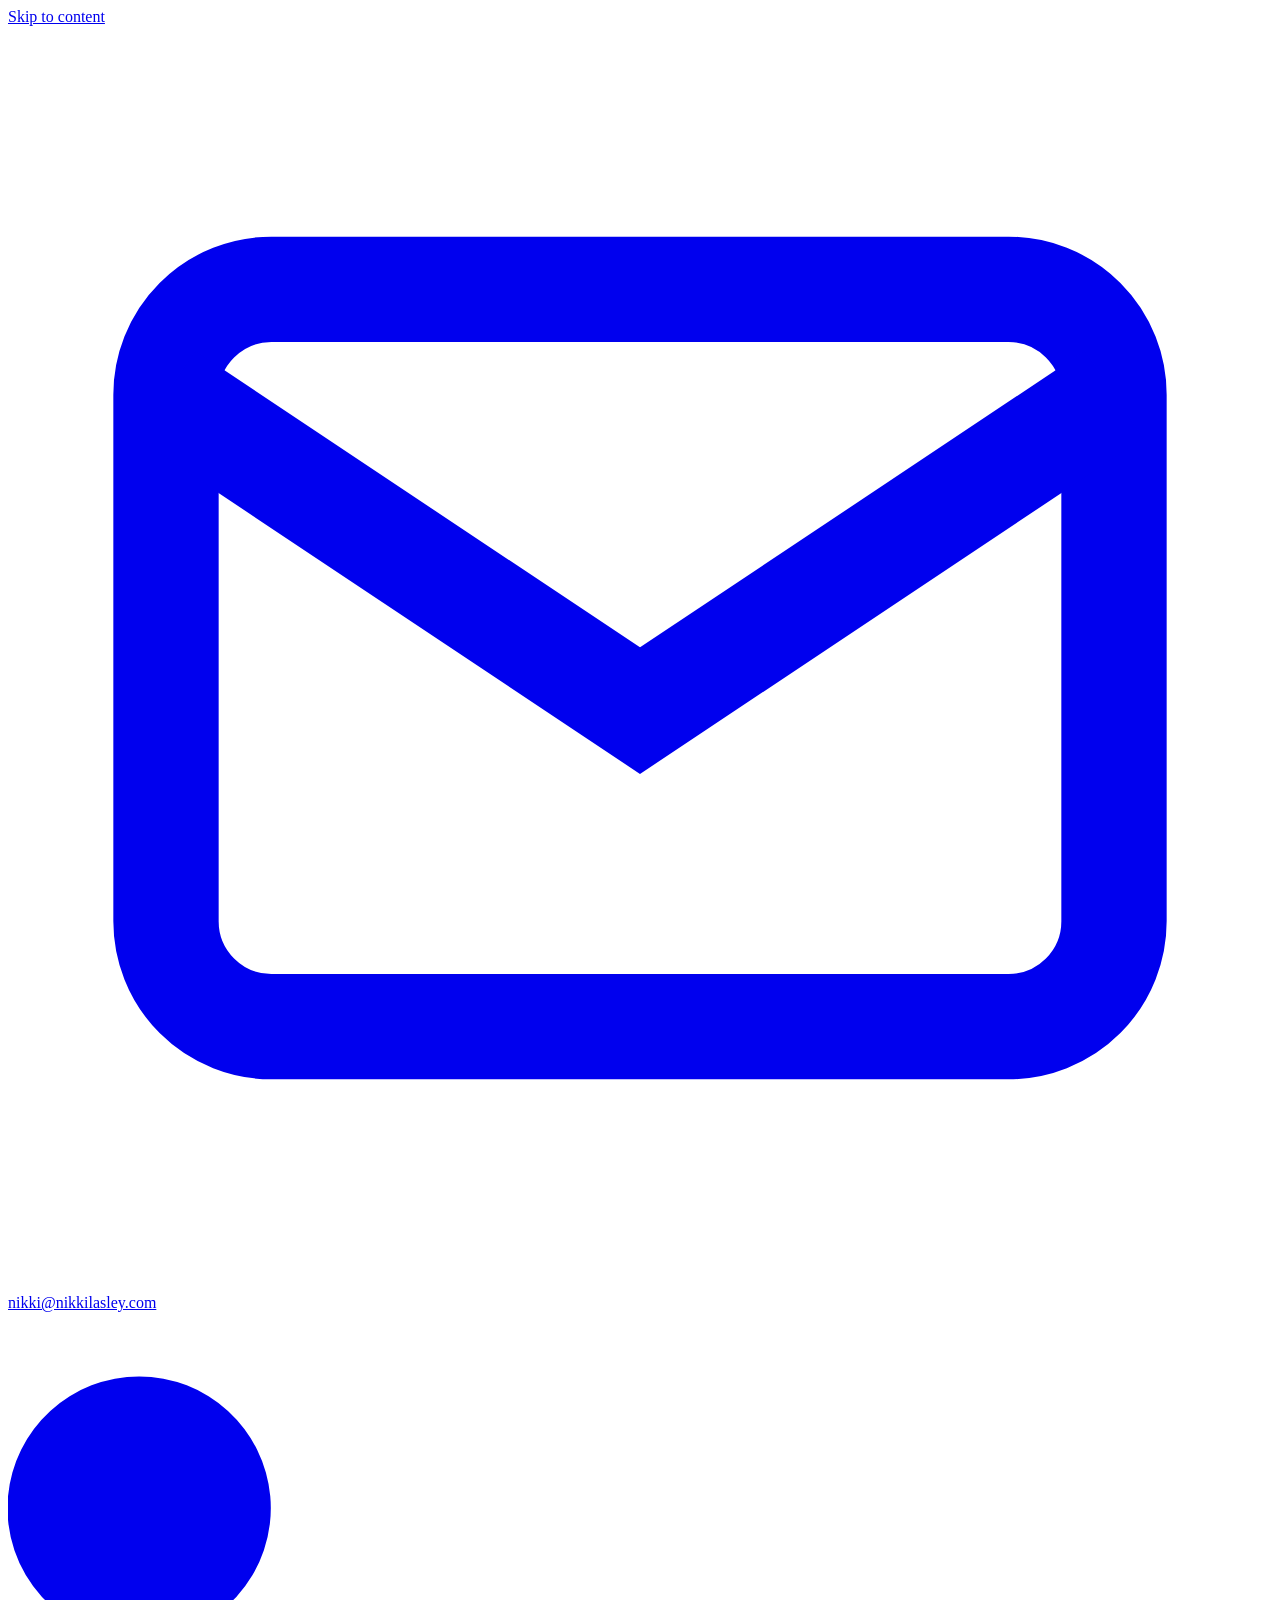
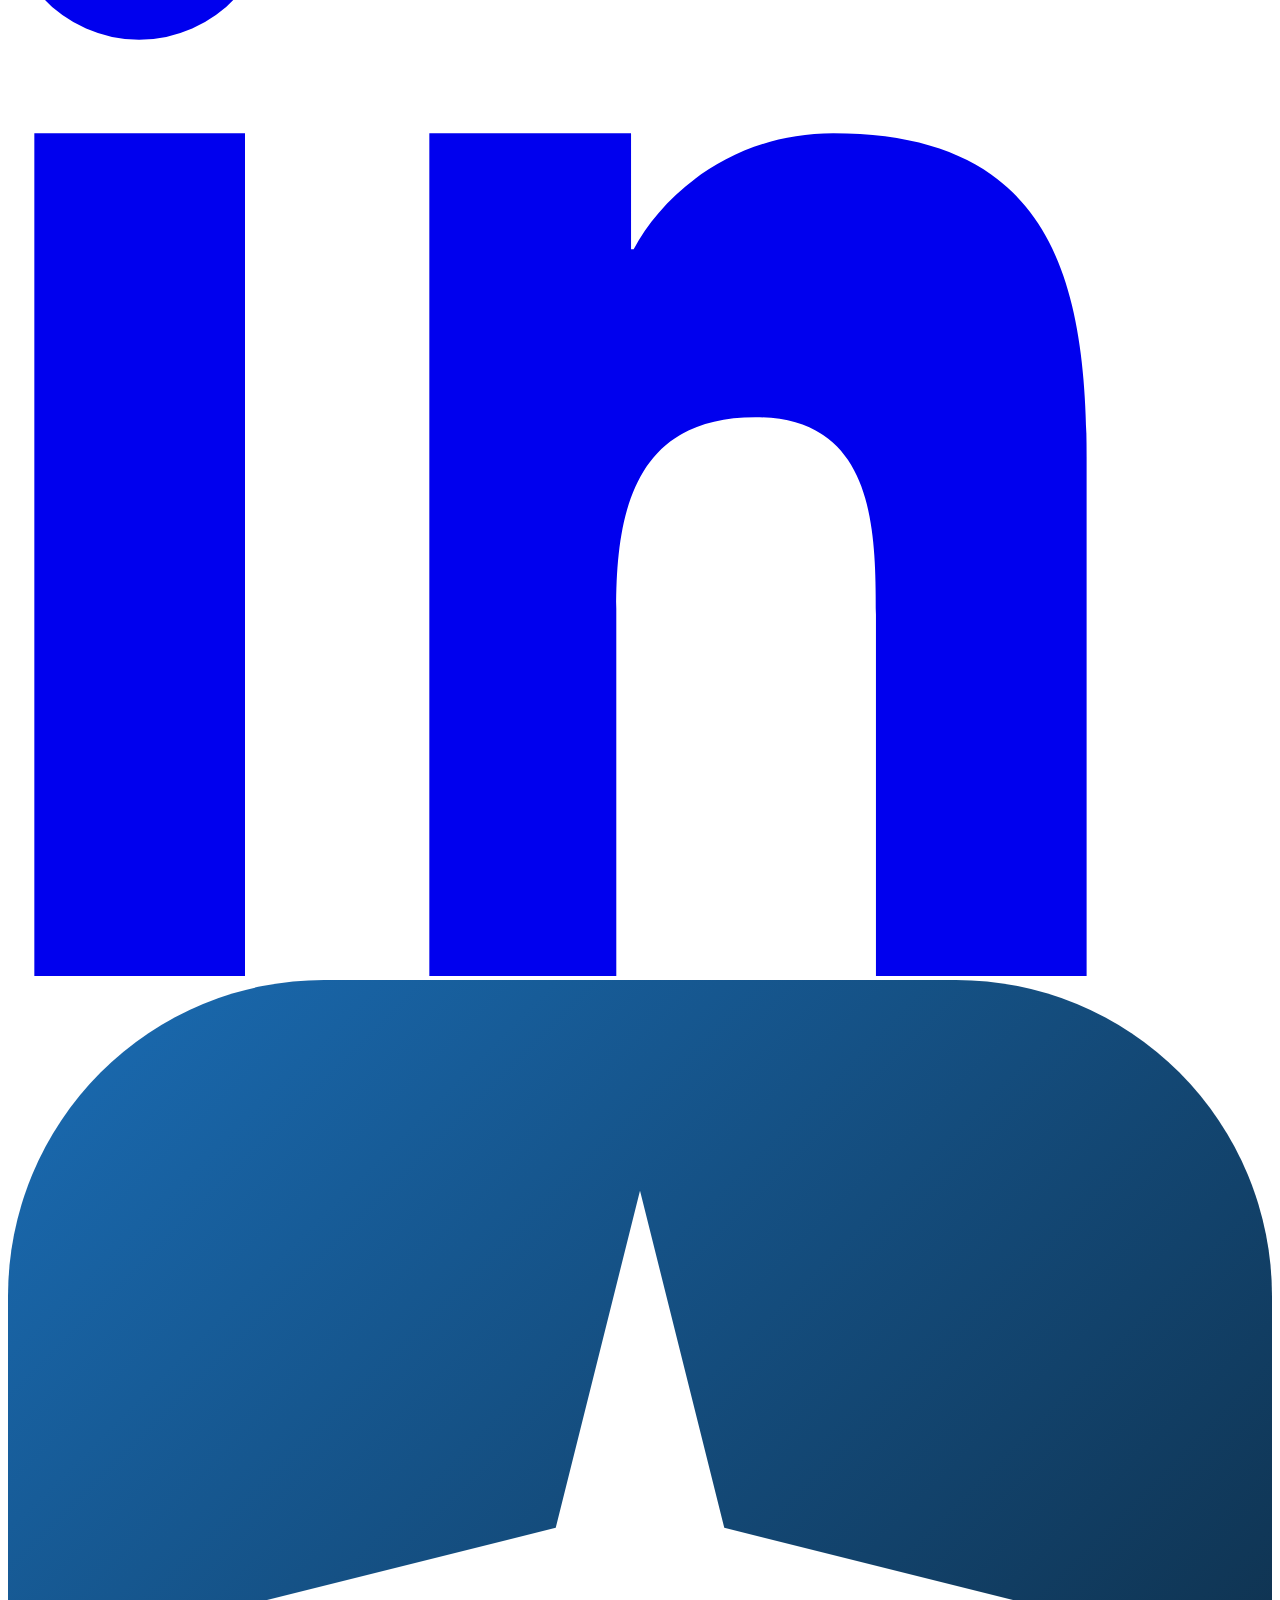
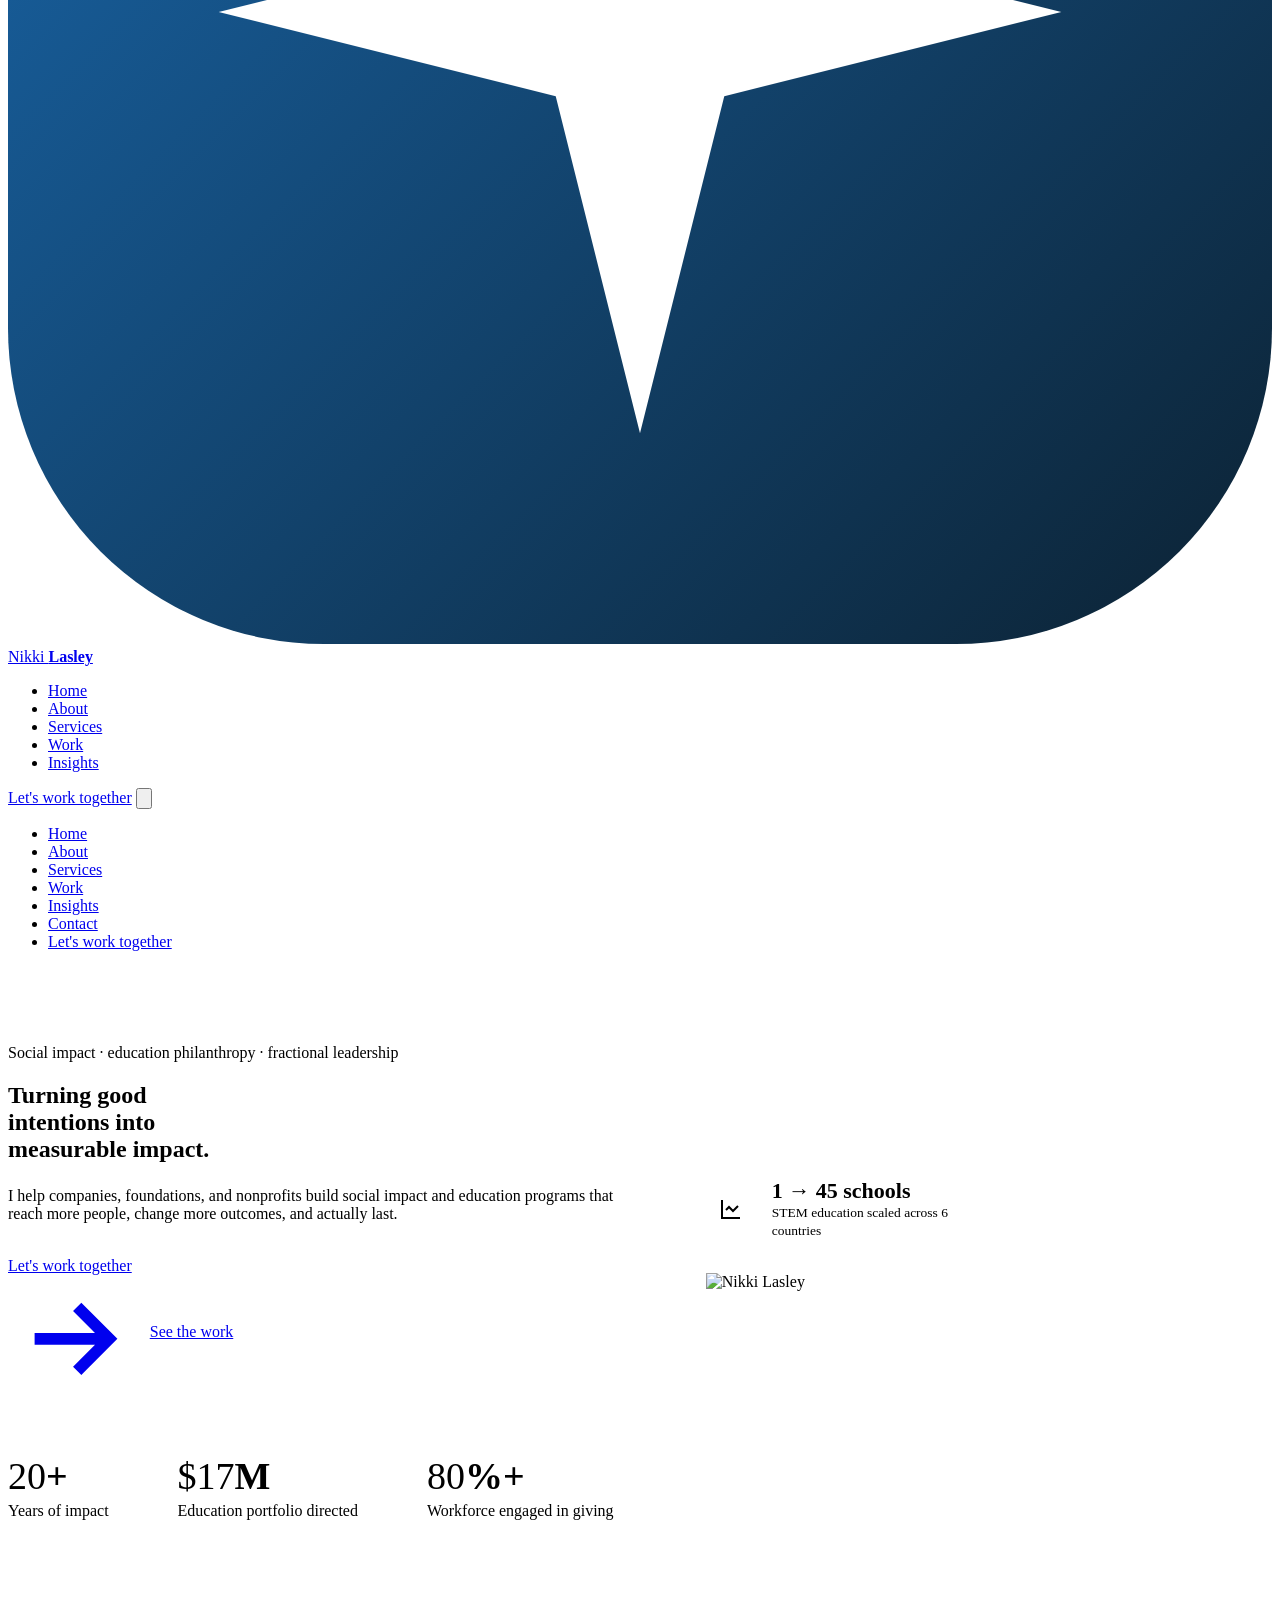
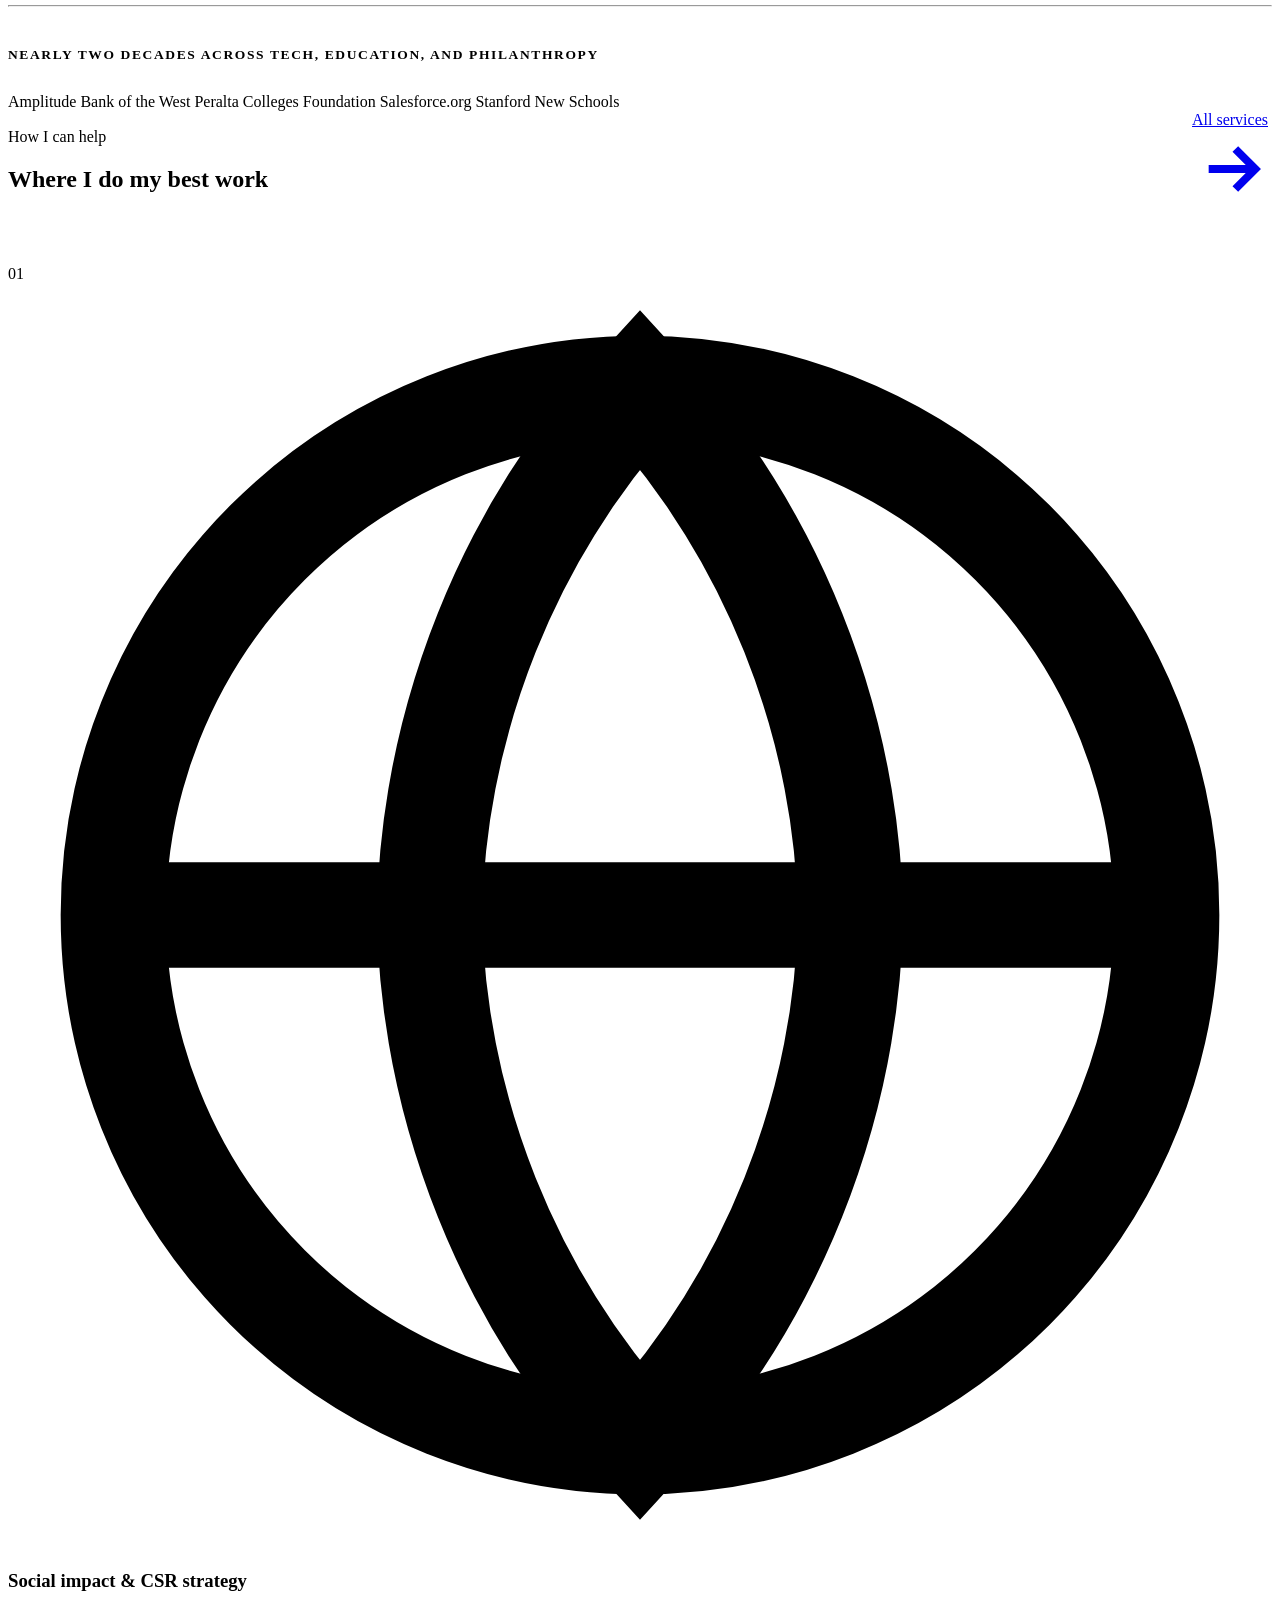
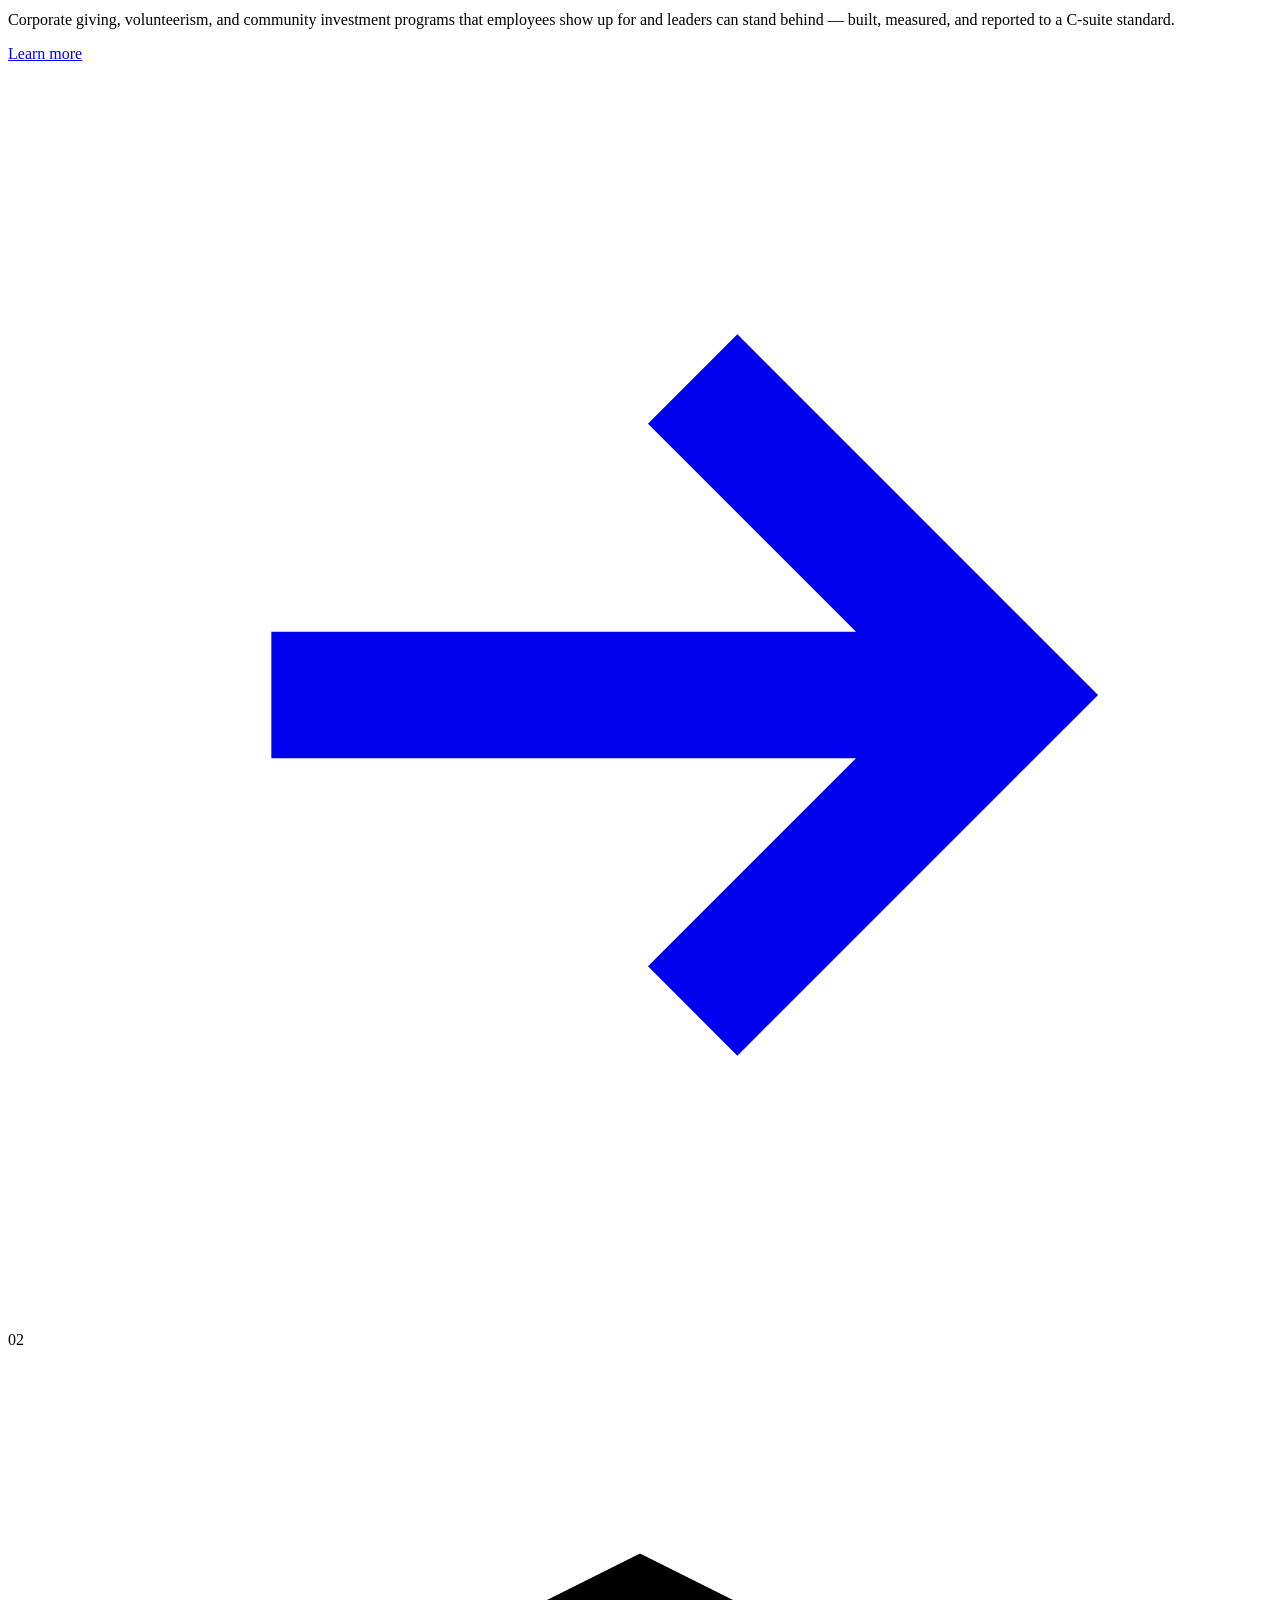
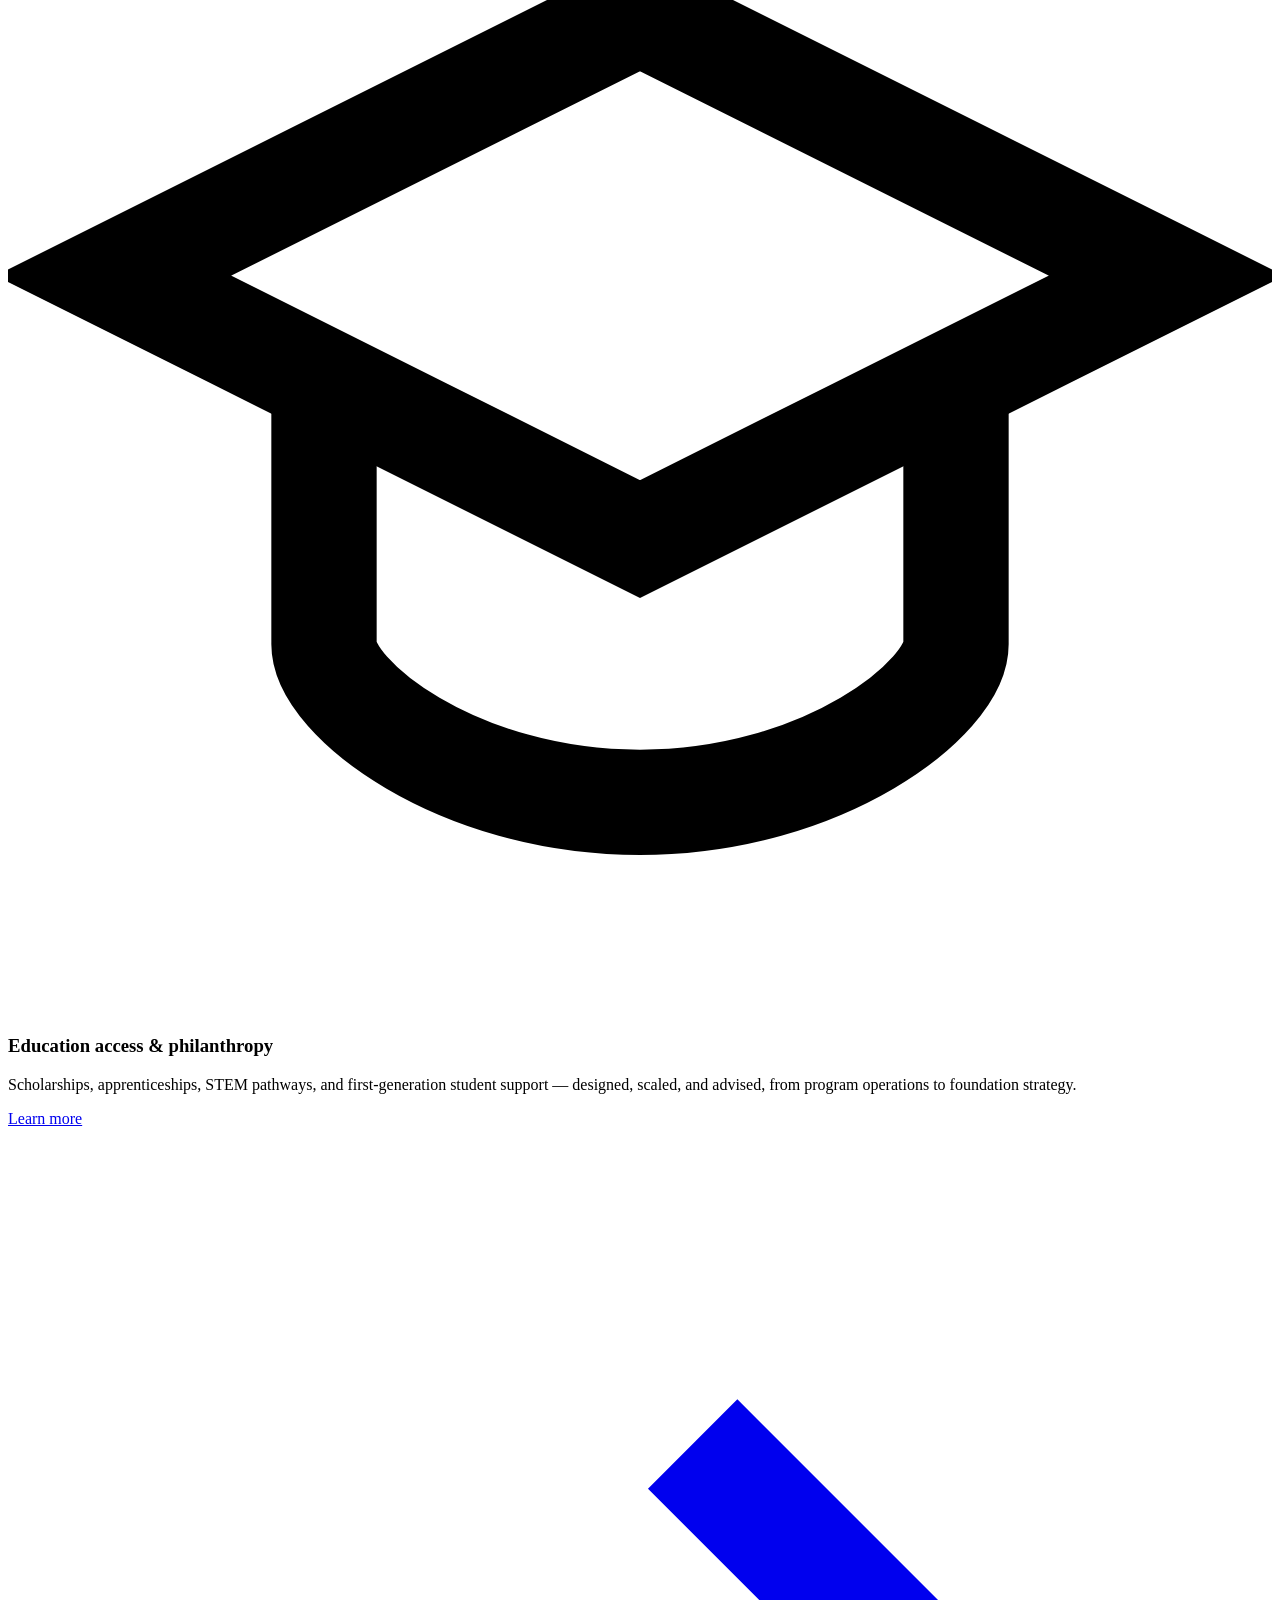
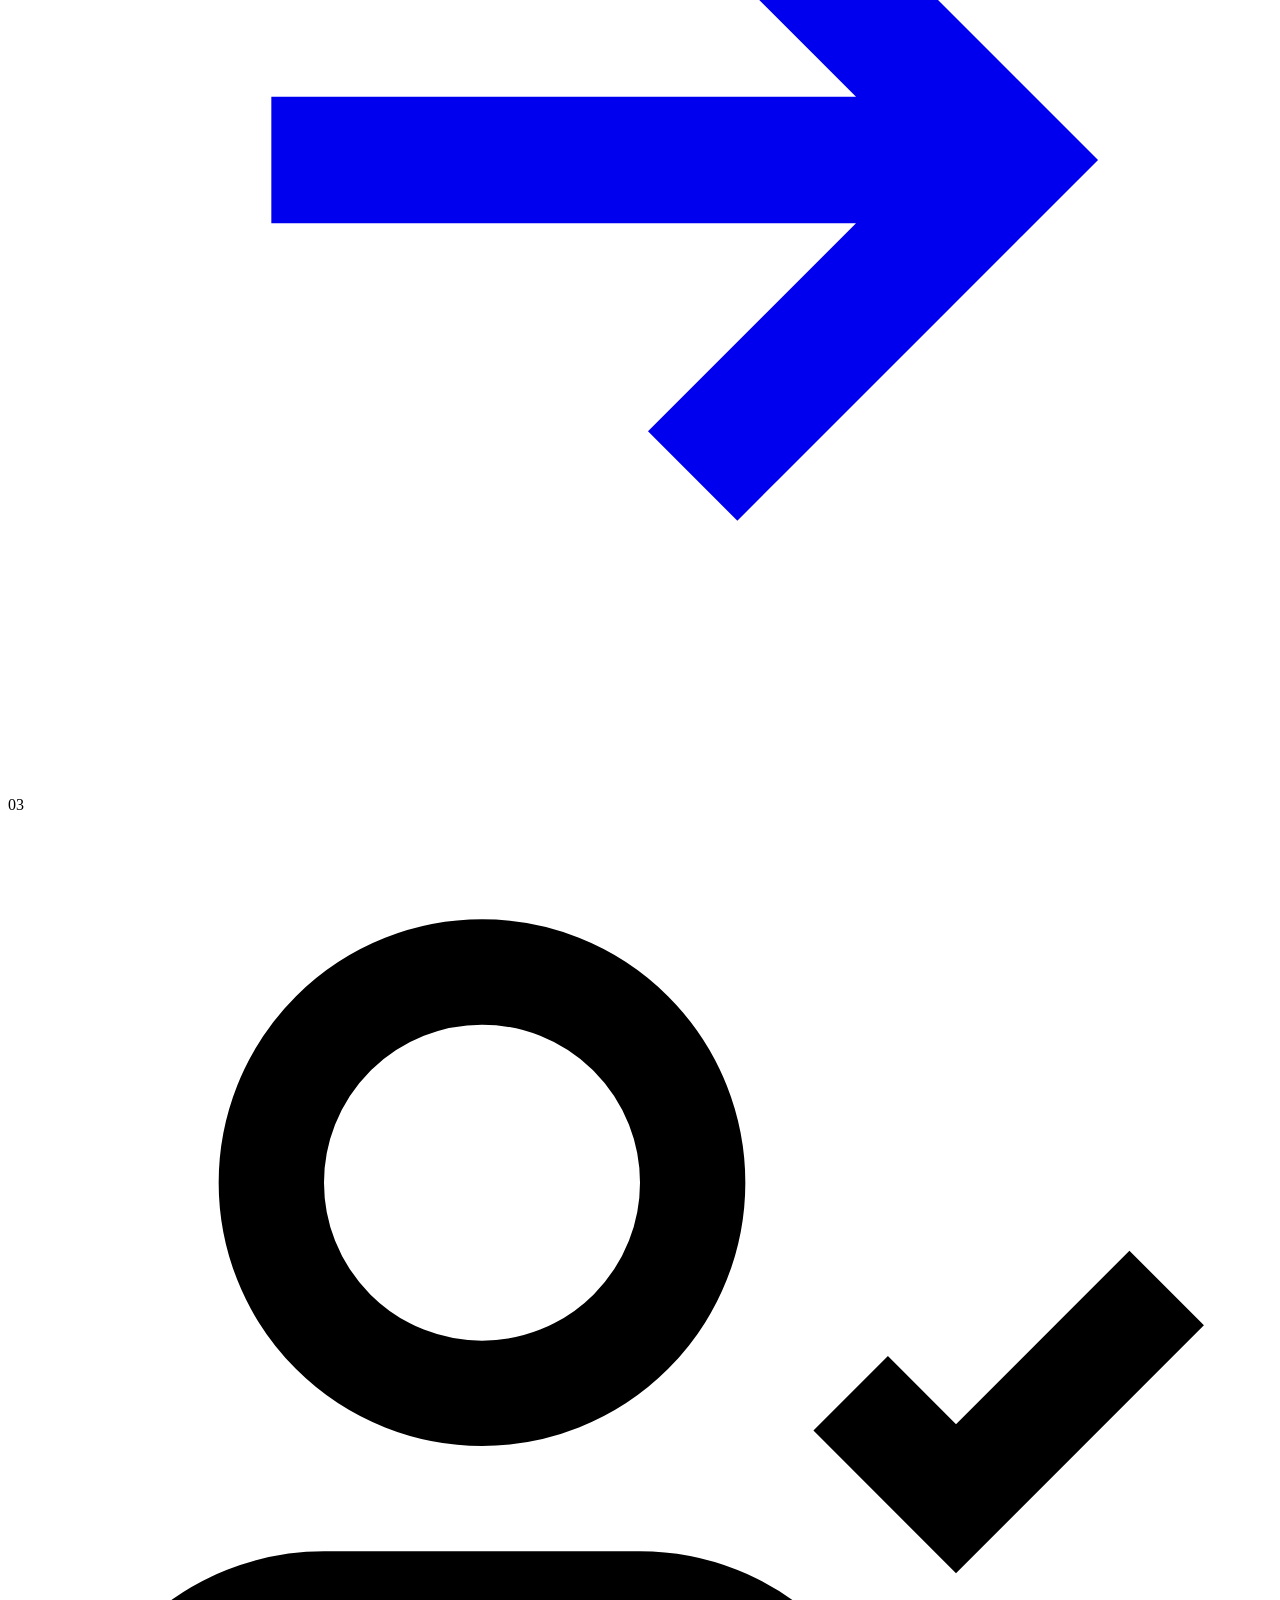
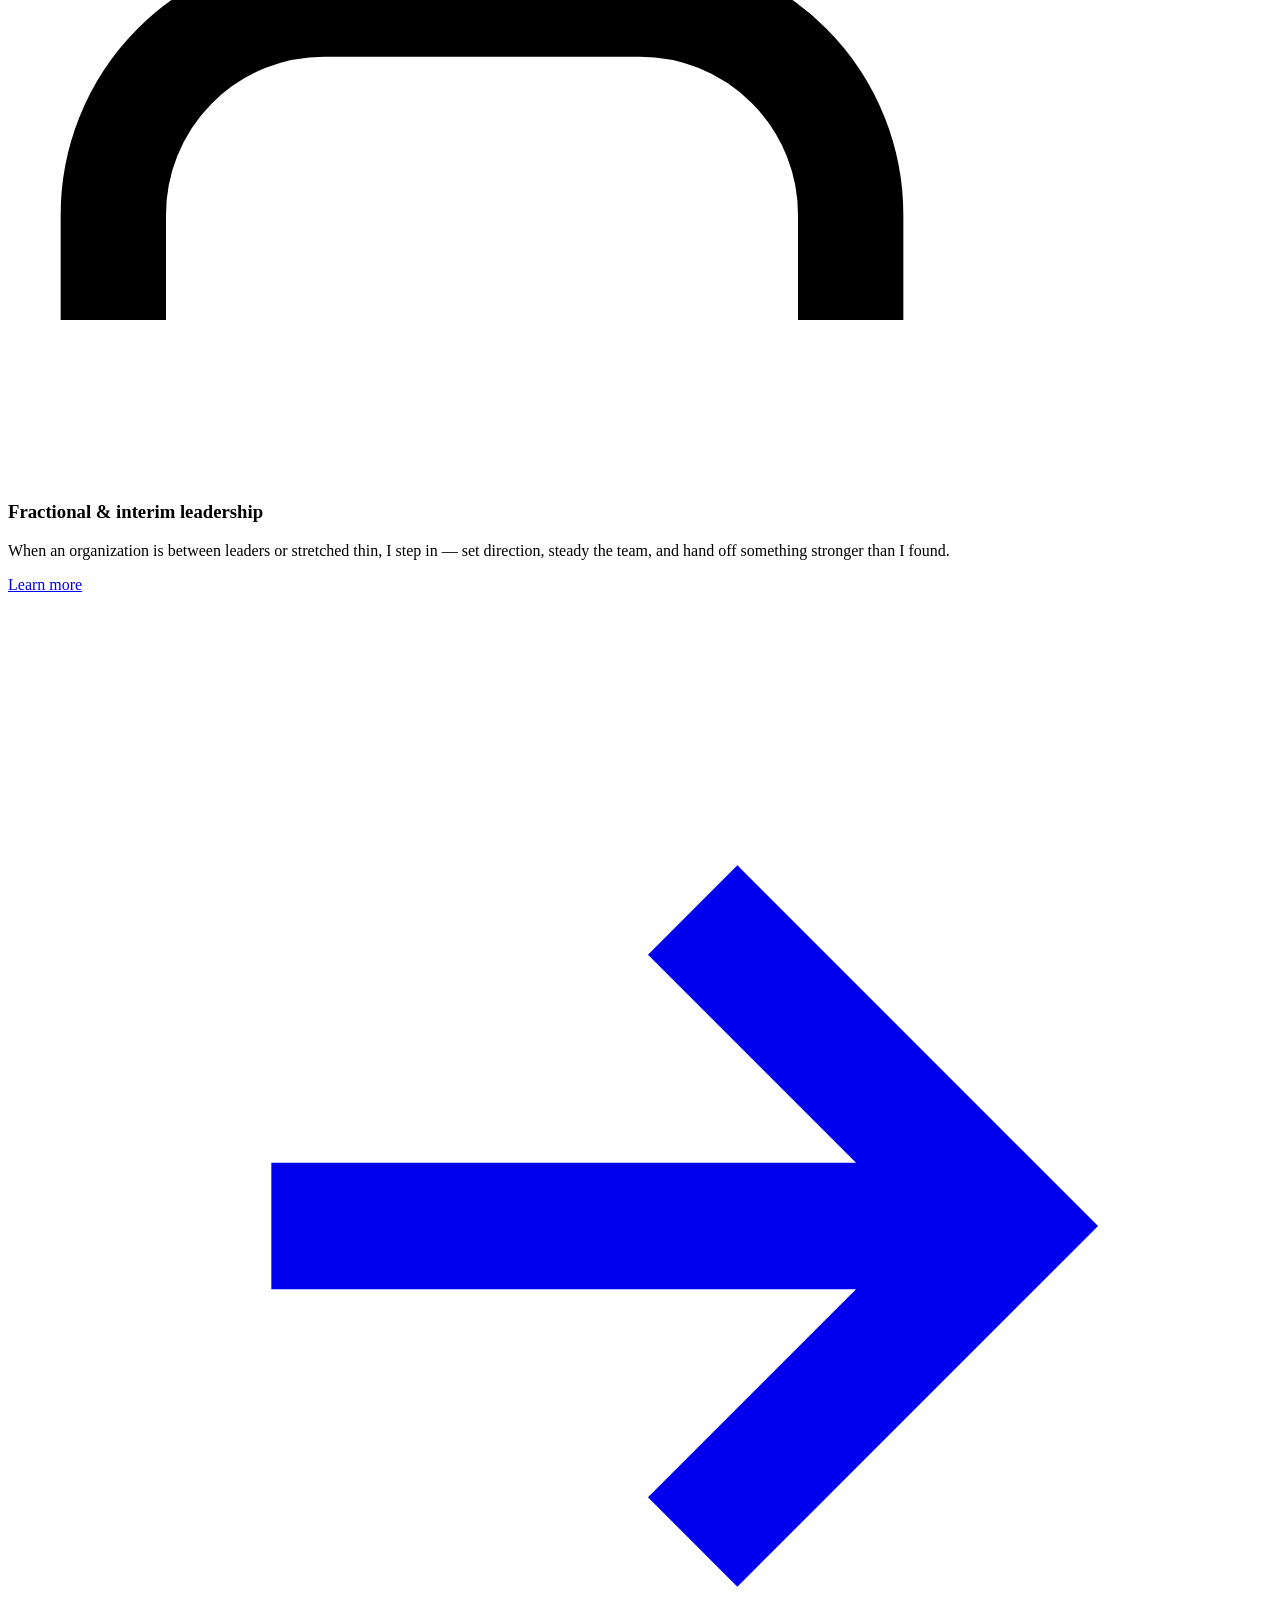
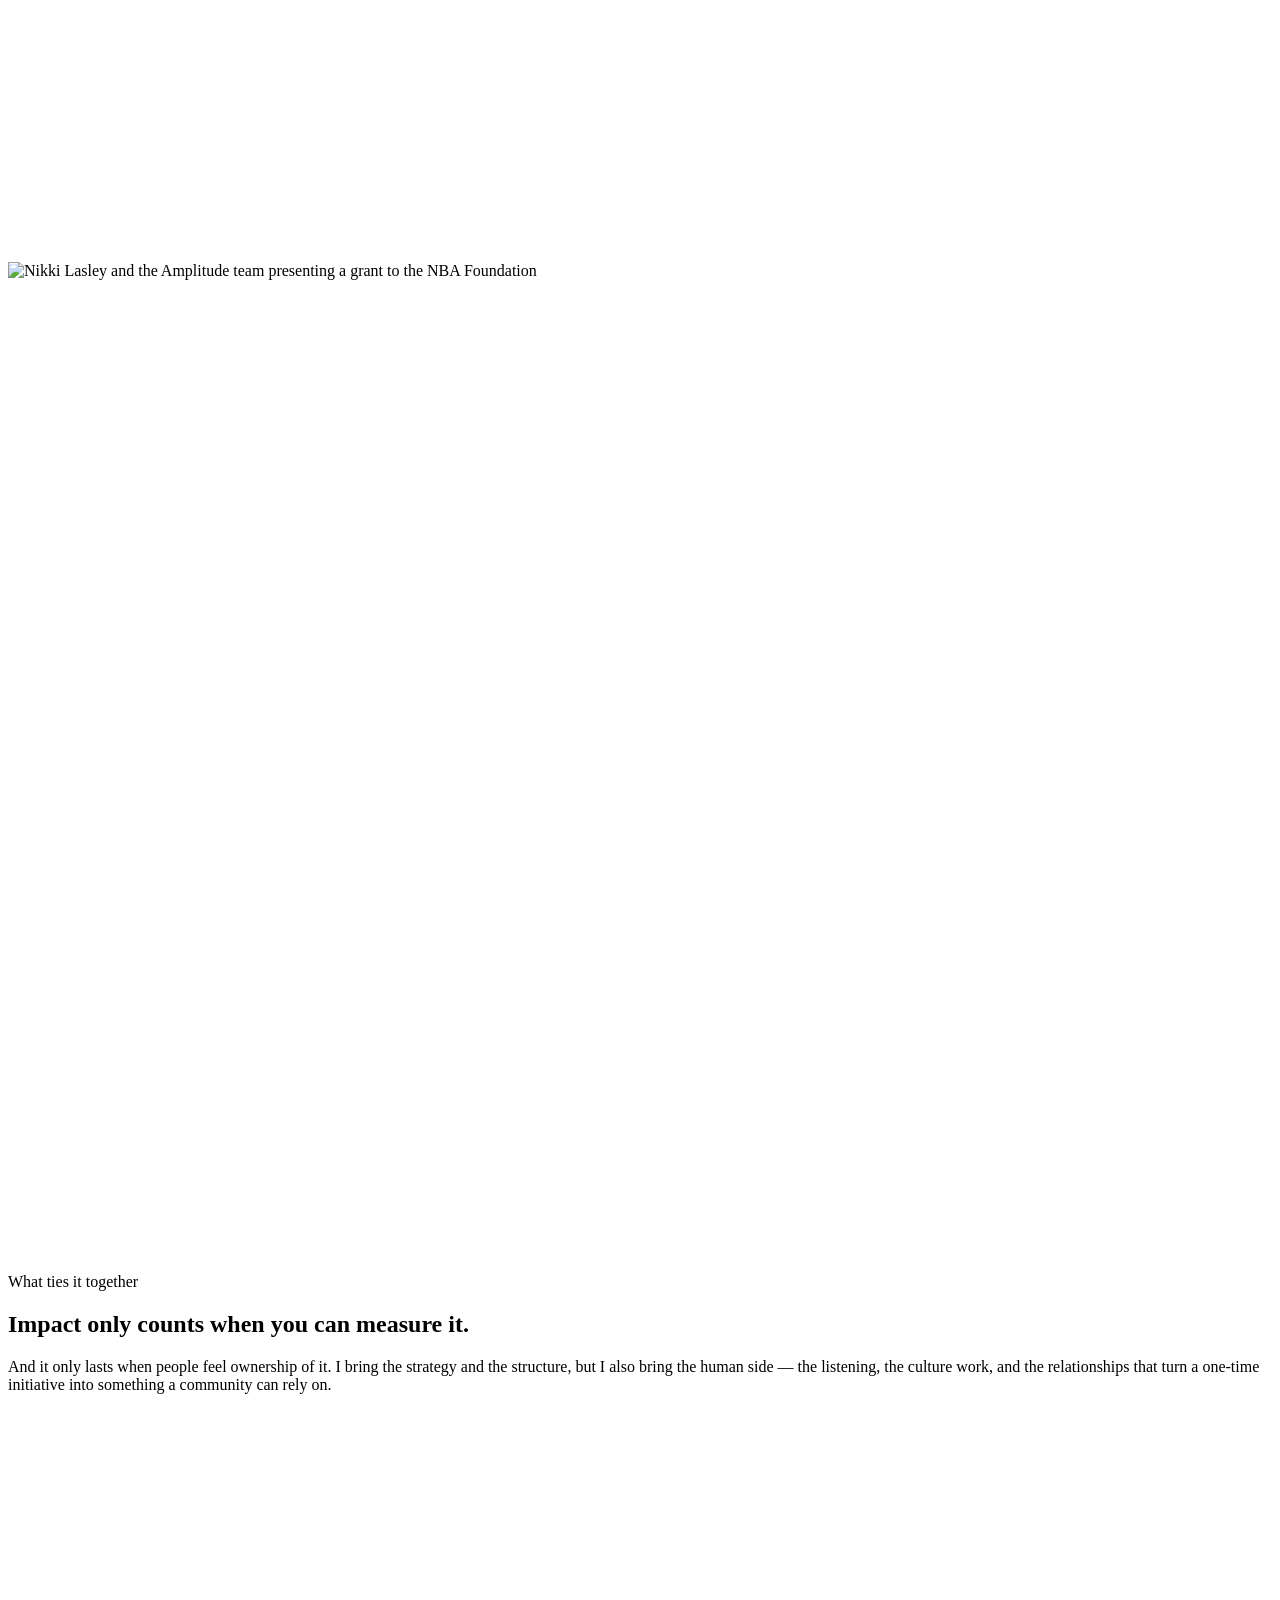
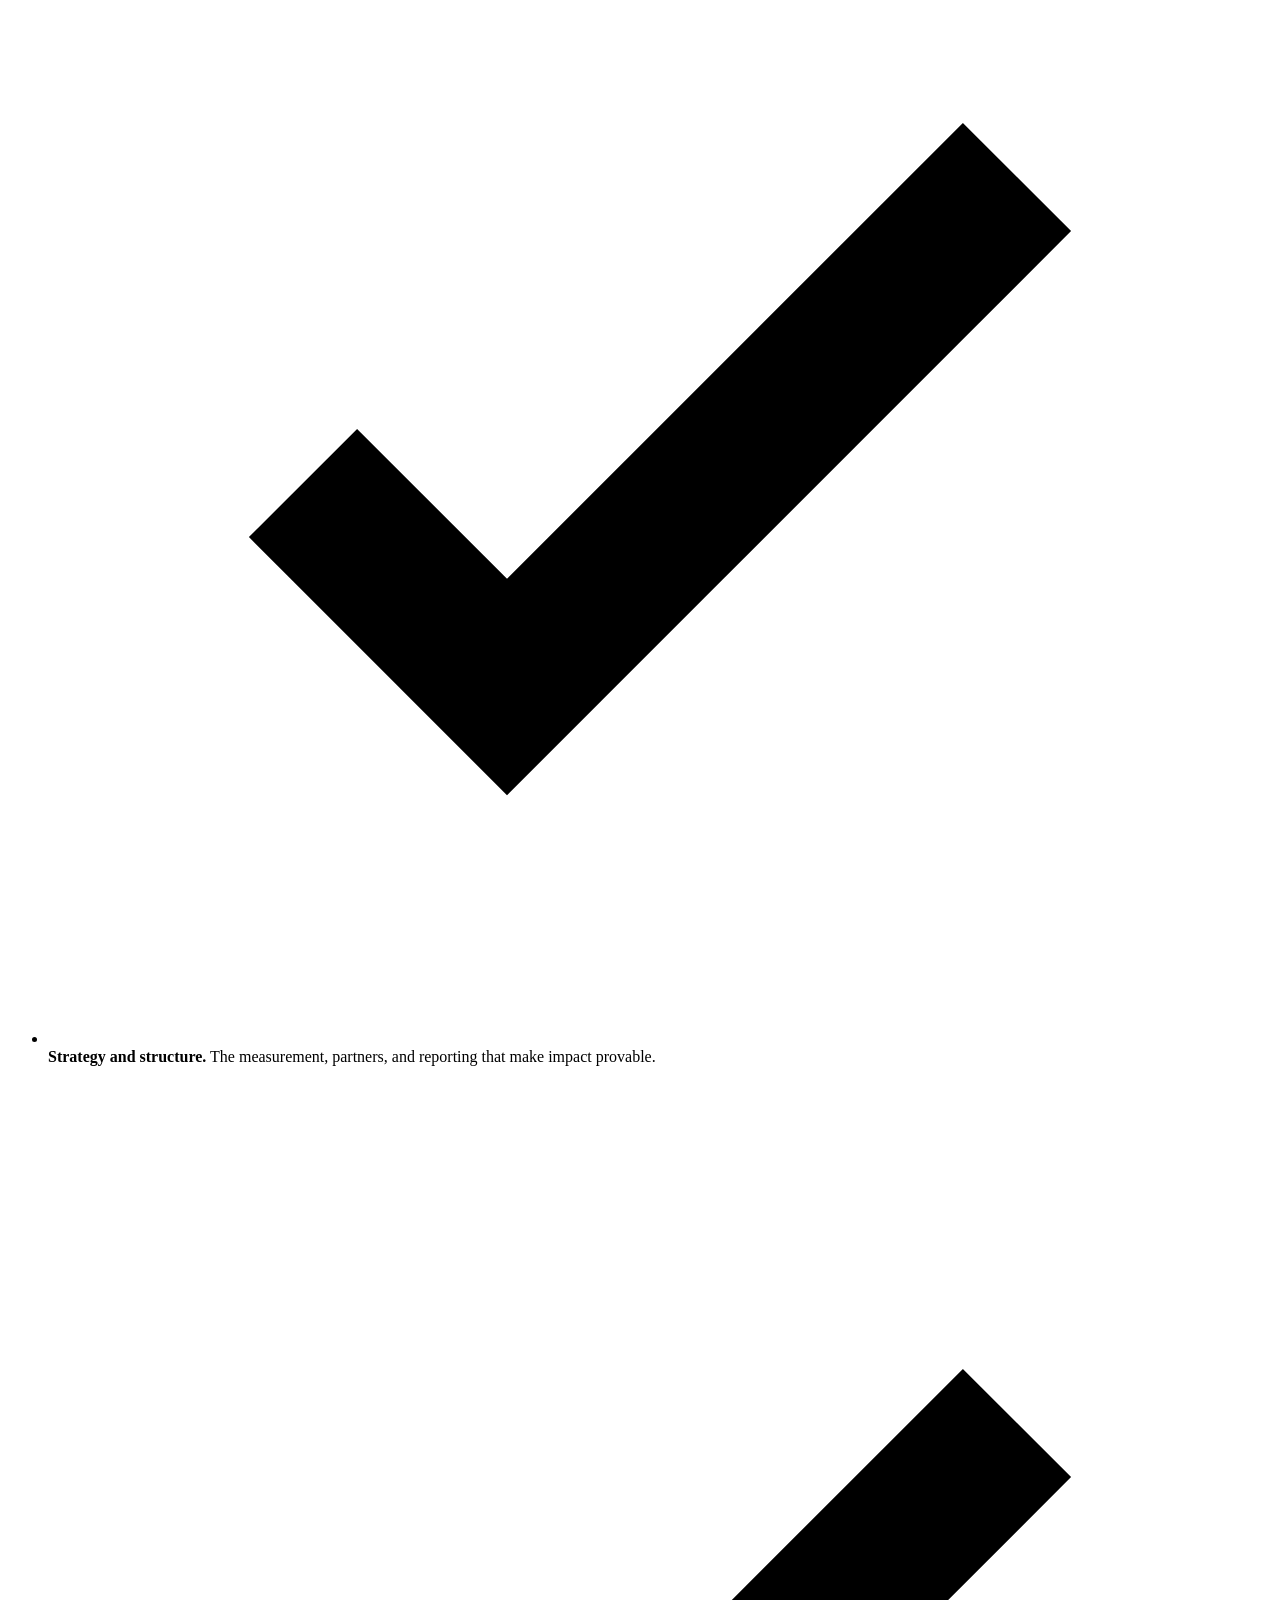
==== index.html @ eff238a2 "Add files via upload" ====
<!DOCTYPE html>
<html lang="en">
<head>
<meta charset="UTF-8" />
<meta name="viewport" content="width=device-width, initial-scale=1.0" />
<title>Nikki Lasley Consulting — Social Impact & Education Philanthropy</title>
<meta name="description" content="Nikki Lasley helps companies, foundations, and nonprofits build social impact and education programs that reach more people, change more outcomes, and last. Nearly 20 years across tech, education, and philanthropy." />
<link rel="stylesheet" href="assets/styles.css" />
<noscript><style>.reveal{opacity:1!important;transform:none!important;}</style></noscript>
</head>
<body>
<a class="skip-link" href="#main">Skip to content</a>

<!-- ============ TOP UTILITY BAR ============ -->
<div class="topbar">
  <div class="wrap-wide">
    <div class="tb-left">
      <a class="tb-item" href="mailto:nikki@nikkilasley.com">
        <svg viewBox="0 0 24 24" fill="none" stroke="currentColor" stroke-width="2"><rect x="3" y="5" width="18" height="14" rx="2"/><path d="m3 7 9 6 9-6"/></svg>
        nikki@nikkilasley.com
      </a>
    </div>
    <div class="tb-social" aria-label="Social links">
      <a href="https://linkedin.com/in/nikkilasley" aria-label="LinkedIn"><svg viewBox="0 0 24 24" fill="currentColor"><path d="M4.98 3.5A2.5 2.5 0 1 1 0 3.5a2.5 2.5 0 0 1 4.98 0zM.5 8h4V24h-4zM8 8h3.83v2.2h.05c.53-1 1.84-2.2 3.79-2.2 4.06 0 4.81 2.67 4.81 6.14V24h-4v-6.86c0-1.64-.03-3.75-2.29-3.75-2.29 0-2.64 1.79-2.64 3.63V24H8z"/></svg></a>
    </div>
  </div>
</div>

<!-- ============ HEADER ============ -->
<header class="site-header">
  <div class="wrap-wide nav">
    <a class="brand" href="index.html" aria-label="Nikki Lasley Consulting home">
      <svg class="mark" viewBox="0 0 36 36" aria-hidden="true">
        <defs><linearGradient id="bm" x1="0" y1="0" x2="1" y2="1">
          <stop offset="0" stop-color="#1A6CB4"/><stop offset="1" stop-color="#0C2233"/>
        </linearGradient></defs>
        <rect width="36" height="36" rx="9" fill="url(#bm)"/>
        <path d="M18 6 L20.4 15.6 L30 18 L20.4 20.4 L18 30 L15.6 20.4 L6 18 L15.6 15.6 Z" fill="#fff"/>
      </svg>
      <span class="name">Nikki <b>Lasley</b></span>
    </a>
    <nav aria-label="Primary">
      <ul class="nav-links">
        <li><a href="index.html" class="active">Home</a></li>
        <li><a href="about.html">About</a></li>
        <li><a href="services.html">Services</a></li>
        <li><a href="work.html">Work</a></li>
        <li><a href="insights.html">Insights</a></li>
      </ul>
    </nav>
    <div class="nav-right">
      <a class="btn btn-primary" href="contact.html">Let's work together</a>
      <button class="nav-toggle" type="button" data-menu-toggle aria-label="Menu"><svg viewBox="0 0 24 24" fill="none" stroke="currentColor" stroke-width="2"><path d="M3 6h18M3 12h18M3 18h18"/></svg></button>
    </div>
  </div>
  <div class="mobile-menu">
    <ul>
      <li><a href="index.html">Home</a></li>
      <li><a href="about.html">About</a></li>
      <li><a href="services.html">Services</a></li>
      <li><a href="work.html">Work</a></li>
      <li><a href="insights.html">Insights</a></li>
      <li><a href="contact.html">Contact</a></li>
      <li><a class="btn btn-primary" href="contact.html">Let's work together</a></li>
    </ul>
  </div>
</header>

<!-- ============ HERO ============ -->
<section id="main" class="pad" style="padding-top:clamp(48px,6vw,84px);padding-bottom:clamp(48px,6vw,80px);overflow:hidden;">
  <div class="wrap-wide">
    <div style="display:grid;grid-template-columns:1.05fr .95fr;gap:clamp(40px,6vw,72px);align-items:center;" class="hero-grid">
      <div class="reveal">
        <span class="eyebrow">Social impact · education philanthropy · fractional leadership</span>
        <h1 class="h-xl" style="margin-bottom:24px;">Turning good<br>intentions into<br><span style="color:var(--blue)">measurable impact.</span></h1>
        <p class="lead measure" style="margin-bottom:34px;">I help companies, foundations, and nonprofits build social impact and education programs that reach more people, change more outcomes, and actually last.</p>
        <div style="display:flex;gap:14px;flex-wrap:wrap;align-items:center;">
          <a class="btn btn-primary" href="contact.html">Let's work together
            <svg viewBox="0 0 24 24" fill="none" stroke="currentColor" stroke-width="2.2"><path d="M5 12h14M13 6l6 6-6 6"/></svg></a>
          <a class="btn btn-ghost" href="work.html">See the work</a>
        </div>
        <div style="display:flex;gap:34px;margin-top:48px;flex-wrap:wrap;">
          <div><div class="stat"><div class="num" style="font-size:38px;">20<b>+</b></div></div><div class="meta" style="margin-top:4px;">Years of impact</div></div>
          <div style="width:1px;background:var(--line);align-self:stretch;"></div>
          <div><div class="stat"><div class="num" style="font-size:38px;">$17<b>M</b></div></div><div class="meta" style="margin-top:4px;">Education portfolio directed</div></div>
          <div style="width:1px;background:var(--line);align-self:stretch;"></div>
          <div><div class="stat"><div class="num" style="font-size:38px;">80<b>%+</b></div></div><div class="meta" style="margin-top:4px;">Workforce engaged in giving</div></div>
        </div>
      </div>
      <div class="reveal" style="position:relative;">
        <div class="ph ratio-54" style="border-radius:var(--r-lg);box-shadow:var(--sh-lg);overflow:hidden;">
          <img src="assets/nikki.jpg" alt="Nikki Lasley" style="width:100%;height:100%;object-fit:cover;object-position:center 22%;" />
        </div>
        <!-- floating proof card -->
        <div class="hero-float" style="position:absolute;left:-22px;bottom:34px;background:#fff;border:1px solid var(--line);border-radius:var(--r);box-shadow:var(--sh);padding:18px 22px;display:flex;align-items:center;gap:16px;max-width:290px;">
          <div style="width:50px;height:50px;border-radius:12px;background:var(--blue-tint);color:var(--blue);display:grid;place-items:center;flex:none;">
            <svg viewBox="0 0 24 24" fill="none" stroke="currentColor" stroke-width="2" width="24" height="24"><path d="M3 3v18h18"/><path d="m19 9-5 5-4-4-3 3"/></svg>
          </div>
          <div>
            <div style="font-family:var(--display);font-weight:800;font-size:22px;color:var(--ink);">1 → 45 schools</div>
            <div style="font-size:13.5px;color:var(--muted);line-height:1.3;">STEM education scaled across 6 countries</div>
          </div>
        </div>
      </div>
    </div>
  </div>
</section>

<!-- ============ EXPERIENCE STRIP ============ -->
<section class="pad-sm" style="padding-top:0;">
  <div class="wrap-wide">
    <hr class="divider" style="margin-bottom:40px;" />
    <p class="center" style="font-size:13.5px;letter-spacing:.12em;text-transform:uppercase;color:var(--muted);font-weight:600;margin-bottom:30px;">Nearly two decades across tech, education, and philanthropy</p>
    <div class="logos">
      <span class="lg"><span class="dot"></span>Amplitude</span>
      <span class="lg"><span class="dot"></span>Bank of the West</span>
      <span class="lg"><span class="dot"></span>Peralta Colleges Foundation</span>
      <span class="lg"><span class="dot"></span>Salesforce.org</span>
      <span class="lg"><span class="dot"></span>Stanford New Schools</span>
    </div>
  </div>
</section>

<!-- ============ SERVICES ============ -->
<section class="pad bg-soft">
  <div class="wrap-wide">
    <div style="display:flex;justify-content:space-between;align-items:flex-end;gap:30px;flex-wrap:wrap;margin-bottom:52px;">
      <div class="reveal" style="max-width:620px;">
        <span class="eyebrow">How I can help</span>
        <h2 class="h-lg">Where I do my best work</h2>
      </div>
      <a class="more reveal" href="services.html">All services <span class="circ"><svg viewBox="0 0 24 24" fill="none" stroke="currentColor" stroke-width="2.4"><path d="M5 12h14M13 6l6 6-6 6"/></svg></span></a>
    </div>
    <div class="grid g-3">
      <div class="svc reveal">
        <span class="idx">01</span>
        <div class="tile"><svg viewBox="0 0 24 24" fill="none" stroke="currentColor" stroke-width="2"><circle cx="12" cy="12" r="10"/><path d="M2 12h20M12 2a15.3 15.3 0 0 1 4 10 15.3 15.3 0 0 1-4 10 15.3 15.3 0 0 1-4-10 15.3 15.3 0 0 1 4-10z"/></svg></div>
        <h3>Social impact &amp; CSR strategy</h3>
        <p>Corporate giving, volunteerism, and community investment programs that employees show up for and leaders can stand behind — built, measured, and reported to a C-suite standard.</p>
        <a class="more" href="services.html#impact">Learn more <span class="circ"><svg viewBox="0 0 24 24" fill="none" stroke="currentColor" stroke-width="2.4"><path d="M5 12h14M13 6l6 6-6 6"/></svg></span></a>
      </div>
      <div class="svc reveal">
        <span class="idx">02</span>
        <div class="tile"><svg viewBox="0 0 24 24" fill="none" stroke="currentColor" stroke-width="2"><path d="M22 10 12 5 2 10l10 5 10-5z"/><path d="M6 12v5c0 1 2.5 3 6 3s6-2 6-3v-5"/></svg></div>
        <h3>Education access &amp; philanthropy</h3>
        <p>Scholarships, apprenticeships, STEM pathways, and first-generation student support — designed, scaled, and advised, from program operations to foundation strategy.</p>
        <a class="more" href="services.html#education">Learn more <span class="circ"><svg viewBox="0 0 24 24" fill="none" stroke="currentColor" stroke-width="2.4"><path d="M5 12h14M13 6l6 6-6 6"/></svg></span></a>
      </div>
      <div class="svc reveal">
        <span class="idx">03</span>
        <div class="tile"><svg viewBox="0 0 24 24" fill="none" stroke="currentColor" stroke-width="2"><path d="M16 21v-2a4 4 0 0 0-4-4H6a4 4 0 0 0-4 4v2"/><circle cx="9" cy="7" r="4"/><path d="m16 11 2 2 4-4"/></svg></div>
        <h3>Fractional &amp; interim leadership</h3>
        <p>When an organization is between leaders or stretched thin, I step in — set direction, steady the team, and hand off something stronger than I found.</p>
        <a class="more" href="services.html#fractional">Learn more <span class="circ"><svg viewBox="0 0 24 24" fill="none" stroke="currentColor" stroke-width="2.4"><path d="M5 12h14M13 6l6 6-6 6"/></svg></span></a>
      </div>
    </div>
  </div>
</section>

<!-- ============ APPROACH / FEATURE ROW ============ -->
<section class="pad">
  <div class="wrap-wide">
    <div class="frow">
      <div class="frow-media reveal" style="position:relative;">
        <div style="aspect-ratio:5 / 4;border-radius:var(--r-lg);overflow:hidden;box-shadow:var(--sh-lg);">
          <img src="assets/home-feature.jpg" alt="Nikki Lasley and the Amplitude team presenting a grant to the NBA Foundation" style="width:100%;height:100%;object-fit:cover;object-position:center;" />
        </div>
        <div class="feat-float" style="position:absolute;right:-18px;bottom:-18px;background:var(--blue);color:#fff;border-radius:var(--r);padding:22px 26px;box-shadow:var(--sh-blue);max-width:240px;">
          <div style="font-family:var(--display);font-weight:800;font-size:30px;line-height:1;">Both<br>languages</div>
          <div style="font-size:14px;opacity:.85;margin-top:8px;">boardroom and grassroots — translating between them</div>
        </div>
      </div>
      <div class="reveal">
        <span class="eyebrow">What ties it together</span>
        <h2 class="h-md" style="margin-bottom:20px;">Impact only counts when you can measure it.</h2>
        <p class="lead" style="margin-bottom:26px;">And it only lasts when people feel ownership of it. I bring the strategy and the structure, but I also bring the human side — the listening, the culture work, and the relationships that turn a one-time initiative into something a community can rely on.</p>
        <ul class="checks" style="margin-bottom:32px;">
          <li><span class="ck"><svg viewBox="0 0 24 24" fill="none" stroke="currentColor" stroke-width="3"><path d="M5 13l4 4L19 7"/></svg></span><div><b style="color:var(--ink)">Strategy and structure.</b> The measurement, partners, and reporting that make impact provable.</div></li>
          <li><span class="ck"><svg viewBox="0 0 24 24" fill="none" stroke="currentColor" stroke-width="3"><path d="M5 13l4 4L19 7"/></svg></span><div><b style="color:var(--ink)">The human side.</b> The listening and culture work that earns real ownership.</div></li>
          <li><span class="ck"><svg viewBox="0 0 24 24" fill="none" stroke="currentColor" stroke-width="3"><path d="M5 13l4 4L19 7"/></svg></span><div><b style="color:var(--ink)">Built to last.</b> Programs still running and students still served long after the ribbon is cut.</div></li>
        </ul>
        <a class="btn btn-dark" href="about.html">More about me</a>
      </div>
    </div>
  </div>
</section>

<!-- ============ STATS BAND ============ -->
<section class="pad-sm bg-navy">
  <div class="wrap-wide">
    <div class="stats">
      <div class="stat on-dark reveal"><div class="num">20<b style="color:var(--blue-bright)">+</b></div><div class="lbl">Years across tech, education &amp; philanthropy</div></div>
      <div class="stat on-dark reveal"><div class="num">$17<b style="color:var(--blue-bright)">M</b></div><div class="lbl">STEM education portfolio directed</div></div>
      <div class="stat on-dark reveal"><div class="num">45</div><div class="lbl">Schools reached across 6 countries</div></div>
      <div class="stat on-dark reveal"><div class="num">80<b style="color:var(--blue-bright)">%+</b></div><div class="lbl">Global workforce engaged in giving</div></div>
    </div>
  </div>
</section>

<!-- ============ SELECTED WORK ============ -->
<section class="pad">
  <div class="wrap-wide">
    <div style="display:flex;justify-content:space-between;align-items:flex-end;gap:30px;flex-wrap:wrap;margin-bottom:52px;">
      <div class="reveal" style="max-width:620px;">
        <span class="eyebrow">A few things I'm proud of</span>
        <h2 class="h-lg">Results we can point to</h2>
      </div>
      <a class="more reveal" href="work.html">All results <span class="circ"><svg viewBox="0 0 24 24" fill="none" stroke="currentColor" stroke-width="2.4"><path d="M5 12h14M13 6l6 6-6 6"/></svg></span></a>
    </div>
    <div class="grid g-3">
      <article class="card reveal">
        <div class="card-body">
          <span class="tag">Amplitude</span>
          <h3>Engaged 80%+ of a global workforce in giving</h3>
          <p>Expanded global giving and volunteer programs and grew employee resource groups from 3 to 8, with activations like Afrotech and the NBA Foundation that connected brand, talent, and community.</p>
        </div>
      </article>
      <article class="card reveal">
        <div class="card-body">
          <span class="tag">Salesforce.org</span>
          <h3>Scaled an education program from 1 school to 45</h3>
          <p>Directed a $17M STEM education portfolio and grew Circle the Schools from a single school to 45 across 6 countries — 15,000+ volunteer hours and programs for 1,500+ students.</p>
        </div>
      </article>
      <article class="card reveal">
        <div class="card-body">
          <span class="tag">Peralta Colleges Foundation</span>
          <h3>Grew qualified scholarship applicants 15% in a year</h3>
          <p>As interim executive director, built apprenticeship programs for first-generation students and streamlined scholarship operations.</p>
        </div>
      </article>
    </div>
  </div>
</section>

<!-- ============ TESTIMONIALS ============ -->
<section class="pad bg-soft">
  <div class="wrap-wide">
    <div style="display:flex;justify-content:space-between;align-items:flex-end;gap:30px;flex-wrap:wrap;margin-bottom:48px;">
      <div class="reveal" style="max-width:560px;">
        <span class="eyebrow">In their words</span>
        <h2 class="h-lg">What partners say</h2>
      </div>
    </div>
    <div class="grid g-3">
      <figure class="quote reveal" style="margin:0;">
        <div class="mark">&ldquo;</div>
        <p>Nikki has been a steadfast champion of this work, offering both advocacy and generous support. Her commitment reflects a deep understanding of the transformative power of art, community, and wellness.</p>
        <figcaption class="who">
          <span><span class="nm">George McCalman</span><br><span class="rl">Founder, Impact Global Wellness &amp; <em>Illustrated Black History</em></span></span>
        </figcaption>
      </figure>
      <figure class="quote reveal" style="margin:0;">
        <div class="mark">&ldquo;</div>
        <p>Nikki Lasley has demonstrated a strong commitment to education, inclusion, and community empowerment. Her recognition reflects both her professional accomplishments and her continued dedication to creating meaningful, lasting impact for others.</p>
        <figcaption class="who">
          <span><span class="nm">Kenneth E. Maxey II</span><br><span class="rl">President &amp; CEO, Urban League of Greater SF Bay Area</span></span>
        </figcaption>
      </figure>
      <figure class="quote reveal" style="margin:0;">
        <div class="mark">&ldquo;</div>
        <p>Nikki is a courageous, creative, and driven leader. Her dedication to community service and her ability to inspire others are deeply admired.</p>
        <figcaption class="who">
          <span><span class="nm">Betty Booker Morning</span><br><span class="rl">President, Alpha Kappa Alpha Sorority, Alpha Nu Omega Chapter</span></span>
        </figcaption>
      </figure>
    </div>
  </div>
</section>

<!-- ============ CTA BAND ============ -->
<section class="pad">
  <div class="wrap-wide">
    <div class="cta-band reveal">
      <div style="display:grid;grid-template-columns:1.3fr .9fr;gap:40px;align-items:center;" class="cta-grid">
        <div>
          <span class="eyebrow on-dark">Let's talk</span>
          <h2 class="h-lg" style="color:#fff;margin-bottom:16px;">Let's build something that lasts.</h2>
          <p class="lead" style="color:rgba(255,255,255,.82);max-width:48ch;">Whether you're launching a giving program, rethinking an education portfolio, filling a leadership gap, or planning an event, I'd love to hear what you're working on.</p>
        </div>
        <div style="display:flex;flex-direction:column;gap:14px;align-items:flex-start;">
          <a class="btn btn-white" href="contact.html" style="width:100%;justify-content:center;">Start the conversation
            <svg viewBox="0 0 24 24" fill="none" stroke="currentColor" stroke-width="2.2"><path d="M5 12h14M13 6l6 6-6 6"/></svg></a>
          <a class="btn btn-on-dark" href="mailto:nikki@nikkilasley.com" style="width:100%;justify-content:center;">Email me directly</a>
        </div>
      </div>
    </div>
  </div>
</section>

<!-- ============ FOOTER ============ -->
<footer class="site-footer">
  <div class="wrap-wide">
    <div class="foot-grid">
      <div>
        <a class="brand" href="index.html">
          <svg class="mark" viewBox="0 0 36 36" aria-hidden="true">
            <rect width="36" height="36" rx="9" fill="#1A6CB4"/>
            <path d="M18 6 L20.4 15.6 L30 18 L20.4 20.4 L18 30 L15.6 20.4 L6 18 L15.6 15.6 Z" fill="#fff"/>
          </svg>
          <span class="name">Nikki <b>Lasley</b></span>
        </a>
        <p class="foot-about">Social impact strategy, education philanthropy, and fractional leadership for companies, foundations, and nonprofits.</p>
        <div class="foot-social">
          <a href="https://linkedin.com/in/nikkilasley" aria-label="LinkedIn"><svg viewBox="0 0 24 24" fill="currentColor"><path d="M4.98 3.5A2.5 2.5 0 1 1 0 3.5a2.5 2.5 0 0 1 4.98 0zM.5 8h4V24h-4zM8 8h3.83v2.2h.05c.53-1 1.84-2.2 3.79-2.2 4.06 0 4.81 2.67 4.81 6.14V24h-4v-6.86c0-1.64-.03-3.75-2.29-3.75-2.29 0-2.64 1.79-2.64 3.63V24H8z"/></svg></a>
        </div>
      </div>
      <div class="foot-col">
        <h3>Explore</h3>
        <ul>
          <li><a href="about.html">About</a></li>
          <li><a href="services.html">Services</a></li>
          <li><a href="work.html">Work</a></li>
          <li><a href="insights.html">Insights</a></li>
          <li><a href="contact.html">Contact</a></li>
        </ul>
      </div>
      <div class="foot-col">
        <h3>Services</h3>
        <ul>
          <li><a href="services.html#impact">Social impact &amp; CSR</a></li>
          <li><a href="services.html#education">Education &amp; philanthropy</a></li>
          <li><a href="services.html#fractional">Fractional leadership</a></li>
          <li><a href="services.html#speaking">Speaking &amp; workshops</a></li>
        </ul>
      </div>
      <div class="foot-col foot-news">
        <h3>Get in touch</h3>
        <p>Oakland, CA — working with clients everywhere.</p>
        <div style="display:grid;gap:10px;font-size:15px;margin-top:6px;">
          <a href="mailto:nikki@nikkilasley.com" style="color:#9FB3C6;">nikki@nikkilasley.com</a>
        </div>
      </div>
    </div>
    <div class="foot-bottom">
      <span>© 2026 Nikki Lasley Consulting. All rights reserved.</span>
      <div class="fb-links">
        <a href="https://linkedin.com/in/nikkilasley">LinkedIn</a>
        <a href="contact.html">Contact</a>
      </div>
    </div>
  </div>
</footer>

<script src="assets/site.js"></script>
</body>
</html>
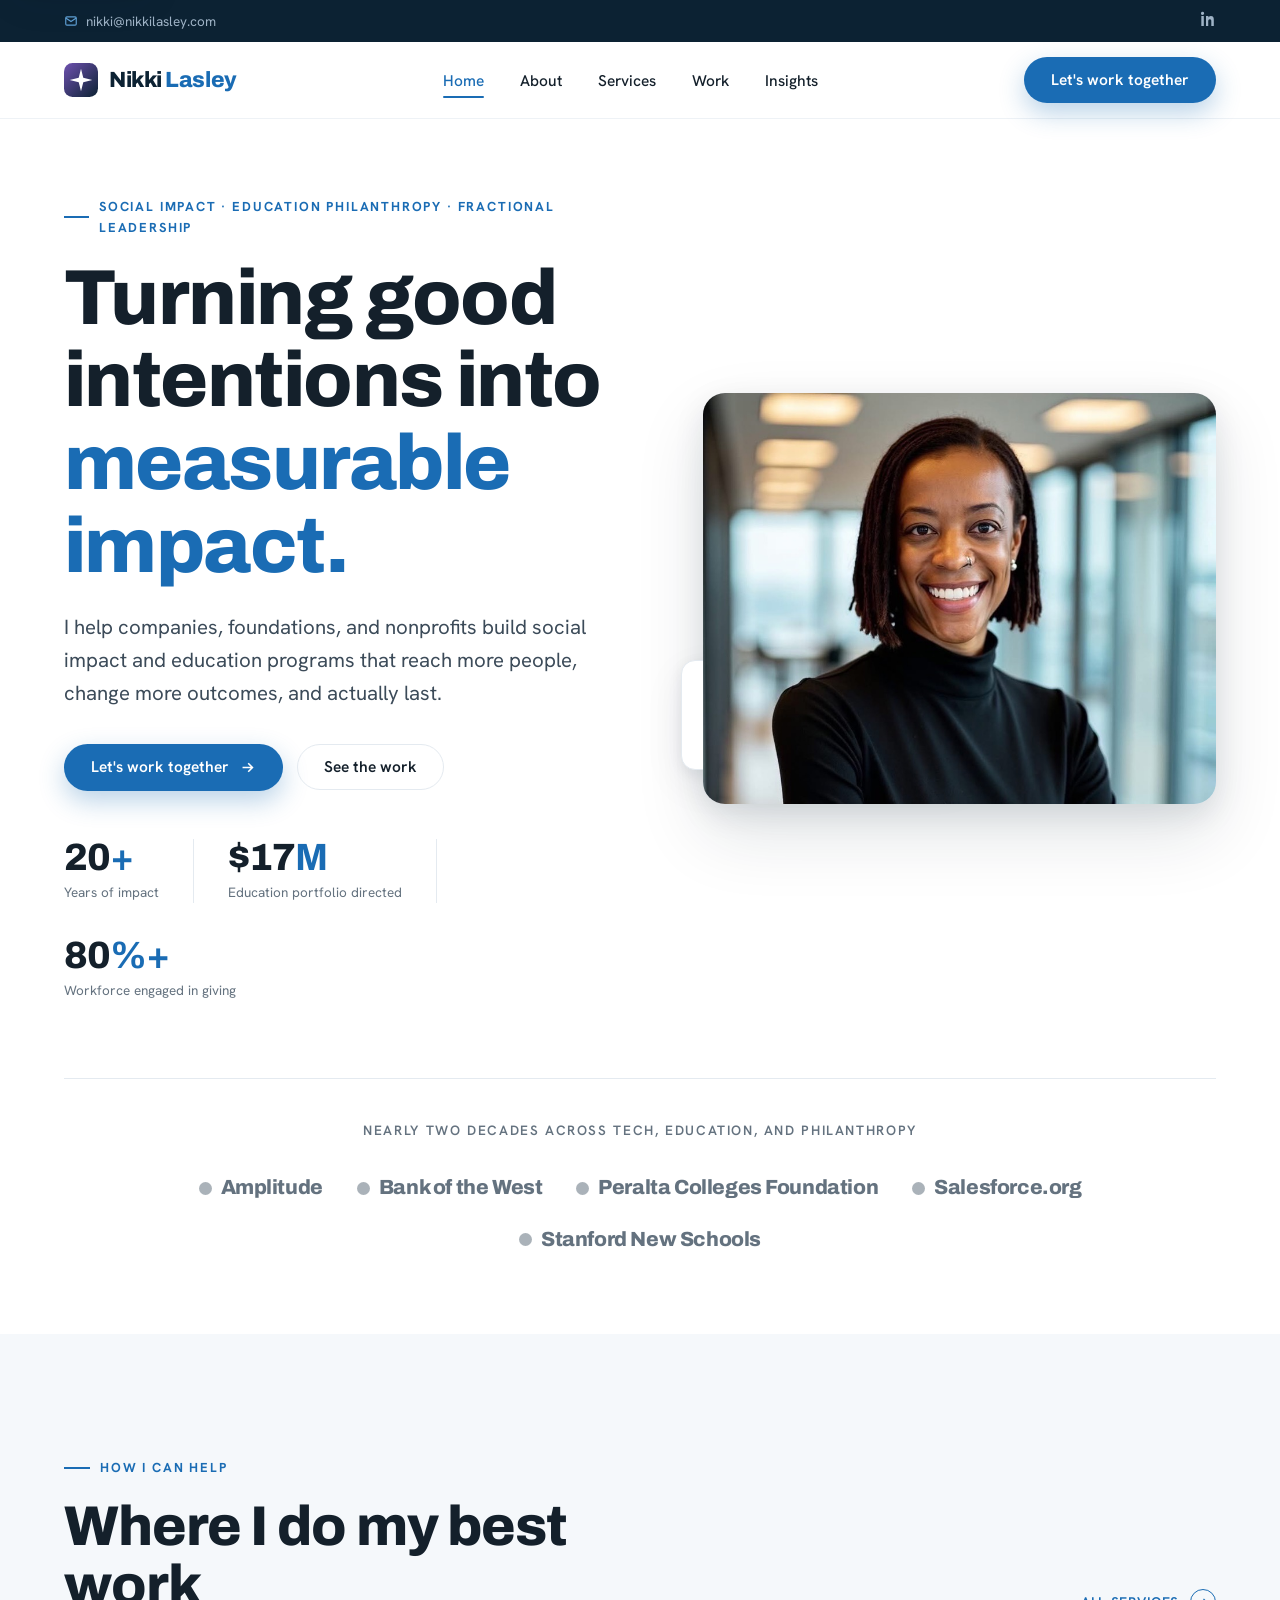
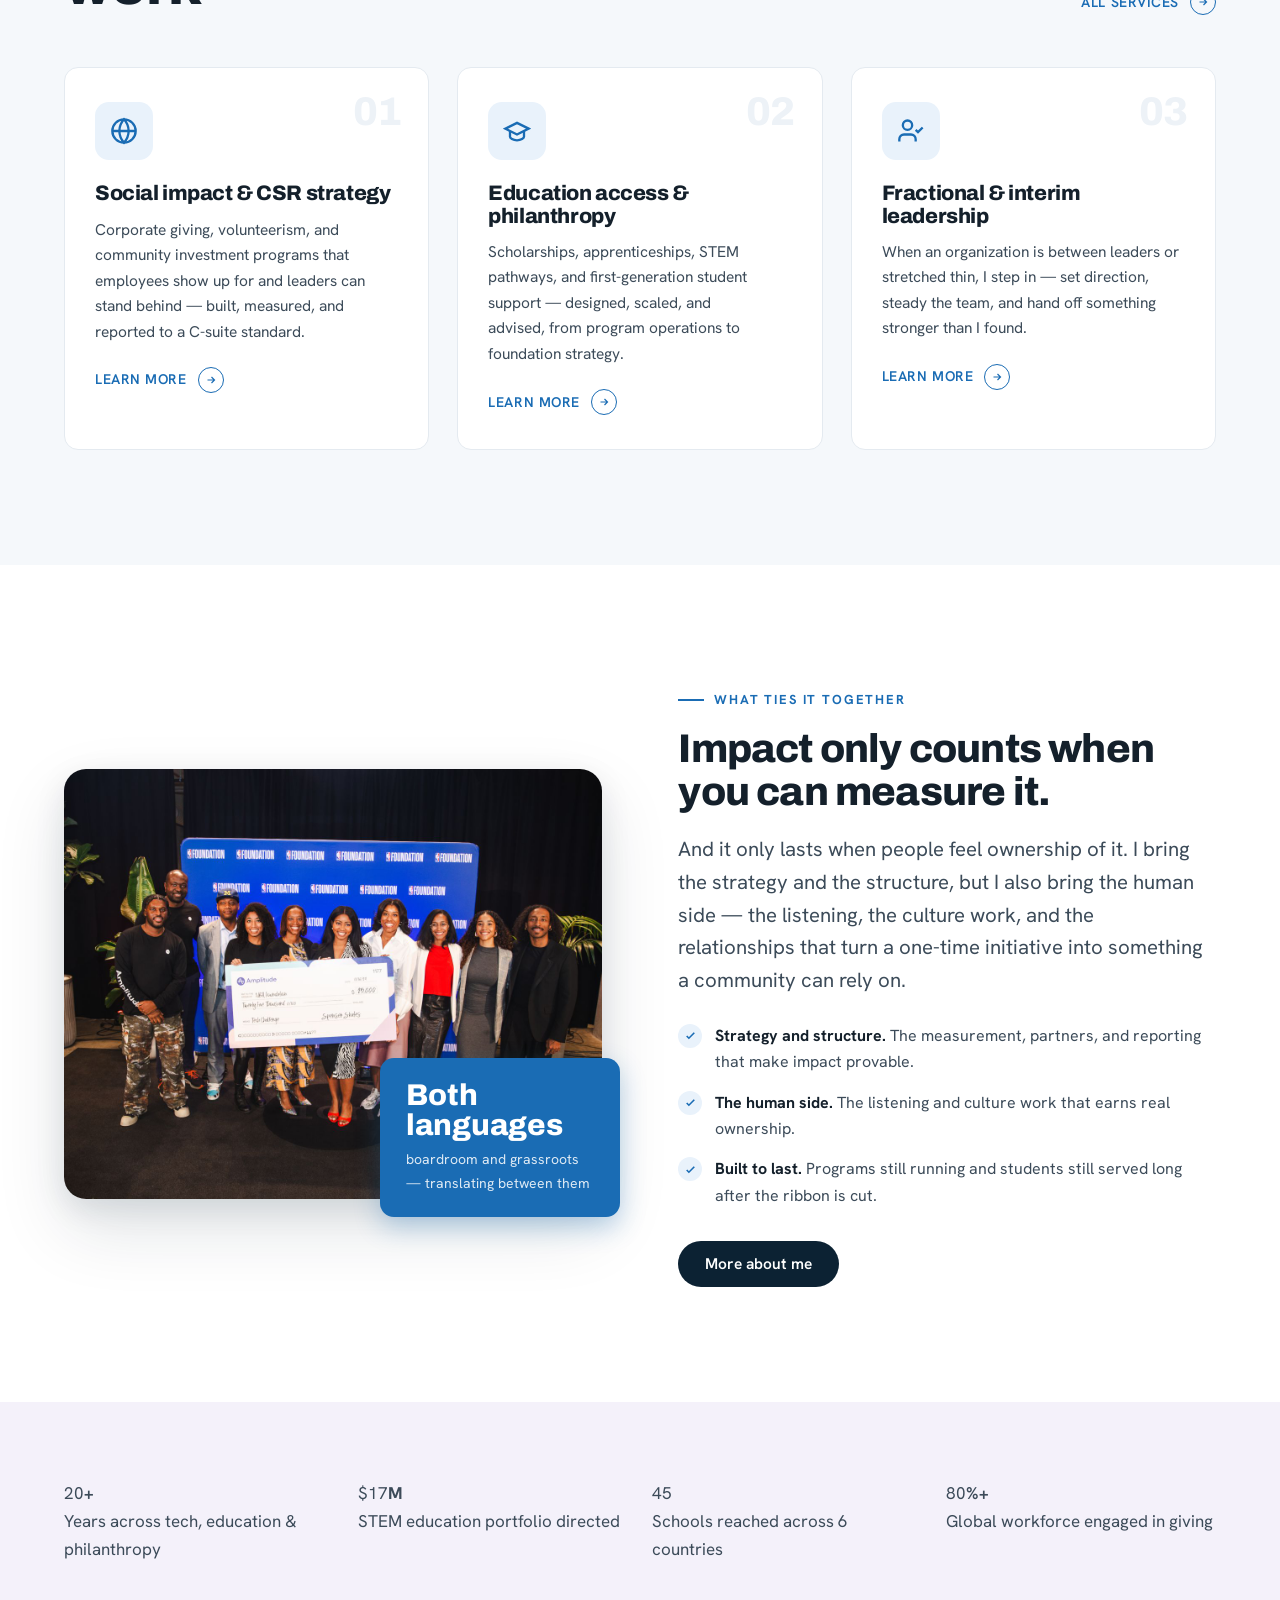
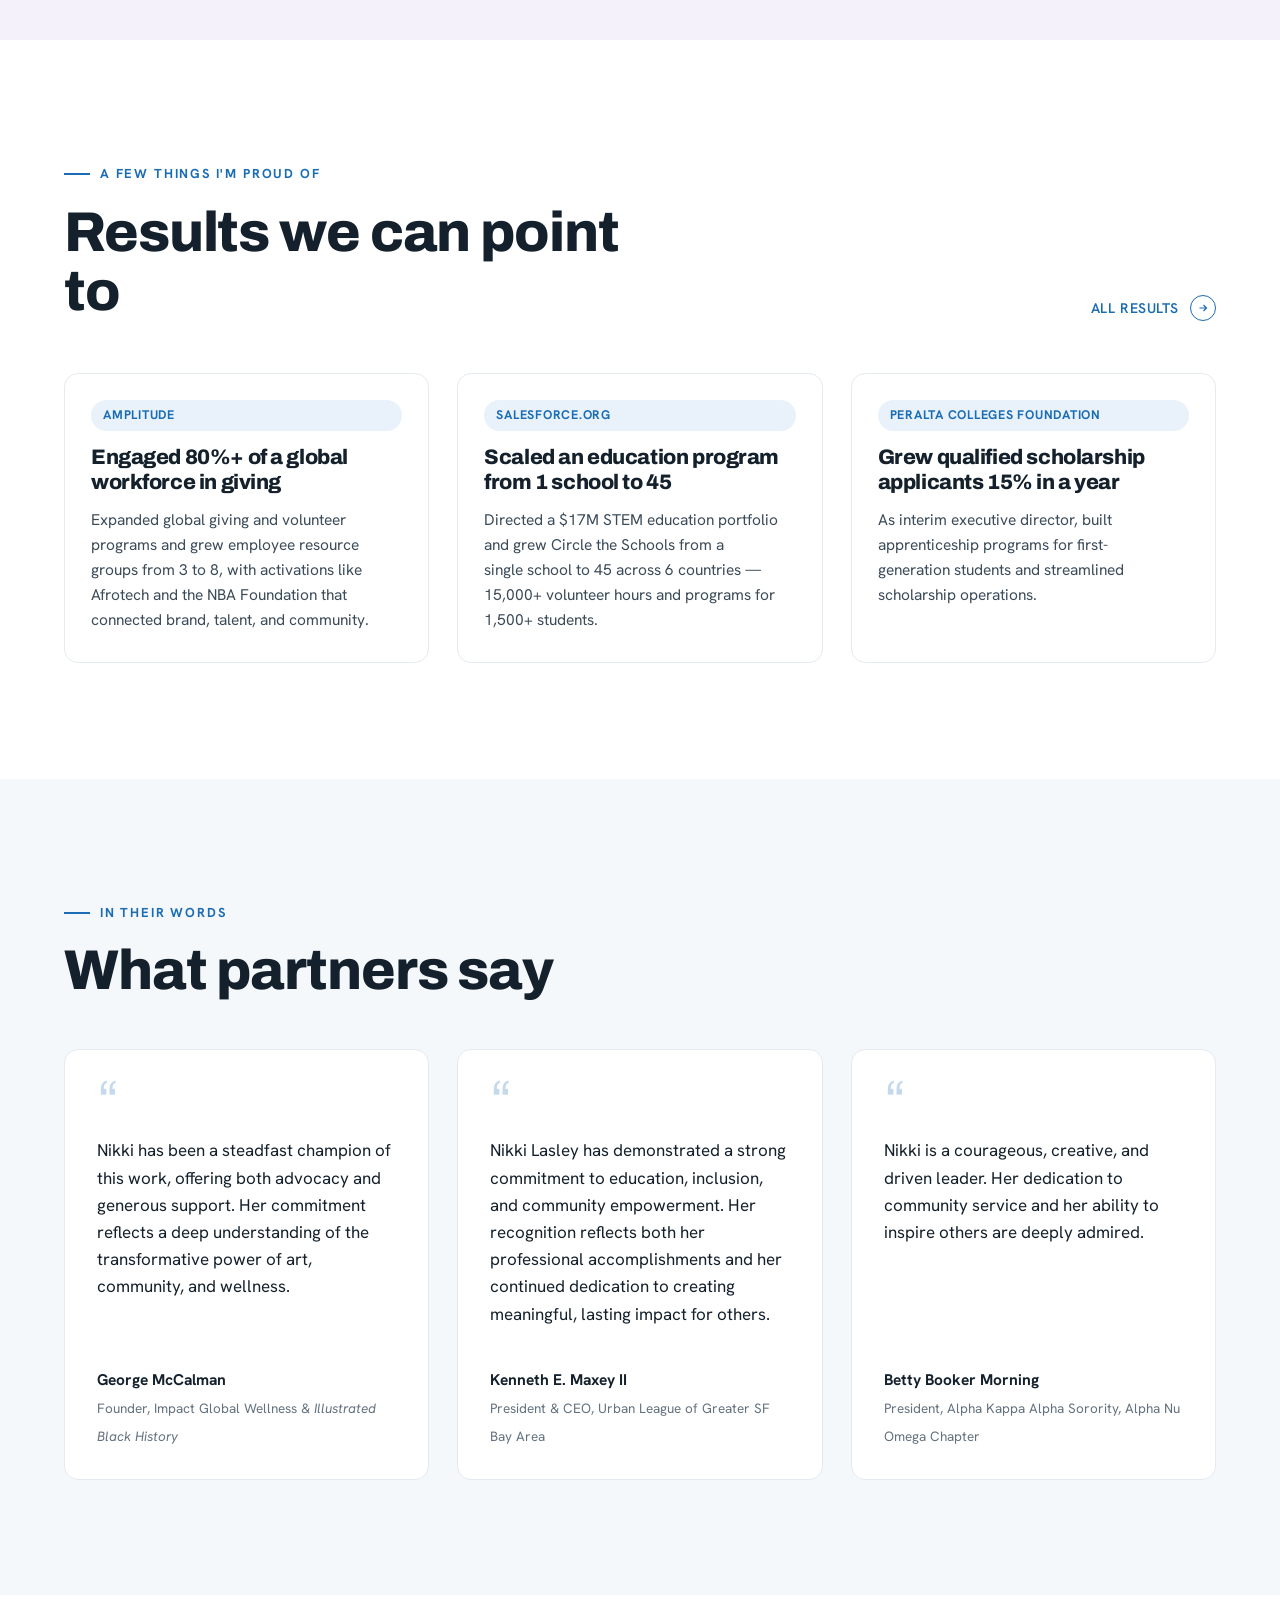
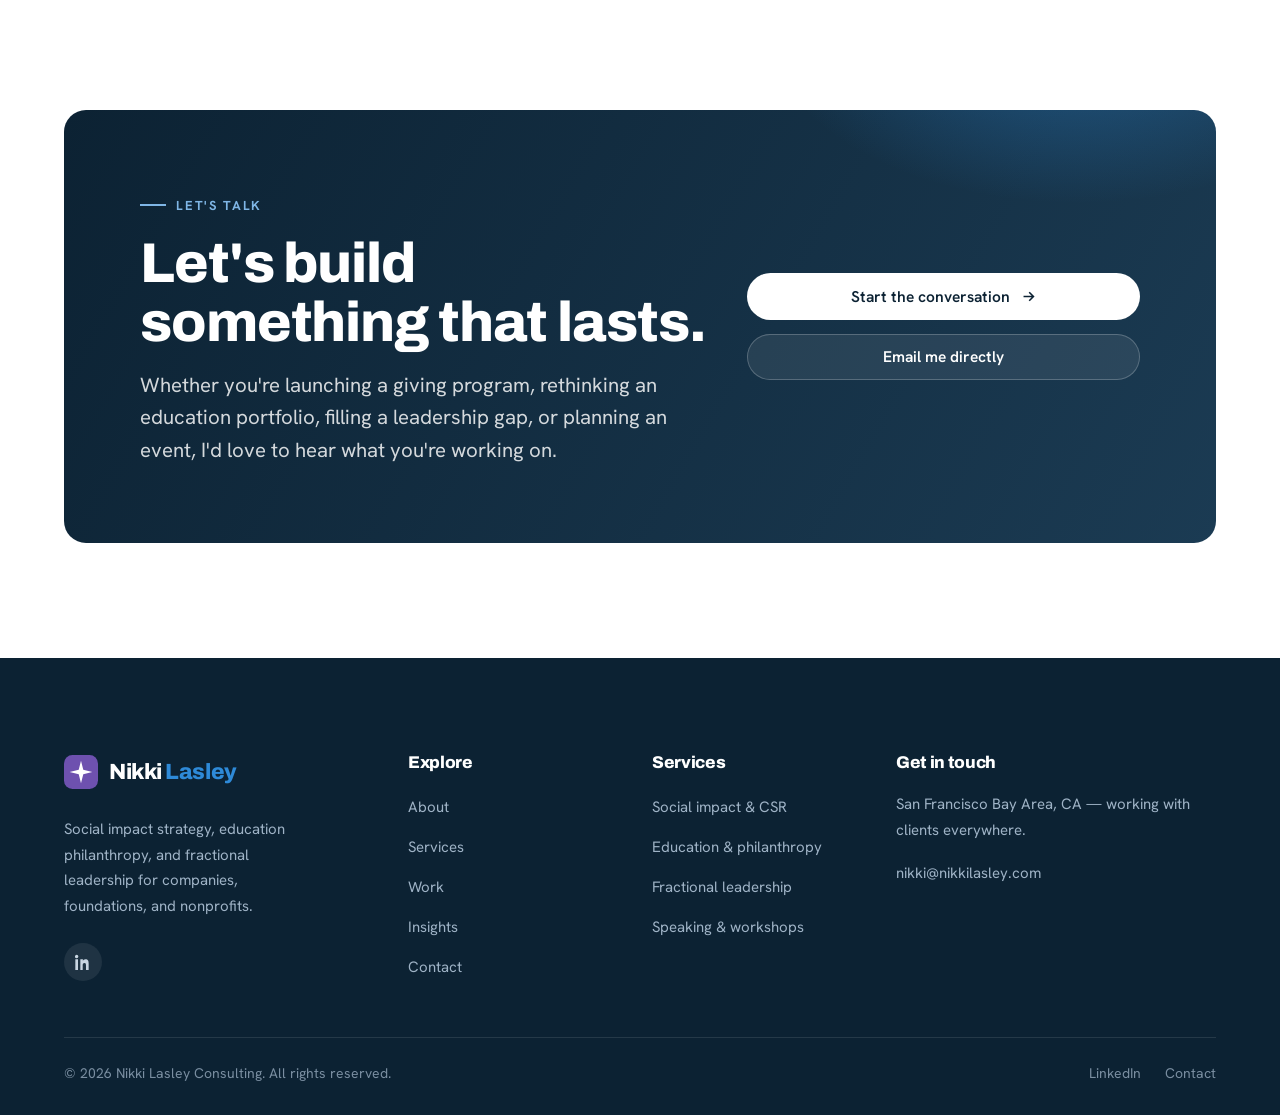
==== commit ec8bfa17: "Add files via upload" ====
--- a/index.html
+++ b/index.html
@@ -32,7 +32,7 @@
     <a class="brand" href="index.html" aria-label="Nikki Lasley Consulting home">
       <svg class="mark" viewBox="0 0 36 36" aria-hidden="true">
         <defs><linearGradient id="bm" x1="0" y1="0" x2="1" y2="1">
-          <stop offset="0" stop-color="#1A6CB4"/><stop offset="1" stop-color="#0C2233"/>
+          <stop offset="0" stop-color="#6E51AF"/><stop offset="1" stop-color="#0C2233"/>
         </linearGradient></defs>
         <rect width="36" height="36" rx="9" fill="url(#bm)"/>
         <path d="M18 6 L20.4 15.6 L30 18 L20.4 20.4 L18 30 L15.6 20.4 L6 18 L15.6 15.6 Z" fill="#fff"/>
@@ -186,13 +186,13 @@
 </section>
 
 <!-- ============ STATS BAND ============ -->
-<section class="pad-sm bg-navy">
+<section class="pad-sm" style="background:#F4F1FA;">
   <div class="wrap-wide">
     <div class="stats">
-      <div class="stat on-dark reveal"><div class="num">20<b style="color:var(--blue-bright)">+</b></div><div class="lbl">Years across tech, education &amp; philanthropy</div></div>
-      <div class="stat on-dark reveal"><div class="num">$17<b style="color:var(--blue-bright)">M</b></div><div class="lbl">STEM education portfolio directed</div></div>
-      <div class="stat on-dark reveal"><div class="num">45</div><div class="lbl">Schools reached across 6 countries</div></div>
-      <div class="stat on-dark reveal"><div class="num">80<b style="color:var(--blue-bright)">%+</b></div><div class="lbl">Global workforce engaged in giving</div></div>
+      <div class="stat-card reveal"><div class="num">20<b>+</b></div><div class="lbl">Years across tech, education &amp; philanthropy</div></div>
+      <div class="stat-card reveal"><div class="num">$17<b>M</b></div><div class="lbl">STEM education portfolio directed</div></div>
+      <div class="stat-card reveal"><div class="num">45</div><div class="lbl">Schools reached across 6 countries</div></div>
+      <div class="stat-card reveal"><div class="num">80<b>%+</b></div><div class="lbl">Global workforce engaged in giving</div></div>
     </div>
   </div>
 </section>
@@ -295,7 +295,7 @@
       <div>
         <a class="brand" href="index.html">
           <svg class="mark" viewBox="0 0 36 36" aria-hidden="true">
-            <rect width="36" height="36" rx="9" fill="#1A6CB4"/>
+            <rect width="36" height="36" rx="9" fill="#6E51AF"/>
             <path d="M18 6 L20.4 15.6 L30 18 L20.4 20.4 L18 30 L15.6 20.4 L6 18 L15.6 15.6 Z" fill="#fff"/>
           </svg>
           <span class="name">Nikki <b>Lasley</b></span>
@@ -326,7 +326,7 @@
       </div>
       <div class="foot-col foot-news">
         <h3>Get in touch</h3>
-        <p>Oakland, CA — working with clients everywhere.</p>
+        <p>San Francisco Bay Area, CA — working with clients everywhere.</p>
         <div style="display:grid;gap:10px;font-size:15px;margin-top:6px;">
           <a href="mailto:nikki@nikkilasley.com" style="color:#9FB3C6;">nikki@nikkilasley.com</a>
         </div>
--- a/assets/styles.css
+++ b/assets/styles.css
@@ -0,0 +1,622 @@
+/* ============================================================
+   NIKKI LASLEY CONSULTING — Design System
+   Grounded in the "Smile" consulting wireframe template DNA:
+   professional blue, bold grotesque headings, image-led cards,
+   "learn more →" links, multi-column footer + newsletter.
+   ============================================================ */
+
+@import url('https://fonts.googleapis.com/css2?family=Archivo:ital,wght@0,400;0,500;0,600;0,700;0,800;0,900&family=Hanken+Grotesk:wght@400;500;600;700&display=swap');
+
+:root {
+  /* Brand blues / navy */
+  --navy:        #0C2233;
+  --navy-700:    #143047;
+  --navy-600:    #1B3B53;
+  --blue:        #1A6CB4;
+  --blue-600:    #155EA0;
+  --blue-bright: #2E8AD8;
+  --blue-tint:   #E9F2FB;
+  --blue-tint-2: #F3F8FD;
+
+  /* Ink + neutrals */
+  --ink:    #14202B;
+  --body:   #3C4B59;
+  --muted:  #64727F;
+  --line:   #E4EAF0;
+  --line-2: #EEF2F6;
+  --bg:     #FFFFFF;
+  --soft:   #F5F8FB;
+  --soft-2: #EDF2F7;
+
+  /* Type */
+  --display: 'Archivo', system-ui, sans-serif;
+  --sans:    'Hanken Grotesk', system-ui, sans-serif;
+
+  /* Geometry */
+  --r-sm: 8px;
+  --r:    14px;
+  --r-lg: 22px;
+  --pill: 999px;
+  --maxw: 1200px;
+  --gut:  clamp(20px, 5vw, 64px);
+
+  /* Shadow */
+  --sh-sm: 0 1px 2px rgba(12,34,51,.06), 0 2px 6px rgba(12,34,51,.05);
+  --sh:    0 4px 14px rgba(12,34,51,.07), 0 14px 40px rgba(12,34,51,.07);
+  --sh-lg: 0 10px 30px rgba(12,34,51,.10), 0 30px 70px rgba(12,34,51,.12);
+  --sh-blue: 0 10px 26px rgba(26,108,180,.30);
+}
+
+* { box-sizing: border-box; }
+
+/* Skip to content (keyboard / screen-reader users) */
+.skip-link {
+  position: absolute; left: 12px; top: -60px; z-index: 200;
+  background: var(--blue); color: #fff; padding: 11px 18px;
+  border-radius: var(--r-sm); font-family: var(--sans); font-weight: 600;
+  font-size: 15px; box-shadow: var(--sh); transition: top .15s ease;
+}
+.skip-link:focus { top: 12px; outline: none; }
+
+html { scroll-behavior: smooth; }
+
+body {
+  margin: 0;
+  font-family: var(--sans);
+  color: var(--body);
+  background: var(--bg);
+  font-size: 17px;
+  line-height: 1.65;
+  -webkit-font-smoothing: antialiased;
+  text-rendering: optimizeLegibility;
+}
+
+img { max-width: 100%; display: block; }
+a { color: inherit; text-decoration: none; }
+
+h1, h2, h3, h4, h5 {
+  font-family: var(--display);
+  color: var(--ink);
+  margin: 0;
+  line-height: 1.06;
+  letter-spacing: -0.02em;
+  font-weight: 800;
+}
+
+p { margin: 0 0 1em; text-wrap: pretty; }
+p:last-child { margin-bottom: 0; }
+
+.wrap { max-width: var(--maxw); margin: 0 auto; padding: 0 var(--gut); }
+.wrap-wide { max-width: 1360px; margin: 0 auto; padding: 0 var(--gut); }
+
+section { position: relative; }
+.pad   { padding: clamp(64px, 9vw, 130px) 0; }
+.pad-sm { padding: clamp(48px, 6vw, 84px) 0; }
+.bg-soft { background: var(--soft); }
+.bg-tint { background: var(--blue-tint-2); }
+.bg-navy { background: var(--navy); color: #C9D6E2; }
+.bg-navy h1, .bg-navy h2, .bg-navy h3 { color: #fff; }
+
+/* ---------- Type utilities ---------- */
+.eyebrow {
+  font-family: var(--sans);
+  font-weight: 700;
+  font-size: 13px;
+  letter-spacing: .14em;
+  text-transform: uppercase;
+  color: var(--blue);
+  display: inline-flex;
+  align-items: center;
+  gap: 10px;
+  margin: 0 0 18px;
+}
+.eyebrow::before {
+  content: "";
+  width: 26px; height: 2px;
+  background: var(--blue);
+  display: inline-block;
+}
+.eyebrow.center { justify-content: center; }
+.eyebrow.on-dark { color: #7FB6E6; }
+.eyebrow.on-dark::before { background: #7FB6E6; }
+
+.h-xl  { font-size: clamp(40px, 6.2vw, 78px); }
+.h-lg  { font-size: clamp(33px, 4.6vw, 56px); }
+.h-md  { font-size: clamp(27px, 3.2vw, 40px); }
+.h-sm  { font-size: clamp(21px, 2.1vw, 26px); }
+.lead  { font-size: clamp(18px, 1.6vw, 21px); color: var(--body); line-height: 1.6; }
+.muted { color: var(--muted); }
+.center { text-align: center; }
+.measure { max-width: 60ch; }
+.measure-sm { max-width: 48ch; }
+.mx-auto { margin-left: auto; margin-right: auto; }
+
+/* ============================================================
+   BUTTONS
+   ============================================================ */
+.btn {
+  display: inline-flex; align-items: center; gap: 10px;
+  font-family: var(--sans); font-weight: 600; font-size: 15.5px;
+  padding: 14px 26px; border-radius: var(--pill);
+  cursor: pointer; border: 1.5px solid transparent;
+  transition: transform .18s ease, box-shadow .2s ease, background .2s ease, color .2s ease;
+  white-space: nowrap; line-height: 1;
+}
+.btn svg { width: 17px; height: 17px; }
+.btn-primary { background: var(--blue); color: #fff; box-shadow: var(--sh-blue); }
+.btn-primary:hover { background: var(--blue-600); transform: translateY(-2px); }
+.btn-dark { background: var(--navy); color: #fff; }
+.btn-dark:hover { background: var(--navy-700); transform: translateY(-2px); }
+.btn-ghost { background: transparent; color: var(--ink); border-color: var(--line); }
+.btn-ghost:hover { border-color: var(--blue); color: var(--blue); }
+.btn-white { background: #fff; color: var(--navy); }
+.btn-white:hover { transform: translateY(-2px); box-shadow: var(--sh); }
+.btn-on-dark { background: rgba(255,255,255,.08); color:#fff; border-color: rgba(255,255,255,.22); }
+.btn-on-dark:hover { background:#fff; color: var(--navy); }
+
+/* "learn more" signature link with circle-chevron */
+.more {
+  display: inline-flex; align-items: center; gap: 11px;
+  font-weight: 600; font-size: 14px; letter-spacing: .04em;
+  text-transform: uppercase; color: var(--blue);
+  transition: gap .2s ease, color .2s ease;
+}
+.more .circ {
+  width: 26px; height: 26px; border-radius: 50%;
+  border: 1.5px solid currentColor; display: grid; place-items: center;
+  transition: background .2s ease, color .2s ease;
+}
+.more .circ svg { width: 12px; height: 12px; }
+.more:hover { gap: 15px; }
+.more:hover .circ { background: var(--blue); color: #fff; }
+
+/* ============================================================
+   TOP UTILITY BAR + HEADER NAV
+   ============================================================ */
+.topbar {
+  background: var(--navy);
+  color: #9FB3C6;
+  font-size: 13.5px;
+}
+.topbar .wrap-wide {
+  display: flex; align-items: center; justify-content: space-between;
+  height: 42px;
+}
+.topbar a { color: #9FB3C6; transition: color .2s; }
+.topbar a:hover { color: #fff; }
+.topbar .tb-left { display: flex; gap: 26px; align-items: center; }
+.topbar .tb-item { display: inline-flex; align-items: center; gap: 8px; }
+.topbar .tb-item svg { width: 14px; height: 14px; color: #5FA0D6; }
+.topbar .tb-social { display: flex; gap: 16px; align-items: center; }
+.topbar .tb-social svg { width: 15px; height: 15px; }
+
+.site-header {
+  position: sticky; top: 0; z-index: 60;
+  background: rgba(255,255,255,.88);
+  backdrop-filter: saturate(150%) blur(12px);
+  border-bottom: 1px solid var(--line-2);
+}
+.nav {
+  display: flex; align-items: center; justify-content: space-between;
+  height: 76px;
+}
+.brand { display: inline-flex; align-items: center; gap: 11px; }
+.brand .mark { width: 34px; height: 34px; flex: none; }
+.brand .name {
+  font-family: var(--display); font-weight: 800; font-size: 22px;
+  color: var(--navy); letter-spacing: -0.02em;
+}
+.brand .name b { color: var(--blue); font-weight: 800; }
+
+.nav-links { display: flex; align-items: center; gap: 4px; list-style: none; margin: 0; padding: 0; }
+.nav-links a {
+  font-weight: 500; font-size: 15.5px; color: var(--ink);
+  padding: 9px 16px; border-radius: var(--r-sm);
+  transition: color .18s, background .18s; position: relative;
+}
+.nav-links a:hover { color: var(--blue); }
+.nav-links a.active { color: var(--blue); }
+.nav-links a.active::after {
+  content:""; position:absolute; left:16px; right:16px; bottom:2px;
+  height:2px; background: var(--blue); border-radius:2px;
+}
+.nav-right { display: flex; align-items: center; gap: 16px; }
+.nav-search {
+  width: 38px; height: 38px; border-radius: 50%; border: 1px solid var(--line);
+  display: grid; place-items: center; color: var(--ink);
+  transition: border-color .2s, color .2s;
+}
+.nav-search:hover { border-color: var(--blue); color: var(--blue); }
+.nav-search svg { width: 17px; height: 17px; }
+
+.nav-toggle { display: none; }
+
+/* ============================================================
+   PAGE HERO (interior pages)
+   ============================================================ */
+.phero {
+  background: linear-gradient(120deg, var(--blue-600), var(--blue));
+  color: #fff; text-align: center;
+  padding: clamp(64px, 9vw, 120px) 0;
+  position: relative; overflow: hidden;
+}
+.phero::after {
+  content:""; position:absolute; inset:0;
+  background:
+    radial-gradient(700px 360px at 85% -10%, rgba(255,255,255,.16), transparent 60%),
+    radial-gradient(560px 320px at 8% 120%, rgba(255,255,255,.10), transparent 60%);
+  pointer-events:none;
+}
+.phero h1 { color: #fff; position: relative; }
+.phero .lead { color: rgba(255,255,255,.86); position: relative; }
+.phero .crumbs {
+  position: relative; display: inline-flex; gap: 10px; align-items: center;
+  font-size: 14px; color: rgba(255,255,255,.75); margin-top: 22px;
+}
+.phero .crumbs a:hover { color:#fff; }
+.phero .crumbs span { opacity: .6; }
+
+/* dark gray variant hero (template used neutral gray on some pages) */
+.phero.alt { background: linear-gradient(120deg, #56606A, #6E7A85); }
+
+/* ============================================================
+   PLACEHOLDER IMAGES (swap real photos in)
+   ============================================================ */
+.ph {
+  position: relative; overflow: hidden; border-radius: var(--r);
+  background:
+    linear-gradient(135deg, #EDF1F5 0%, #DCE5EE 100%);
+  display: grid; place-items: center; color: #9DB0C2;
+}
+.ph::before {
+  content:""; position:absolute; inset:0;
+  background-image:
+    linear-gradient(rgba(255,255,255,.5) 1px, transparent 1px),
+    linear-gradient(90deg, rgba(255,255,255,.5) 1px, transparent 1px);
+  background-size: 26px 26px;
+  mask: radial-gradient(circle at 50% 45%, #000, transparent 78%);
+  opacity:.5;
+}
+.ph .ph-ico { position: relative; width: 40px; height: 40px; opacity: .55; }
+.ph .ph-lbl {
+  position: absolute; bottom: 12px; left: 14px;
+  font-size: 11.5px; letter-spacing: .1em; text-transform: uppercase;
+  color: #8AA0B5; font-weight: 600;
+}
+.ph.navy { background: linear-gradient(135deg, #18324A, #0C2233); color:#3F5A72; }
+.ph.navy .ph-lbl { color:#4E6982; }
+.ratio-43  { aspect-ratio: 4 / 3; }
+.ratio-32  { aspect-ratio: 3 / 2; }
+.ratio-169 { aspect-ratio: 16 / 9; }
+.ratio-11  { aspect-ratio: 1 / 1; }
+.ratio-54  { aspect-ratio: 5 / 4; }
+
+/* ============================================================
+   CARDS
+   ============================================================ */
+.grid { display: grid; gap: 28px; }
+.g-2 { grid-template-columns: repeat(2, 1fr); }
+.g-3 { grid-template-columns: repeat(3, 1fr); }
+.g-4 { grid-template-columns: repeat(4, 1fr); }
+
+.card {
+  background: #fff; border: 1px solid var(--line);
+  border-radius: var(--r); overflow: hidden;
+  transition: transform .22s ease, box-shadow .22s ease, border-color .22s ease;
+  display: flex; flex-direction: column;
+}
+.card:hover { transform: translateY(-6px); box-shadow: var(--sh); border-color: transparent; }
+.card .card-body { padding: 26px 26px 30px; display:flex; flex-direction:column; gap:14px; flex:1; }
+.card h3 { font-size: 21px; line-height: 1.18; }
+.card p { color: var(--body); font-size: 15.5px; line-height: 1.6; margin:0; }
+.card .more { margin-top: auto; }
+.card .ph { border-radius: 0; }
+
+/* numbered service card (icon tile) */
+.svc {
+  background:#fff; border:1px solid var(--line); border-radius: var(--r);
+  padding: 34px 30px; transition: transform .22s, box-shadow .22s, border-color .22s;
+  position: relative; overflow:hidden;
+}
+.svc:hover { transform: translateY(-6px); box-shadow: var(--sh); border-color: transparent; }
+.svc .tile {
+  width: 58px; height: 58px; border-radius: 14px;
+  background: var(--blue-tint); color: var(--blue);
+  display: grid; place-items: center; margin-bottom: 22px;
+  transition: background .25s, color .25s;
+}
+.svc .tile svg { width: 28px; height: 28px; }
+.svc:hover .tile { background: var(--blue); color:#fff; }
+.svc h3 { font-size: 21px; margin-bottom: 12px; }
+.svc p { font-size: 15.5px; color: var(--body); margin-bottom: 20px; }
+.svc .idx {
+  position: absolute; top: 24px; right: 28px;
+  font-family: var(--display); font-weight: 800; font-size: 40px;
+  color: var(--soft-2); letter-spacing: -.03em; line-height:1;
+}
+
+/* feature row (alternating image/text) */
+.frow { display: grid; grid-template-columns: 1fr 1fr; gap: clamp(36px, 6vw, 84px); align-items: center; }
+.frow.rev .frow-media { order: 2; }
+
+/* stat band */
+.stats { display: grid; grid-template-columns: repeat(4,1fr); gap: 24px; }
+.stat .num {
+  font-family: var(--display); font-weight: 800;
+  font-size: clamp(40px, 5vw, 60px); color: var(--ink);
+  letter-spacing: -.03em; line-height: 1;
+}
+.stat.on-dark .num { color:#fff; }
+.stat .lbl { margin-top: 10px; font-size: 15px; color: var(--muted); }
+.stat.on-dark .lbl { color:#9FB3C6; }
+.stat .num b { color: var(--blue); }
+
+/* check list */
+.checks { list-style:none; margin:0; padding:0; display:grid; gap:14px; }
+.checks li { display:flex; gap:13px; align-items:flex-start; font-size:16px; color: var(--body); }
+.checks li .ck {
+  flex:none; width:24px; height:24px; border-radius:50%;
+  background: var(--blue-tint); color: var(--blue); display:grid; place-items:center; margin-top:1px;
+}
+.checks li .ck svg { width:13px; height:13px; }
+.checks.on-dark li { color:#CFE0EF; }
+.checks.on-dark li .ck { background: rgba(255,255,255,.14); color:#fff; }
+
+/* testimonial */
+.quote {
+  background:#fff; border:1px solid var(--line); border-radius: var(--r);
+  padding: 34px 32px 30px; display:flex; flex-direction:column; gap:20px; height:100%;
+}
+.quote .mark { font-family: var(--display); font-size: 56px; line-height:.6; color: var(--blue); opacity:.25; }
+.quote p { font-size: 17px; color: var(--ink); line-height:1.6; flex:1; }
+.quote .who { display:flex; align-items:center; gap:14px; }
+.quote .who .av { width:46px; height:46px; border-radius:50%; background: var(--blue-tint); flex:none; overflow:hidden; }
+.quote .who .nm { font-weight:700; color: var(--ink); font-size:15.5px; }
+.quote .who .rl { font-size:13.5px; color: var(--muted); }
+
+/* logo strip */
+.logos { display:flex; flex-wrap:wrap; align-items:center; justify-content:center; gap: 18px 34px; }
+.logos .lg {
+  font-family: var(--display); font-weight: 800; font-size: clamp(17px, 1.6vw, 21px);
+  color: #64727F; letter-spacing:-.02em; display:flex; align-items:center; gap:9px;
+  transition: color .2s; white-space: nowrap;
+}
+.logos .lg:hover { color: var(--navy); }
+.logos .lg .dot { width:13px; height:13px; border-radius:50%; background: currentColor; opacity:.55; }
+
+/* pill chips */
+.chips { display:flex; flex-wrap:wrap; gap:10px; }
+.chip {
+  border:1px solid var(--line); border-radius: var(--pill);
+  padding:9px 18px; font-size:14.5px; font-weight:500; color: var(--ink);
+  background:#fff; cursor:pointer; transition: all .18s;
+}
+.chip:hover { border-color: var(--blue); color: var(--blue); }
+.chip.on { background: var(--blue); border-color: var(--blue); color:#fff; }
+
+/* CTA band */
+.cta-band {
+  border-radius: var(--r-lg);
+  background: linear-gradient(120deg, var(--navy), var(--navy-600));
+  color:#fff; padding: clamp(44px, 6vw, 76px);
+  position: relative; overflow:hidden;
+}
+.cta-band::after {
+  content:""; position:absolute; inset:0; pointer-events: none;
+  background: radial-gradient(520px 300px at 88% -20%, rgba(46,138,216,.45), transparent 60%);
+}
+.cta-band > * { position: relative; }
+
+/* ============================================================
+   FORMS
+   ============================================================ */
+.field { display:flex; flex-direction:column; gap:8px; }
+.field label { font-size:13.5px; font-weight:600; color: var(--ink); letter-spacing:.01em; }
+.field input, .field textarea, .field select {
+  font-family: var(--sans); font-size:16px; color: var(--ink);
+  padding: 14px 16px; border:1.5px solid var(--line); border-radius: var(--r-sm);
+  background:#fff; transition: border-color .18s, box-shadow .18s; width:100%;
+}
+.field input:focus, .field textarea:focus, .field select:focus {
+  outline:none; border-color: var(--blue); box-shadow: 0 0 0 4px var(--blue-tint);
+}
+.field textarea { resize: vertical; min-height: 130px; }
+
+.icon-card { display:flex; flex-direction:column; align-items:center; text-align:center; gap:6px; }
+.icon-card .ring {
+  width: 76px; height:76px; border-radius:50%; background: var(--blue);
+  color:#fff; display:grid; place-items:center; margin-bottom:14px; box-shadow: var(--sh-blue);
+}
+.icon-card .ring svg { width:30px; height:30px; }
+.icon-card .t { font-weight:700; color: var(--ink); font-size:18px; }
+.icon-card a { color: var(--blue); font-weight:600; }
+
+/* ============================================================
+   FOOTER
+   ============================================================ */
+.site-footer { background: var(--navy); color: #9FB3C6; padding-top: clamp(64px,8vw,96px); }
+.foot-grid {
+  display:grid; grid-template-columns: 1.5fr 1fr 1fr 1.6fr; gap: 44px;
+  padding-bottom: 56px; border-bottom:1px solid rgba(255,255,255,.10);
+}
+.site-footer .brand .name { color:#fff; }
+.site-footer .brand .name b { color: var(--blue-bright); }
+.foot-about { font-size:15px; line-height:1.7; margin:20px 0 24px; max-width: 32ch; }
+.foot-social { display:flex; gap:12px; }
+.foot-social a {
+  width:38px; height:38px; border-radius:50%; background: rgba(255,255,255,.08);
+  display:grid; place-items:center; color:#C9D6E2; transition: background .2s, color .2s, transform .2s;
+}
+.foot-social a:hover { background: var(--blue); color:#fff; transform: translateY(-3px); }
+.foot-social a svg { width:16px; height:16px; }
+.foot-col h3 { color:#fff; font-size:17px; margin-bottom:20px; font-family: var(--display); font-weight: 800; }
+.foot-col ul { list-style:none; margin:0; padding:0; display:grid; gap:12px; }
+.foot-col a { font-size:15px; color:#9FB3C6; transition: color .2s, padding .2s; }
+.foot-col a:hover { color:#fff; padding-left:4px; }
+.foot-news p { font-size:15px; line-height:1.7; margin-bottom:18px; }
+.news-form { display:flex; background: rgba(255,255,255,.07); border:1px solid rgba(255,255,255,.14); border-radius: var(--r-sm); overflow:hidden; }
+.news-form input { flex:1; background:transparent; border:none; color:#fff; padding:14px 16px; font-family:var(--sans); font-size:15px; }
+.news-form input::placeholder { color:#7A8EA1; }
+.news-form input:focus { outline:none; }
+.news-form button { background: var(--blue); border:none; color:#fff; width:54px; display:grid; place-items:center; cursor:pointer; transition: background .2s; }
+.news-form button:hover { background: var(--blue-bright); }
+.news-form button svg { width:18px; height:18px; }
+.foot-bottom {
+  display:flex; align-items:center; justify-content:space-between; gap:18px;
+  padding: 24px 0 30px; font-size:14px; color:#7A8EA1; flex-wrap:wrap;
+}
+.foot-bottom a:hover { color:#fff; }
+.foot-bottom .fb-links { display:flex; gap:24px; }
+
+/* ============================================================
+   MISC
+   ============================================================ */
+.divider { height:1px; background: var(--line); border:0; margin:0; }
+.tag {
+  display:inline-block; font-size:12.5px; font-weight:700; letter-spacing:.06em;
+  text-transform:uppercase; color: var(--blue); background: var(--blue-tint);
+  padding:5px 12px; border-radius: var(--pill);
+}
+.tag.gray { color: var(--muted); background: var(--soft-2); }
+.meta { font-size:13.5px; color: var(--muted); display:flex; gap:14px; align-items:center; }
+.meta .dot { width:3px; height:3px; border-radius:50%; background: currentColor; }
+
+.reveal { opacity:1; transform:none; }
+.reveal.in { opacity:1; transform:none; }
+
+/* ============================================================
+   RESPONSIVE
+   ============================================================ */
+@media (max-width: 1000px) {
+  .foot-grid { grid-template-columns: 1fr 1fr; gap: 36px; }
+  .stats { grid-template-columns: repeat(2,1fr); gap:36px 24px; }
+}
+@media (max-width: 860px) {
+  .topbar { display:none; }
+  .nav-links, .nav-search, .nav-right .btn { display:none; }
+  .brand .name { white-space: nowrap; }
+  .nav-toggle {
+    display:grid; place-items:center; width:44px; height:44px; border-radius:10px;
+    border:1px solid var(--line); background:#fff; cursor:pointer;
+  }
+  .nav-toggle svg { width:22px; height:22px; color: var(--ink); }
+  .g-3, .g-4 { grid-template-columns: repeat(2,1fr); }
+  .frow { grid-template-columns: 1fr; gap: 32px; }
+  .frow.rev .frow-media { order: 0; }
+  .mobile-menu.open { display:block; }
+  .hero-grid, .cta-grid, .contact-grid, .feat-article { grid-template-columns: 1fr !important; }
+  .feat-article .ph { min-height: 260px !important; }
+}
+@media (max-width: 560px) {
+  body { font-size: 16px; }
+  .g-2, .g-3, .g-4 { grid-template-columns: 1fr; }
+  .foot-grid { grid-template-columns: 1fr; }
+  .stat { text-align:center; }
+  .form-row { grid-template-columns: 1fr !important; }
+}
+
+/* mobile menu */
+.mobile-menu { display:none; border-top:1px solid var(--line-2); background:#fff; }
+.mobile-menu ul { list-style:none; margin:0; padding:14px var(--gut) 22px; display:grid; gap:4px; }
+.mobile-menu a { display:block; padding:12px 8px; font-weight:500; font-size:17px; color:var(--ink); border-radius:8px; }
+.mobile-menu a:hover { background: var(--soft); color: var(--blue); }
+.mobile-menu .btn { margin-top:10px; justify-content:center; }
+
+/* ---------- "Good fit if" callout ---------- */
+.fitbox {
+  background: var(--blue-tint-2);
+  border-left: 3px solid var(--blue);
+  border-radius: 0 var(--r-sm) var(--r-sm) 0;
+  padding: 16px 20px;
+  font-size: 15.5px;
+  color: var(--body);
+  line-height: 1.6;
+}
+.fitbox strong { color: var(--ink); }
+
+/* ---------- Results rows ---------- */
+.result-row {
+  display: grid;
+  grid-template-columns: 160px 1fr;
+  gap: clamp(20px, 4vw, 44px);
+  align-items: start;
+  background: #fff;
+  border: 1px solid var(--line);
+  border-radius: var(--r);
+  box-shadow: var(--sh-sm);
+  padding: clamp(24px, 3vw, 38px);
+}
+.result-row .result-num {
+  font-family: var(--display);
+  font-weight: 800;
+  font-size: clamp(32px, 4vw, 48px);
+  line-height: 1;
+  color: var(--blue);
+  letter-spacing: -0.02em;
+}
+@media (max-width: 700px) {
+  .result-row { grid-template-columns: 1fr; gap: 8px; }
+}
+
+/* ---------- Speaking list ---------- */
+.talks { list-style: none; margin: 0; padding: 0; border-top: 1px solid var(--line); }
+.talks li {
+  display: flex; justify-content: space-between; align-items: center;
+  gap: 24px; padding: 22px 4px; border-bottom: 1px solid var(--line);
+}
+.talks .talk-main { display: flex; flex-direction: column; gap: 4px; }
+.talks .title {
+  font-family: var(--display); font-weight: 700; font-size: clamp(18px, 2vw, 21px);
+  color: var(--ink); letter-spacing: -0.01em; line-height: 1.2;
+}
+.talks .venue-sub { font-size: 15px; color: var(--muted); }
+.talks .venue {
+  font-family: var(--display); font-weight: 800; font-size: 18px;
+  color: var(--blue); white-space: nowrap;
+}
+@media (max-width: 560px) {
+  .talks li { flex-direction: column; align-items: flex-start; gap: 6px; }
+}
+
+/* ---------- Real images sit above the placeholder grid overlay ---------- */
+.ph > img { position: relative; z-index: 1; }
+.ph:has(img)::before { display: none; }
+
+/* ---------- Photo gallery ---------- */
+.gallery { display:grid; grid-template-columns: repeat(2, 1fr); gap: 22px; }
+.gallery figure {
+  margin:0; border-radius: var(--r); overflow:hidden;
+  border:1px solid var(--line); box-shadow: var(--sh-sm); background:#0C2233;
+}
+.gallery img { width:100%; aspect-ratio: 3 / 2; object-fit: cover; display:block; }
+.gallery figcaption { font-size:13.5px; color: var(--muted); padding:13px 16px; background:#fff; }
+@media (max-width: 640px) { .gallery { grid-template-columns: 1fr; } }
+
+/* ============================================================
+   MOBILE HARDENING
+   ============================================================ */
+/* Never allow horizontal scroll from decorative overhang */
+html, body { max-width: 100%; overflow-x: hidden; }
+img, svg, video { max-width: 100%; }
+
+/* Tablet / large phone */
+@media (max-width: 700px) {
+  .hero-float { left: 8px !important; bottom: 14px !important; max-width: 80% !important; padding: 14px 16px !important; }
+  .feat-float { right: 8px !important; bottom: 10px !important; max-width: 64% !important; padding: 16px 18px !important; }
+  .feat-float > div:first-child { font-size: 22px !important; }
+}
+
+/* Phones */
+@media (max-width: 560px) {
+  /* Right-size oversized hero headings */
+  .h-xl { font-size: clamp(31px, 8.6vw, 44px) !important; }
+  .h-lg { font-size: clamp(27px, 7vw, 36px) !important; }
+  /* Slightly tighter vertical rhythm */
+  .pad   { padding: 56px 0; }
+  .pad-sm { padding: 40px 0; }
+  /* Hero side-by-side stat dividers can look odd when wrapped — hide the thin rules */
+  .hero-grid > div:first-child > div[style*="margin-top:48px"] > div[style*="width:1px"] { display: none; }
+  /* Keep the topbar from crowding on tiny screens */
+  .topbar { font-size: 12.5px; }
+  .topbar .tb-item svg { display: none; }
+}
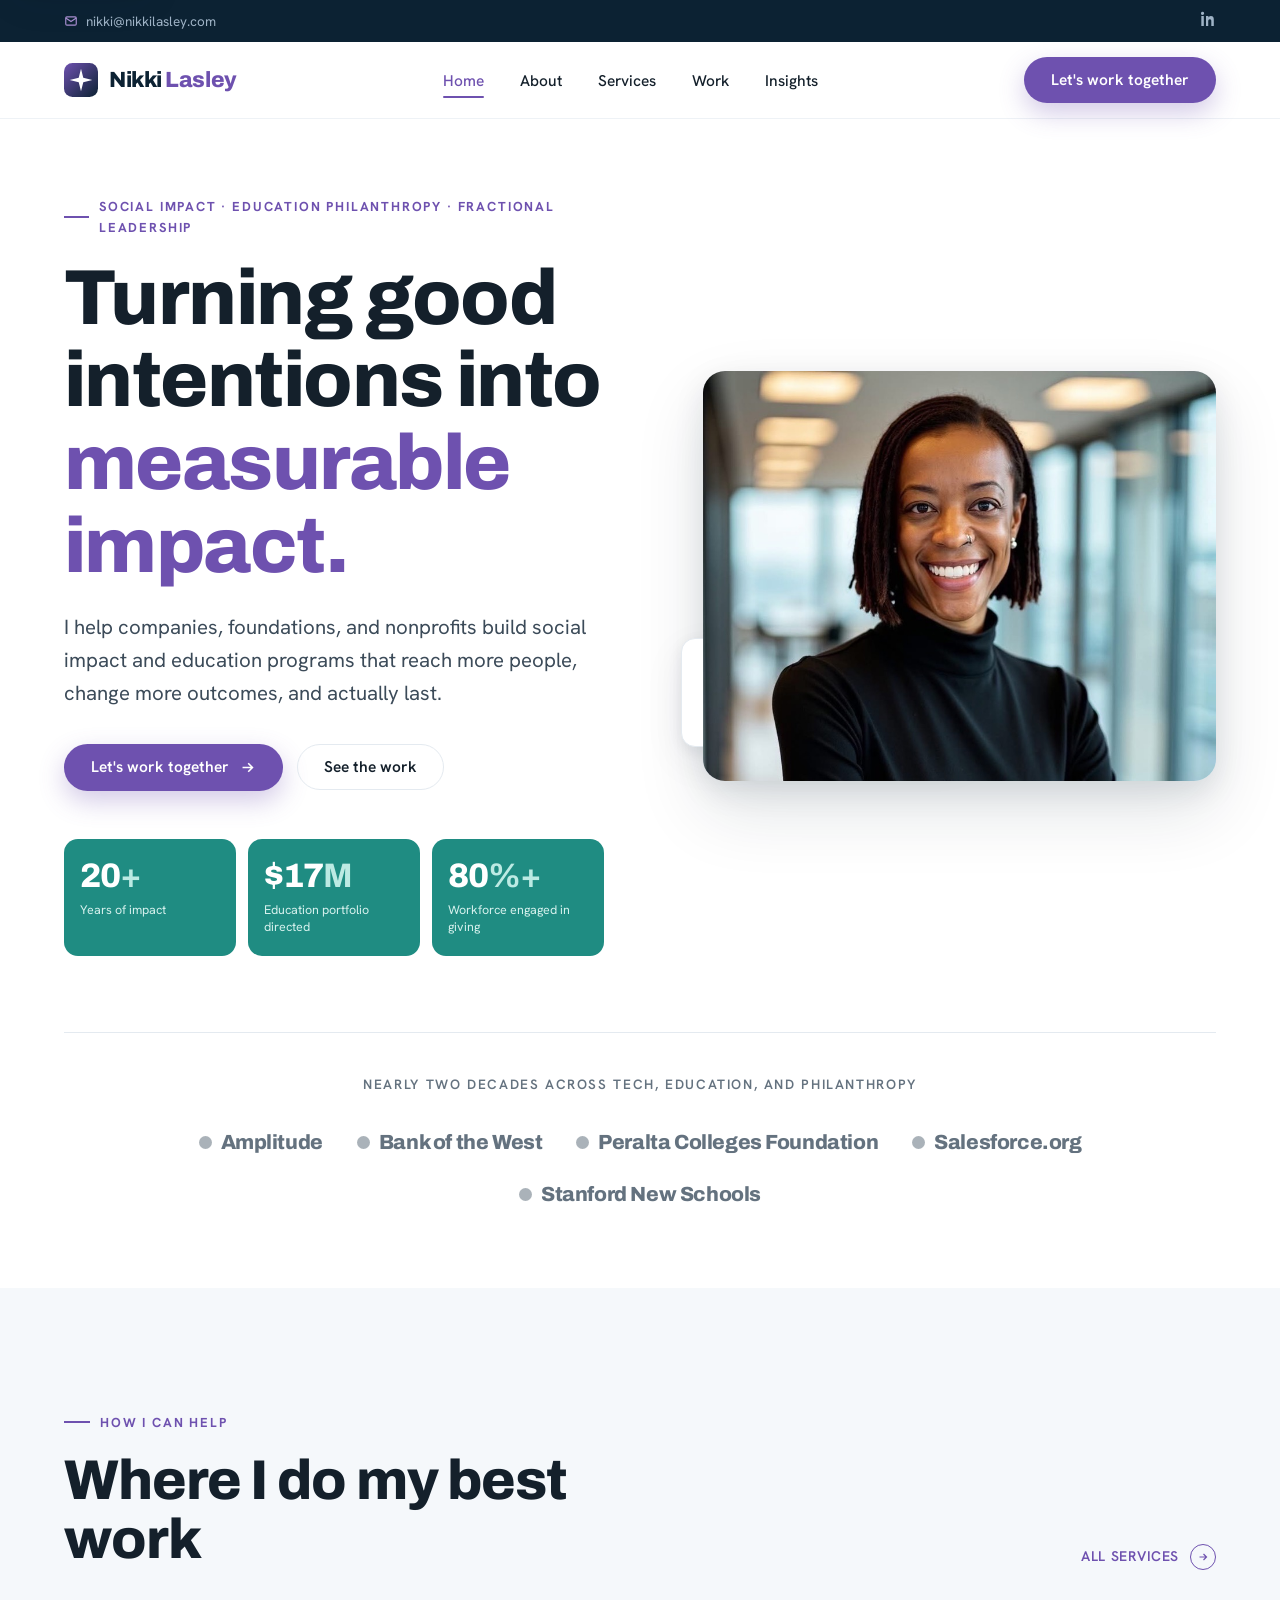
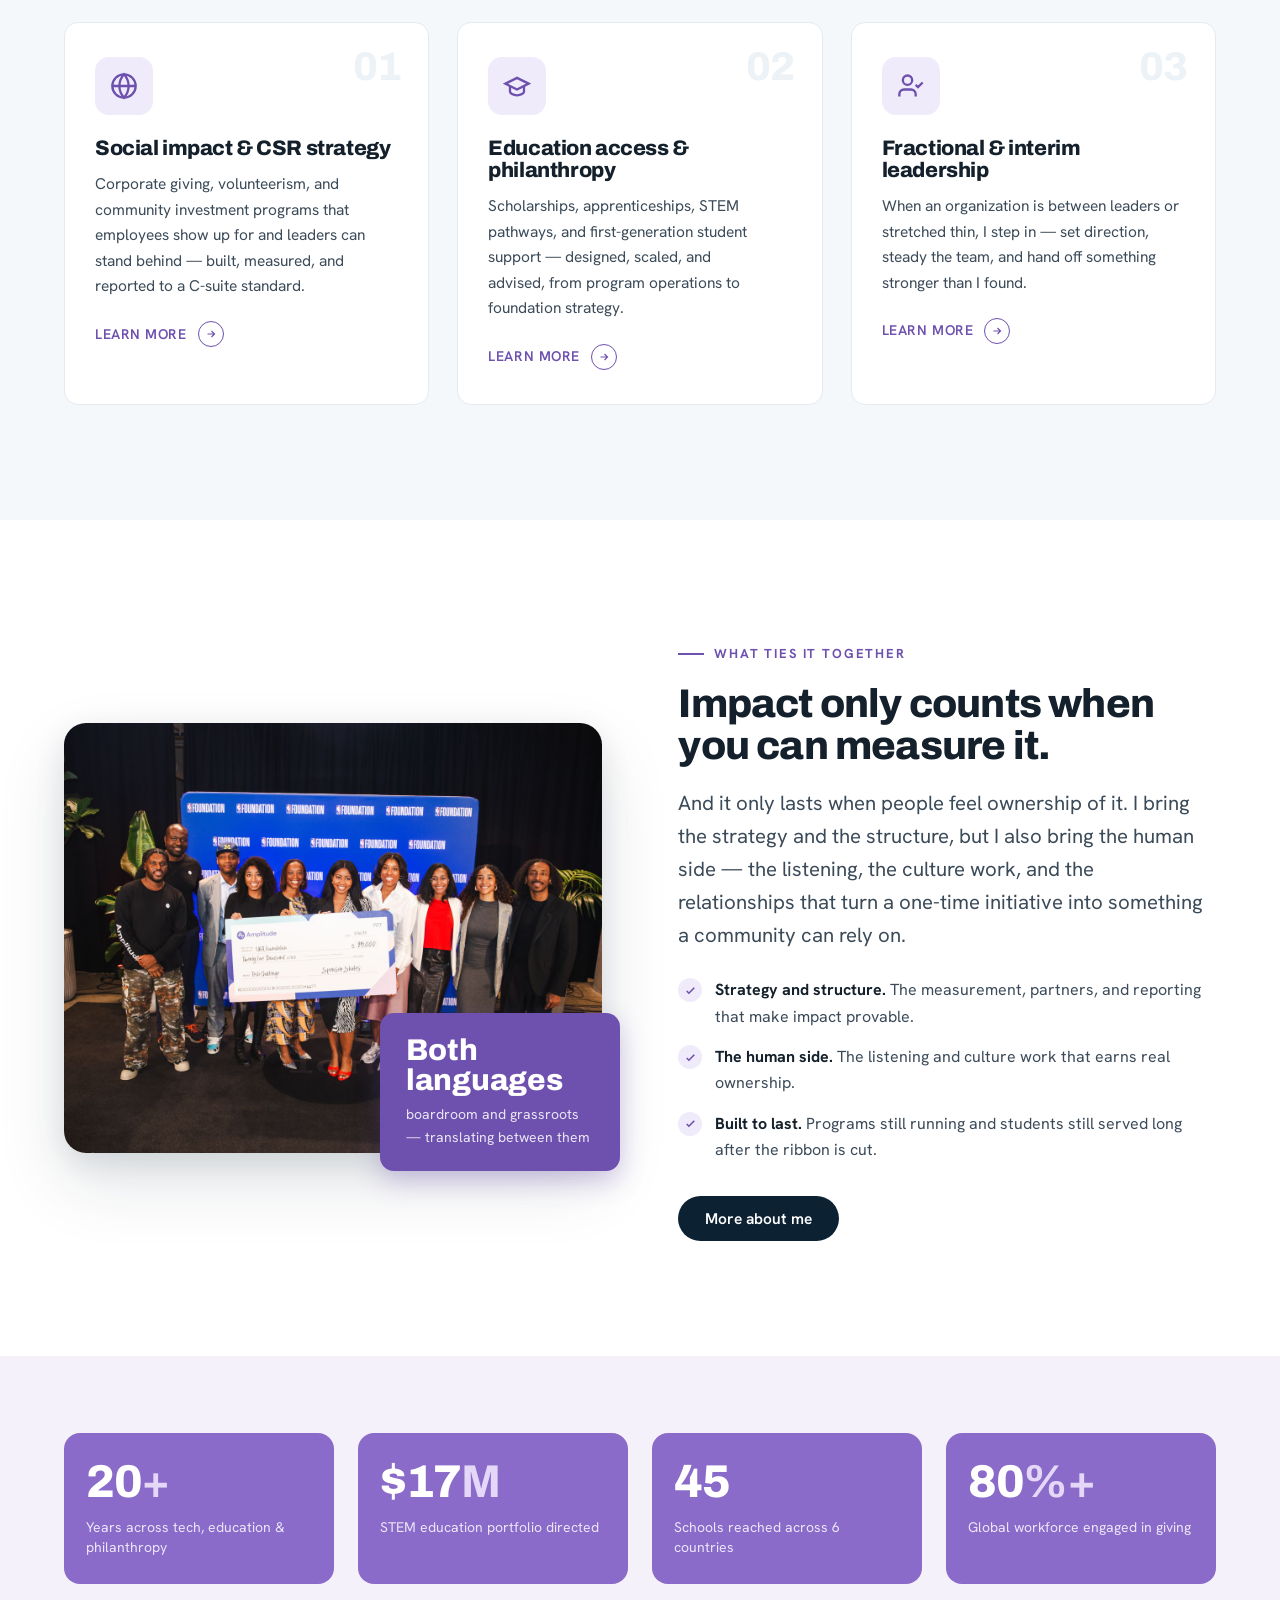
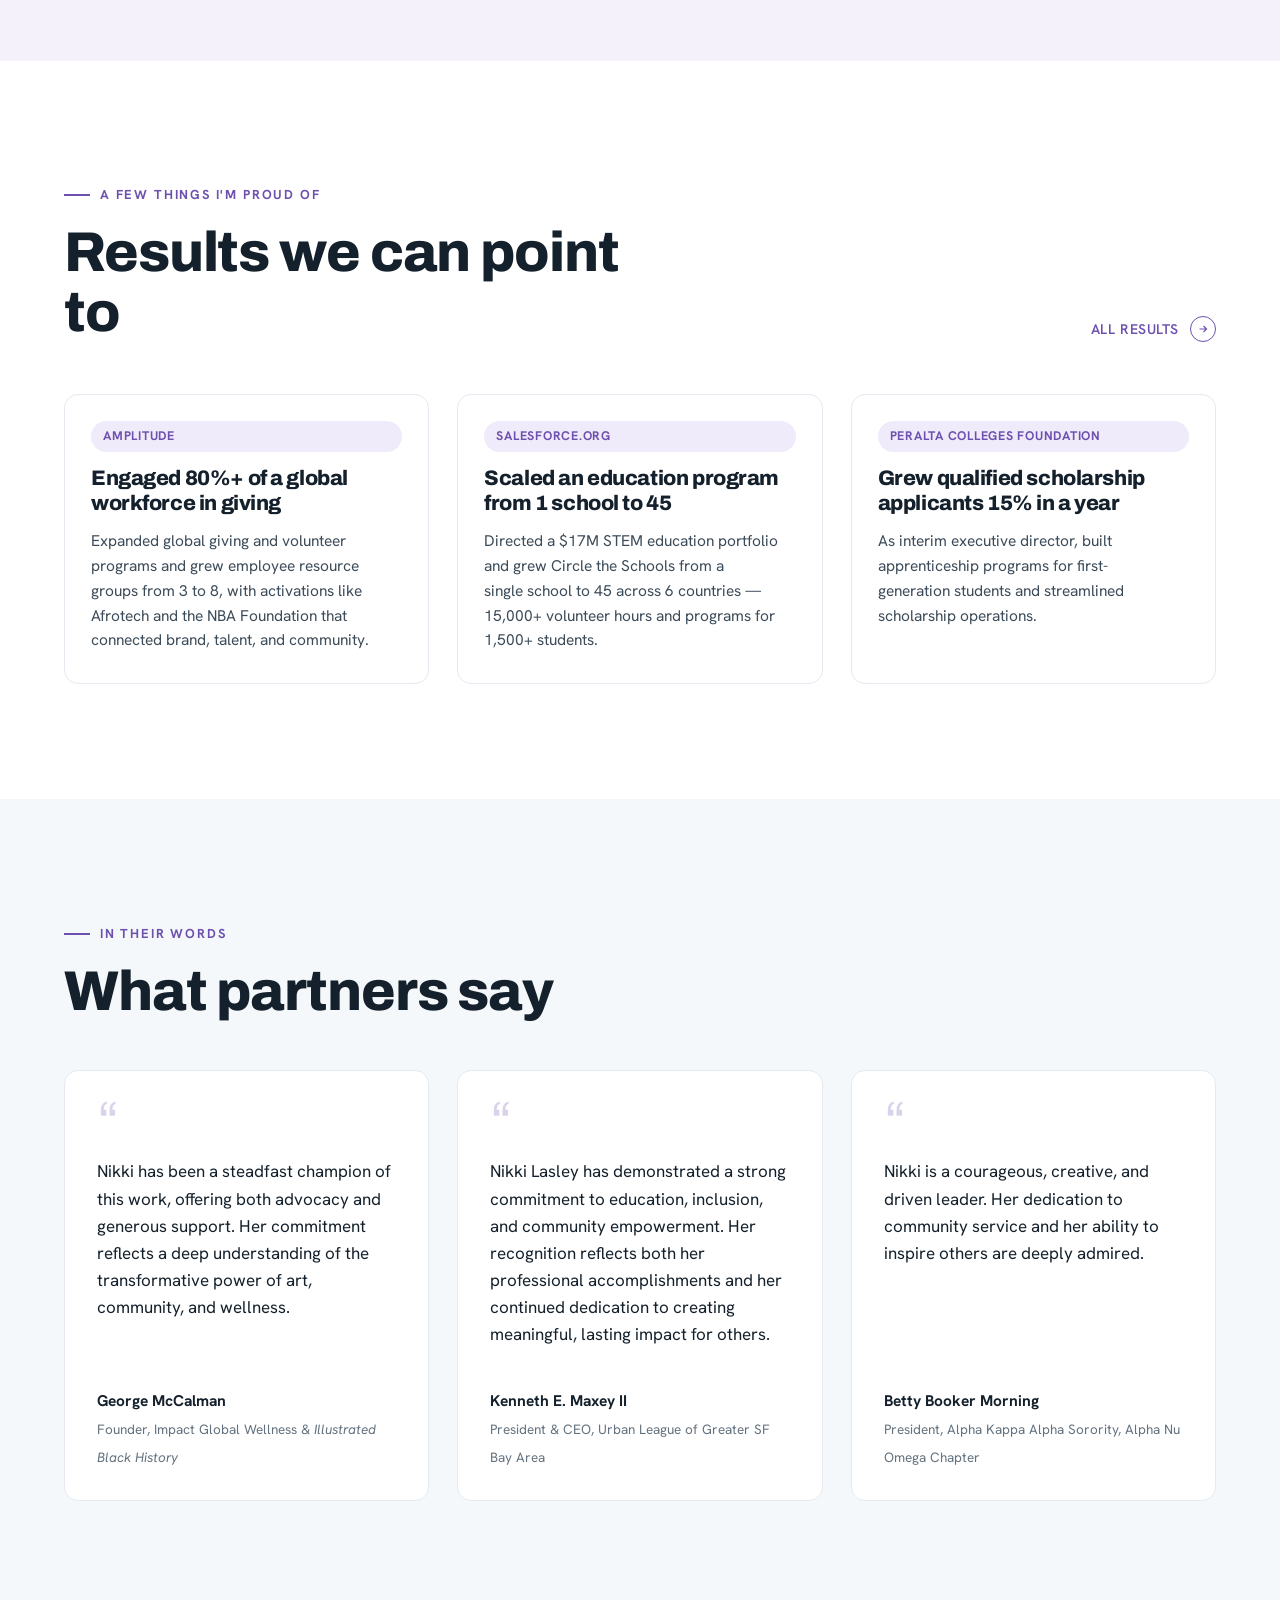
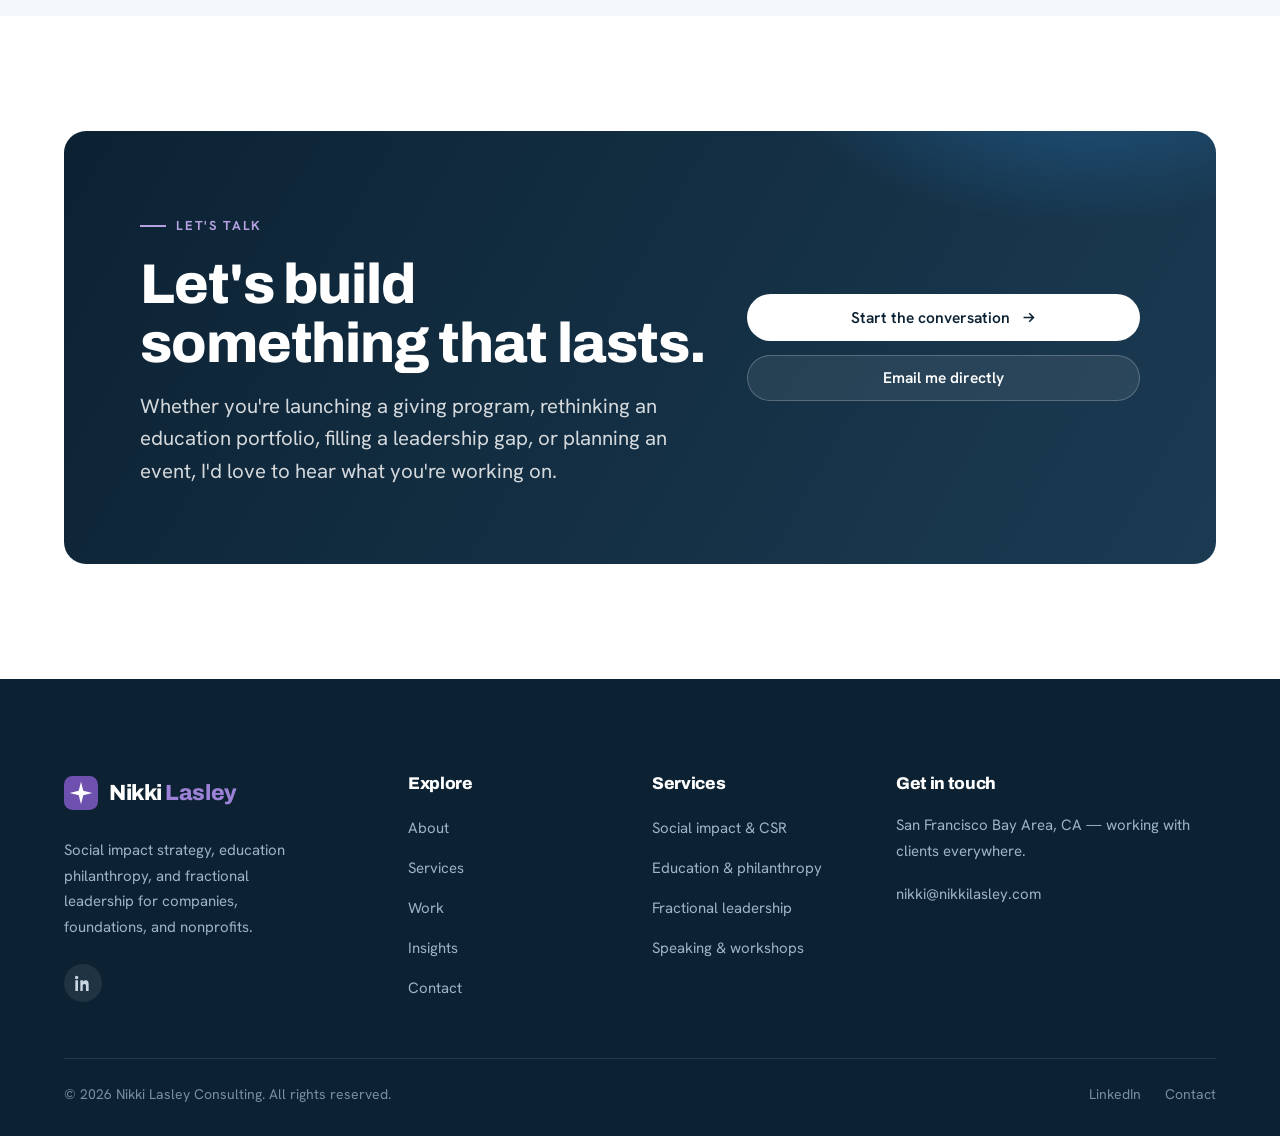
==== commit c0de64ed: "Add files via upload" ====
--- a/index.html
+++ b/index.html
@@ -79,12 +79,10 @@
             <svg viewBox="0 0 24 24" fill="none" stroke="currentColor" stroke-width="2.2"><path d="M5 12h14M13 6l6 6-6 6"/></svg></a>
           <a class="btn btn-ghost" href="work.html">See the work</a>
         </div>
-        <div style="display:flex;gap:34px;margin-top:48px;flex-wrap:wrap;">
-          <div><div class="stat"><div class="num" style="font-size:38px;">20<b>+</b></div></div><div class="meta" style="margin-top:4px;">Years of impact</div></div>
-          <div style="width:1px;background:var(--line);align-self:stretch;"></div>
-          <div><div class="stat"><div class="num" style="font-size:38px;">$17<b>M</b></div></div><div class="meta" style="margin-top:4px;">Education portfolio directed</div></div>
-          <div style="width:1px;background:var(--line);align-self:stretch;"></div>
-          <div><div class="stat"><div class="num" style="font-size:38px;">80<b>%+</b></div></div><div class="meta" style="margin-top:4px;">Workforce engaged in giving</div></div>
+        <div class="hero-stats" style="margin-top:48px;">
+          <div class="stat-card-t"><div class="num">20<b>+</b></div><div class="lbl">Years of impact</div></div>
+          <div class="stat-card-t"><div class="num">$17<b>M</b></div><div class="lbl">Education portfolio directed</div></div>
+          <div class="stat-card-t"><div class="num">80<b>%+</b></div><div class="lbl">Workforce engaged in giving</div></div>
         </div>
       </div>
       <div class="reveal" style="position:relative;">
--- a/assets/styles.css
+++ b/assets/styles.css
@@ -12,11 +12,11 @@
   --navy:        #0C2233;
   --navy-700:    #143047;
   --navy-600:    #1B3B53;
-  --blue:        #1A6CB4;
-  --blue-600:    #155EA0;
-  --blue-bright: #2E8AD8;
-  --blue-tint:   #E9F2FB;
-  --blue-tint-2: #F3F8FD;
+  --blue:        #6E51AF;
+  --blue-600:    #5C4197;
+  --blue-bright: #9C82D6;
+  --blue-tint:   #F0EBFA;
+  --blue-tint-2: #F7F4FC;
 
   /* Ink + neutrals */
   --ink:    #14202B;
@@ -44,7 +44,7 @@
   --sh-sm: 0 1px 2px rgba(12,34,51,.06), 0 2px 6px rgba(12,34,51,.05);
   --sh:    0 4px 14px rgba(12,34,51,.07), 0 14px 40px rgba(12,34,51,.07);
   --sh-lg: 0 10px 30px rgba(12,34,51,.10), 0 30px 70px rgba(12,34,51,.12);
-  --sh-blue: 0 10px 26px rgba(26,108,180,.30);
+  --sh-blue: 0 10px 26px rgba(110,81,175,.30);
 }
 
 * { box-sizing: border-box; }
@@ -117,8 +117,8 @@
   display: inline-block;
 }
 .eyebrow.center { justify-content: center; }
-.eyebrow.on-dark { color: #7FB6E6; }
-.eyebrow.on-dark::before { background: #7FB6E6; }
+.eyebrow.on-dark { color: #B6A0E0; }
+.eyebrow.on-dark::before { background: #B6A0E0; }
 
 .h-xl  { font-size: clamp(40px, 6.2vw, 78px); }
 .h-lg  { font-size: clamp(33px, 4.6vw, 56px); }
@@ -186,7 +186,7 @@
 .topbar a:hover { color: #fff; }
 .topbar .tb-left { display: flex; gap: 26px; align-items: center; }
 .topbar .tb-item { display: inline-flex; align-items: center; gap: 8px; }
-.topbar .tb-item svg { width: 14px; height: 14px; color: #5FA0D6; }
+.topbar .tb-item svg { width: 14px; height: 14px; color: #A98FD2; }
 .topbar .tb-social { display: flex; gap: 16px; align-items: center; }
 .topbar .tb-social svg { width: 15px; height: 15px; }
 
@@ -350,6 +350,21 @@
 .stat .lbl { margin-top: 10px; font-size: 15px; color: var(--muted); }
 .stat.on-dark .lbl { color:#9FB3C6; }
 .stat .num b { color: var(--blue); }
+
+
+
+/* hero metric color blocks (teal) */
+.hero-stats { display:grid; grid-template-columns:repeat(3,minmax(96px,1fr)); gap:12px; max-width:540px; }
+.stat-card-t { background:#1F8C82; border-radius:14px; padding:20px 16px; }
+.stat-card-t .num { font-family:var(--display); font-weight:800; font-size:34px; color:#fff; letter-spacing:-.03em; line-height:1; }
+.stat-card-t .num b { color:#BCEAE3; }
+.stat-card-t .lbl { margin-top:8px; font-size:12.5px; line-height:1.4; color:#D6F1ED; }
+
+/* metric color blocks */
+.stat-card { background:#8A6BC9; border-radius:16px; padding:26px 22px; }
+.stat-card .num { font-family:var(--display); font-weight:800; font-size:clamp(34px,4.4vw,46px); color:#fff; letter-spacing:-.03em; line-height:1; }
+.stat-card .num b { color:#E4D7F7; }
+.stat-card .lbl { margin-top:12px; font-size:14px; line-height:1.45; color:#EDE5F8; }
 
 /* check list */
 .checks { list-style:none; margin:0; padding:0; display:grid; gap:14px; }
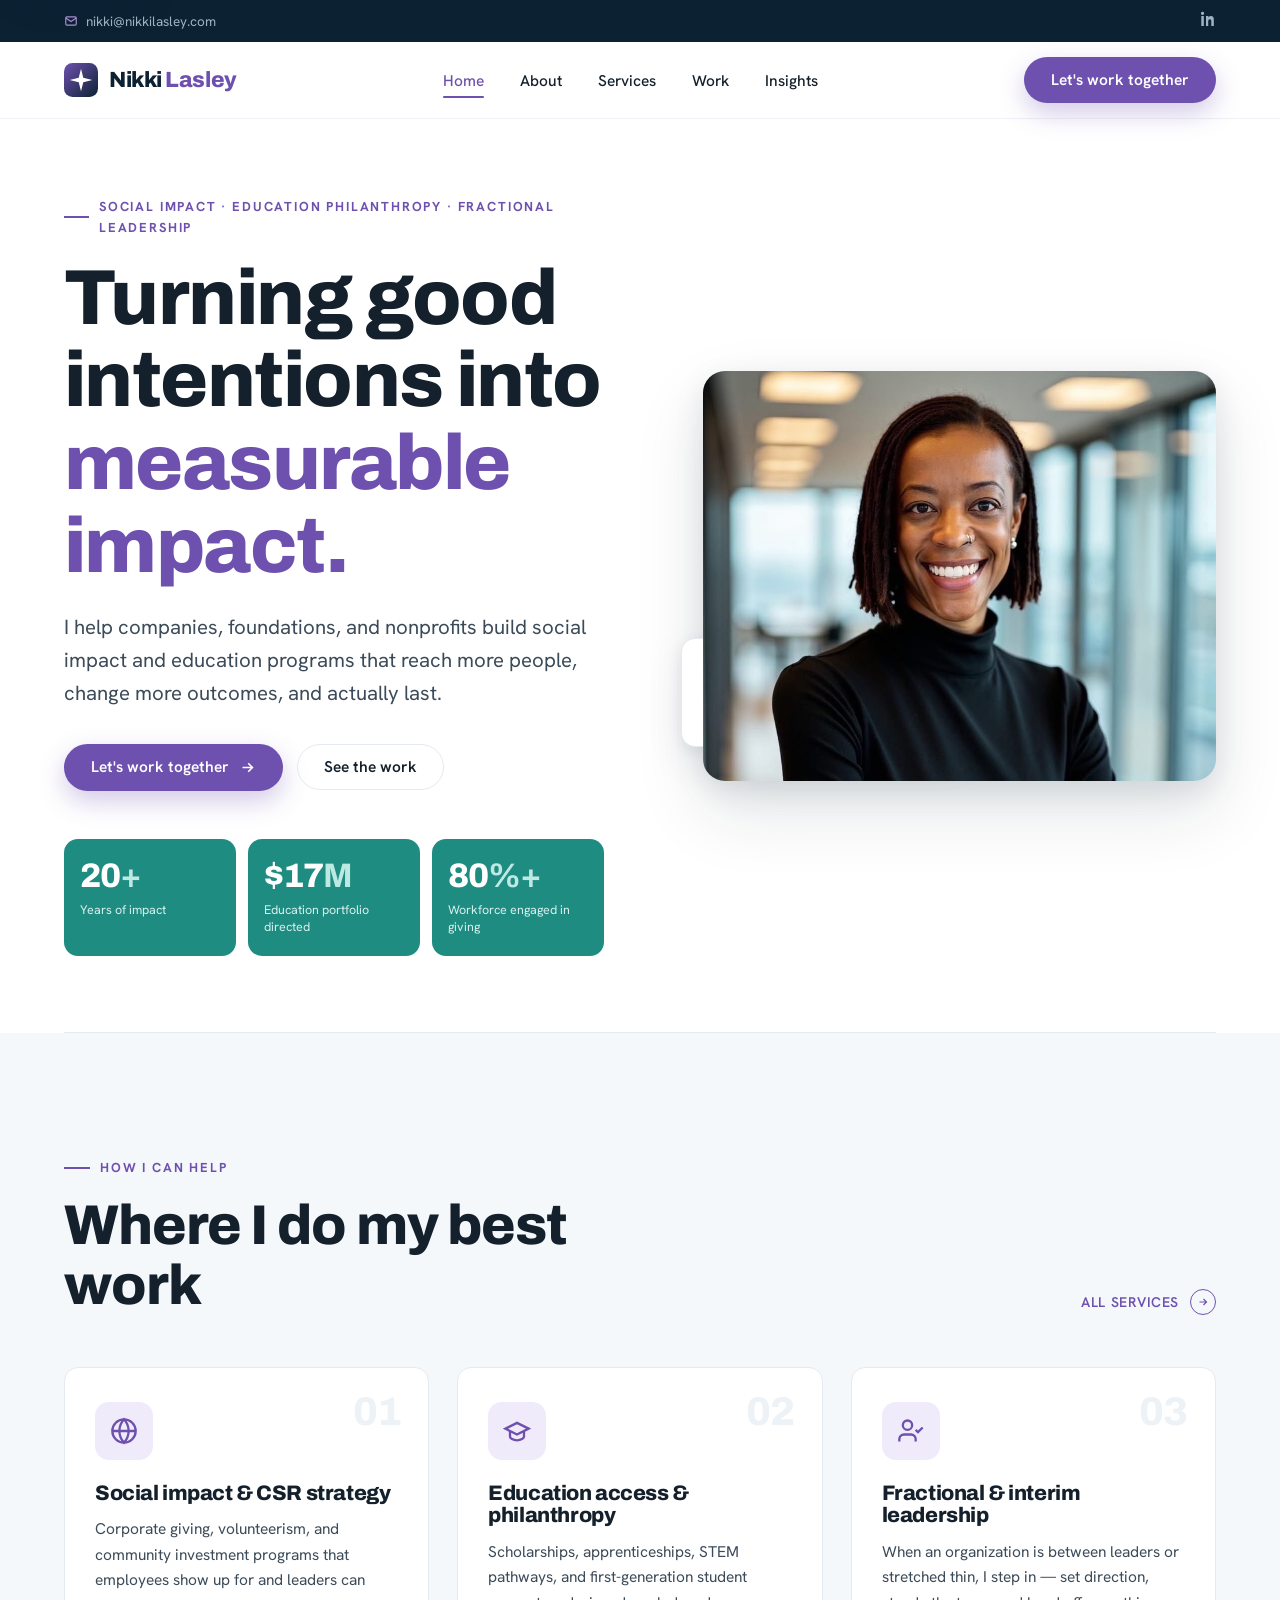
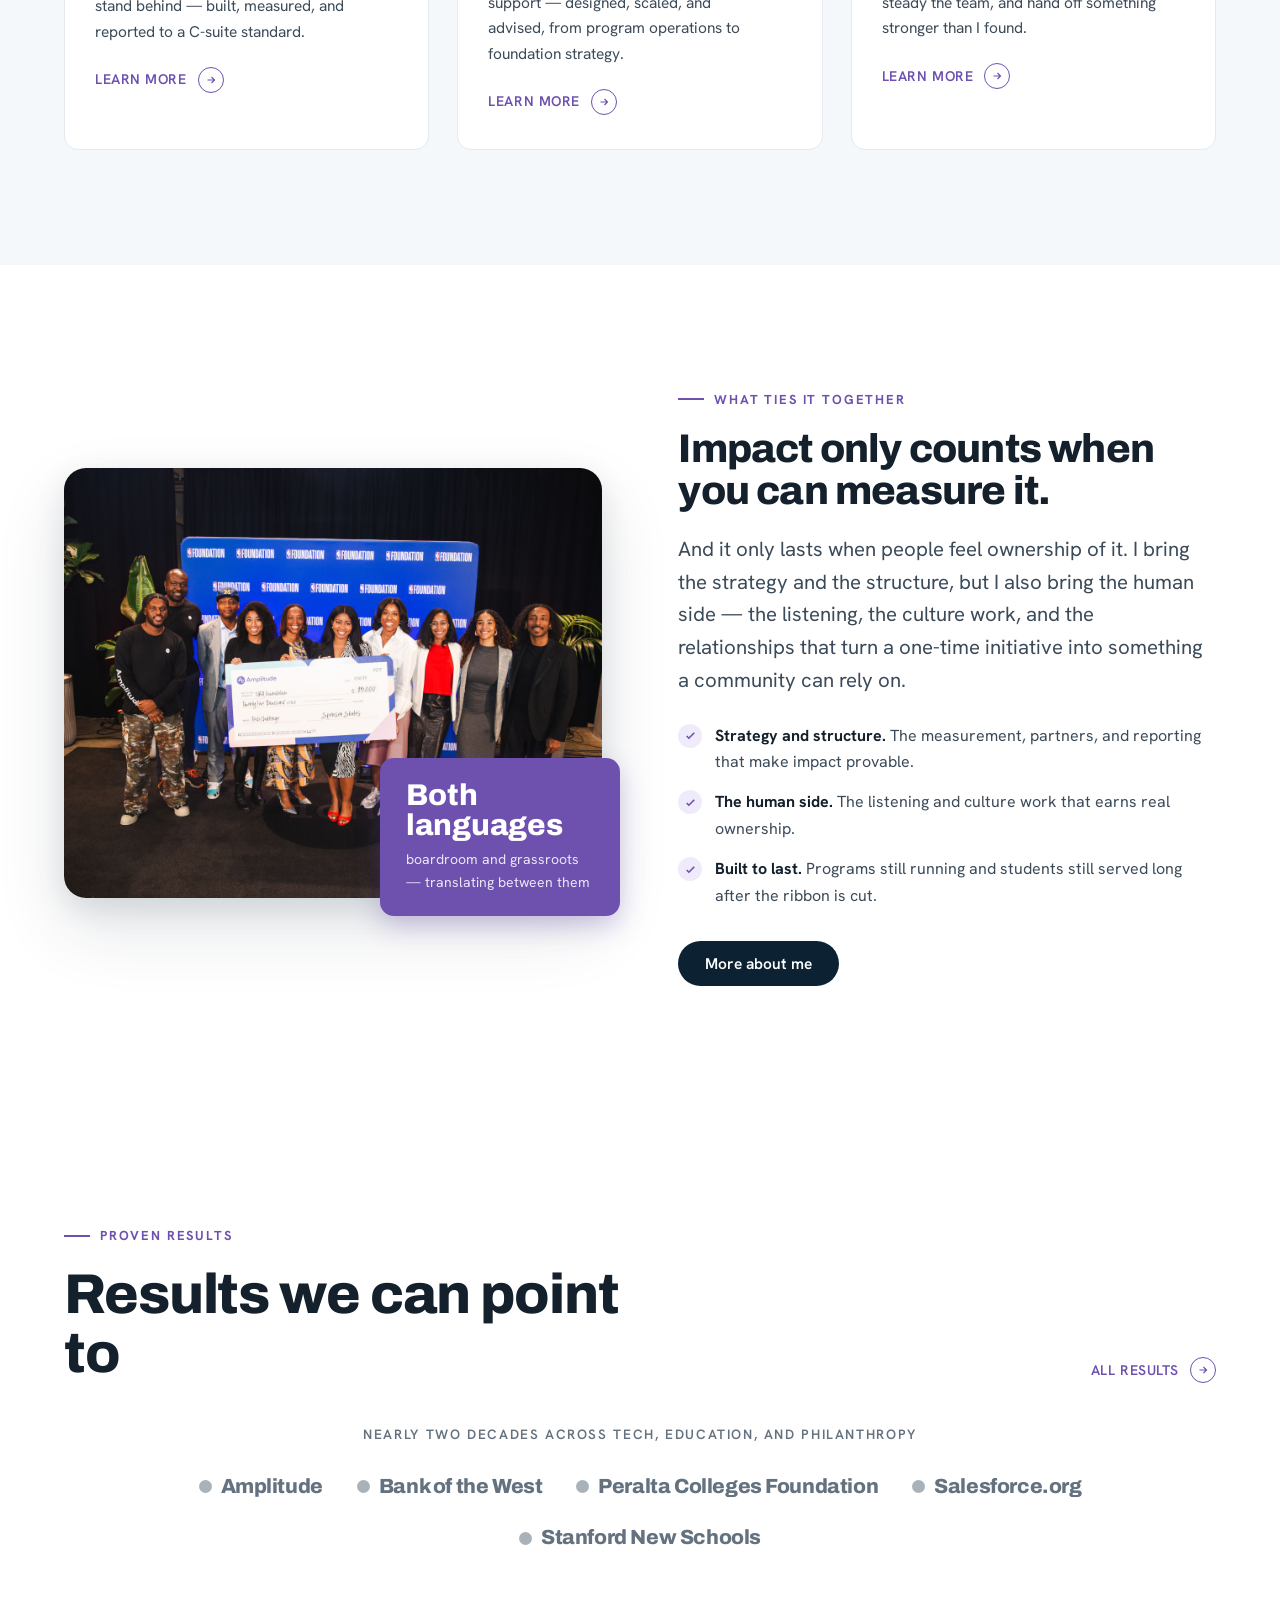
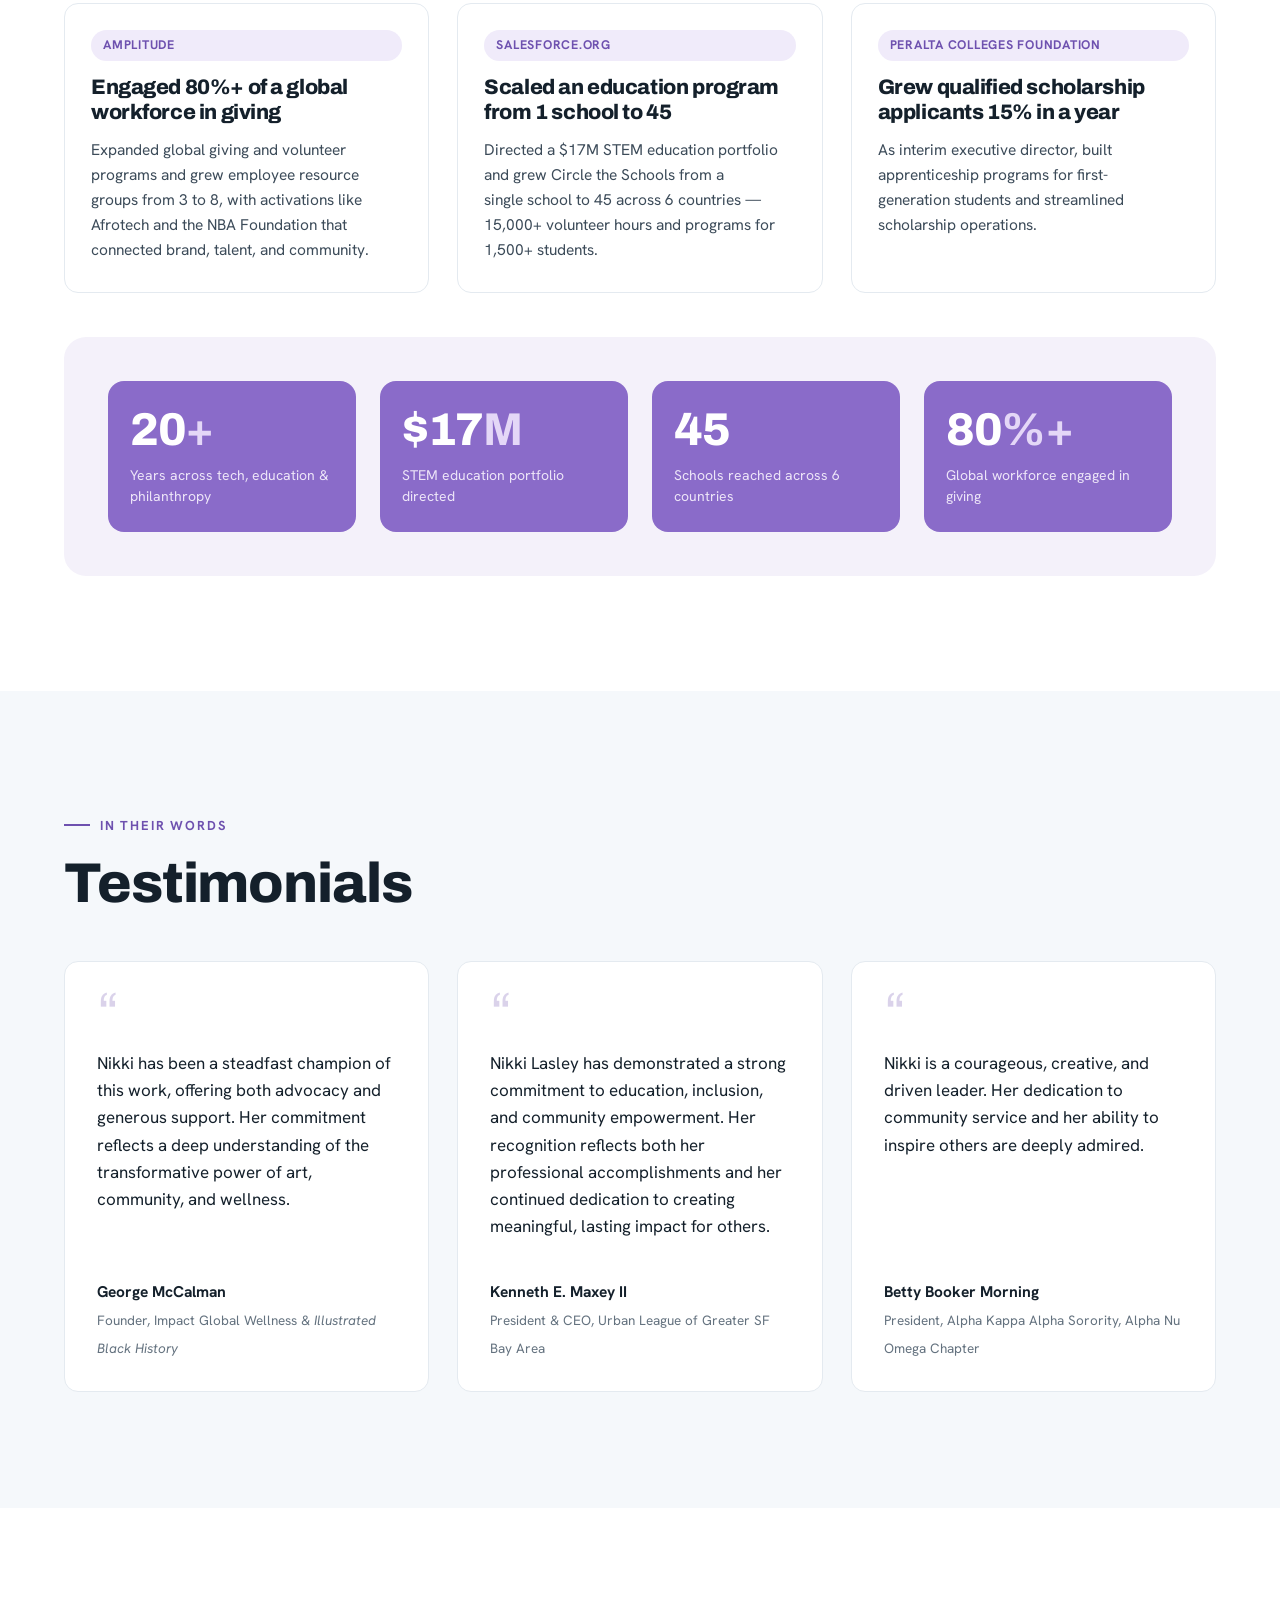
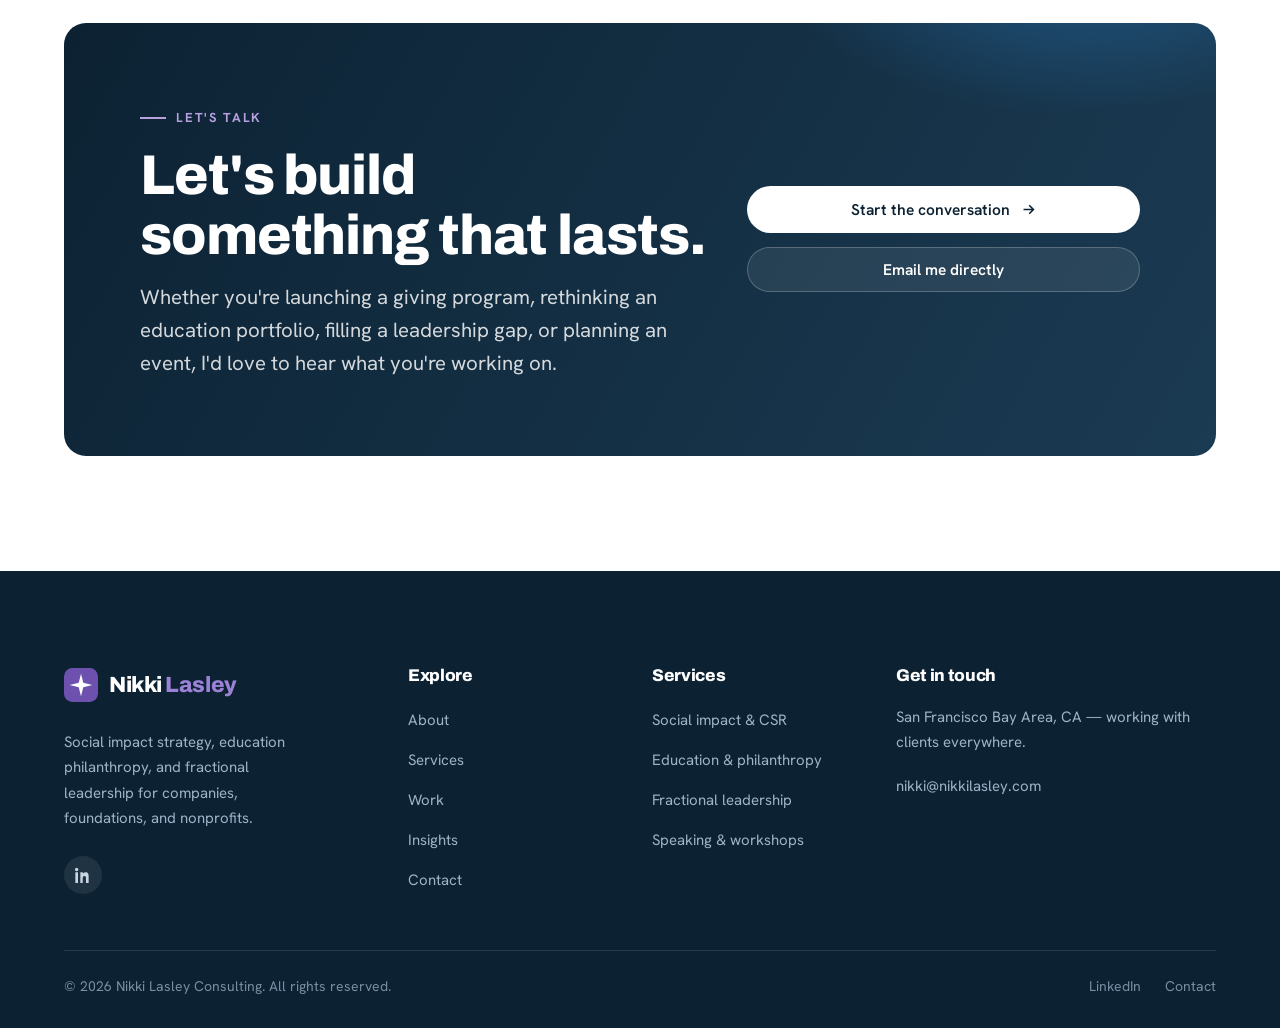
==== commit e1a63e49: "Add files via upload" ====
--- a/index.html
+++ b/index.html
@@ -4,9 +4,29 @@
 <meta charset="UTF-8" />
 <meta name="viewport" content="width=device-width, initial-scale=1.0" />
 <title>Nikki Lasley Consulting — Social Impact & Education Philanthropy</title>
-<meta name="description" content="Nikki Lasley helps companies, foundations, and nonprofits build social impact and education programs that reach more people, change more outcomes, and last. Nearly 20 years across tech, education, and philanthropy." />
+<meta name="description" content="Social impact and education philanthropy consulting from Nikki Lasley — helping companies, foundations, and nonprofits build programs that actually last." />
 <link rel="stylesheet" href="assets/styles.css" />
 <noscript><style>.reveal{opacity:1!important;transform:none!important;}</style></noscript>
+  <link rel="canonical" href="https://nikkilasley.com/" />
+  <meta property="og:type" content="website" />
+  <meta property="og:site_name" content="Nikki Lasley Consulting" />
+  <meta property="og:title" content="Nikki Lasley Consulting — Social Impact & Education Philanthropy" />
+  <meta property="og:description" content="Social impact and education philanthropy consulting from Nikki Lasley — helping companies, foundations, and nonprofits build programs that actually last." />
+  <meta property="og:url" content="https://nikkilasley.com/" />
+  <meta property="og:image" content="https://nikkilasley.com/assets/og-card.jpg" />
+  <meta property="og:image:width" content="1200" />
+  <meta property="og:image:height" content="630" />
+  <meta property="og:image:alt" content="Nikki Lasley" />
+  <meta name="twitter:card" content="summary_large_image" />
+  <meta name="twitter:title" content="Nikki Lasley Consulting — Social Impact & Education Philanthropy" />
+  <meta name="twitter:description" content="Social impact and education philanthropy consulting from Nikki Lasley — helping companies, foundations, and nonprofits build programs that actually last." />
+  <meta name="twitter:image" content="https://nikkilasley.com/assets/og-card.jpg" />
+  <script type="application/ld+json">
+{"@context":"https://schema.org","@graph":[
+{"@type":"Person","@id":"https://nikkilasley.com/#nikki","name":"Nikki Lasley","url":"https://nikkilasley.com/","image":"https://nikkilasley.com/assets/nikki.jpg","jobTitle":"Social Impact & Education Philanthropy Consultant","sameAs":["https://linkedin.com/in/nikkilasley"],"knowsAbout":["Social impact strategy","Corporate social responsibility","Education philanthropy","Employee volunteering","Fractional leadership"]},
+{"@type":"ProfessionalService","@id":"https://nikkilasley.com/#business","name":"Nikki Lasley Consulting","url":"https://nikkilasley.com/","image":"https://nikkilasley.com/assets/nikki.jpg","founder":{"@id":"https://nikkilasley.com/#nikki"},"areaServed":["San Francisco Bay Area, CA","United States"],"description":"Social impact strategy, education philanthropy, and fractional leadership for companies, foundations, and nonprofits.","email":"nikki@nikkilasley.com"}
+]}
+</script>
 </head>
 <body>
 <a class="skip-link" href="#main">Skip to content</a>
@@ -104,19 +124,9 @@
   </div>
 </section>
 
-<!-- ============ EXPERIENCE STRIP ============ -->
-<section class="pad-sm" style="padding-top:0;">
-  <div class="wrap-wide">
-    <hr class="divider" style="margin-bottom:40px;" />
-    <p class="center" style="font-size:13.5px;letter-spacing:.12em;text-transform:uppercase;color:var(--muted);font-weight:600;margin-bottom:30px;">Nearly two decades across tech, education, and philanthropy</p>
-    <div class="logos">
-      <span class="lg"><span class="dot"></span>Amplitude</span>
-      <span class="lg"><span class="dot"></span>Bank of the West</span>
-      <span class="lg"><span class="dot"></span>Peralta Colleges Foundation</span>
-      <span class="lg"><span class="dot"></span>Salesforce.org</span>
-      <span class="lg"><span class="dot"></span>Stanford New Schools</span>
-    </div>
-  </div>
+<!-- ============ HERO DIVIDER ============ -->
+<section class="pad-sm" style="padding-top:0;padding-bottom:0;">
+  <div class="wrap-wide"><hr class="divider" /></div>
 </section>
 
 <!-- ============ SERVICES ============ -->
@@ -183,28 +193,28 @@
   </div>
 </section>
 
-<!-- ============ STATS BAND ============ -->
-<section class="pad-sm" style="background:#F4F1FA;">
-  <div class="wrap-wide">
-    <div class="stats">
-      <div class="stat-card reveal"><div class="num">20<b>+</b></div><div class="lbl">Years across tech, education &amp; philanthropy</div></div>
-      <div class="stat-card reveal"><div class="num">$17<b>M</b></div><div class="lbl">STEM education portfolio directed</div></div>
-      <div class="stat-card reveal"><div class="num">45</div><div class="lbl">Schools reached across 6 countries</div></div>
-      <div class="stat-card reveal"><div class="num">80<b>%+</b></div><div class="lbl">Global workforce engaged in giving</div></div>
-    </div>
-  </div>
-</section>
-
-<!-- ============ SELECTED WORK ============ -->
+<!-- ============ PROVEN RESULTS ============ -->
 <section class="pad">
   <div class="wrap-wide">
-    <div style="display:flex;justify-content:space-between;align-items:flex-end;gap:30px;flex-wrap:wrap;margin-bottom:52px;">
+    <div style="display:flex;justify-content:space-between;align-items:flex-end;gap:30px;flex-wrap:wrap;margin-bottom:40px;">
       <div class="reveal" style="max-width:620px;">
-        <span class="eyebrow">A few things I'm proud of</span>
+        <span class="eyebrow">Proven Results</span>
         <h2 class="h-lg">Results we can point to</h2>
       </div>
       <a class="more reveal" href="work.html">All results <span class="circ"><svg viewBox="0 0 24 24" fill="none" stroke="currentColor" stroke-width="2.4"><path d="M5 12h14M13 6l6 6-6 6"/></svg></span></a>
     </div>
+
+    <!-- where the work happened -->
+    <p class="reveal" style="text-align:center;font-size:13.5px;letter-spacing:.12em;text-transform:uppercase;color:var(--muted);font-weight:600;margin-bottom:24px;">Nearly two decades across tech, education, and philanthropy</p>
+    <div class="logos reveal" style="margin-bottom:48px;">
+      <span class="lg"><span class="dot"></span>Amplitude</span>
+      <span class="lg"><span class="dot"></span>Bank of the West</span>
+      <span class="lg"><span class="dot"></span>Peralta Colleges Foundation</span>
+      <span class="lg"><span class="dot"></span>Salesforce.org</span>
+      <span class="lg"><span class="dot"></span>Stanford New Schools</span>
+    </div>
+
+    <!-- what the work delivered -->
     <div class="grid g-3">
       <article class="card reveal">
         <div class="card-body">
@@ -217,7 +227,7 @@
         <div class="card-body">
           <span class="tag">Salesforce.org</span>
           <h3>Scaled an education program from 1 school to 45</h3>
-          <p>Directed a $17M STEM education portfolio and grew Circle the Schools from a single school to 45 across 6 countries — 15,000+ volunteer hours and programs for 1,500+ students.</p>
+          <p>Directed a $17M STEM education portfolio and grew Circle the Schools from a single school to 45 across 6 countries &mdash; 15,000+ volunteer hours and programs for 1,500+ students.</p>
         </div>
       </article>
       <article class="card reveal">
@@ -228,6 +238,16 @@
         </div>
       </article>
     </div>
+
+    <!-- the numbers behind the work -->
+    <div style="background:#F4F1FA;border-radius:var(--r-lg);padding:clamp(28px,4vw,44px);margin-top:44px;">
+      <div class="stats">
+        <div class="stat-card reveal"><div class="num">20<b>+</b></div><div class="lbl">Years across tech, education &amp; philanthropy</div></div>
+        <div class="stat-card reveal"><div class="num">$17<b>M</b></div><div class="lbl">STEM education portfolio directed</div></div>
+        <div class="stat-card reveal"><div class="num">45</div><div class="lbl">Schools reached across 6 countries</div></div>
+        <div class="stat-card reveal"><div class="num">80<b>%+</b></div><div class="lbl">Global workforce engaged in giving</div></div>
+      </div>
+    </div>
   </div>
 </section>
 
@@ -237,7 +257,7 @@
     <div style="display:flex;justify-content:space-between;align-items:flex-end;gap:30px;flex-wrap:wrap;margin-bottom:48px;">
       <div class="reveal" style="max-width:560px;">
         <span class="eyebrow">In their words</span>
-        <h2 class="h-lg">What partners say</h2>
+        <h2 class="h-lg">Testimonials</h2>
       </div>
     </div>
     <div class="grid g-3">
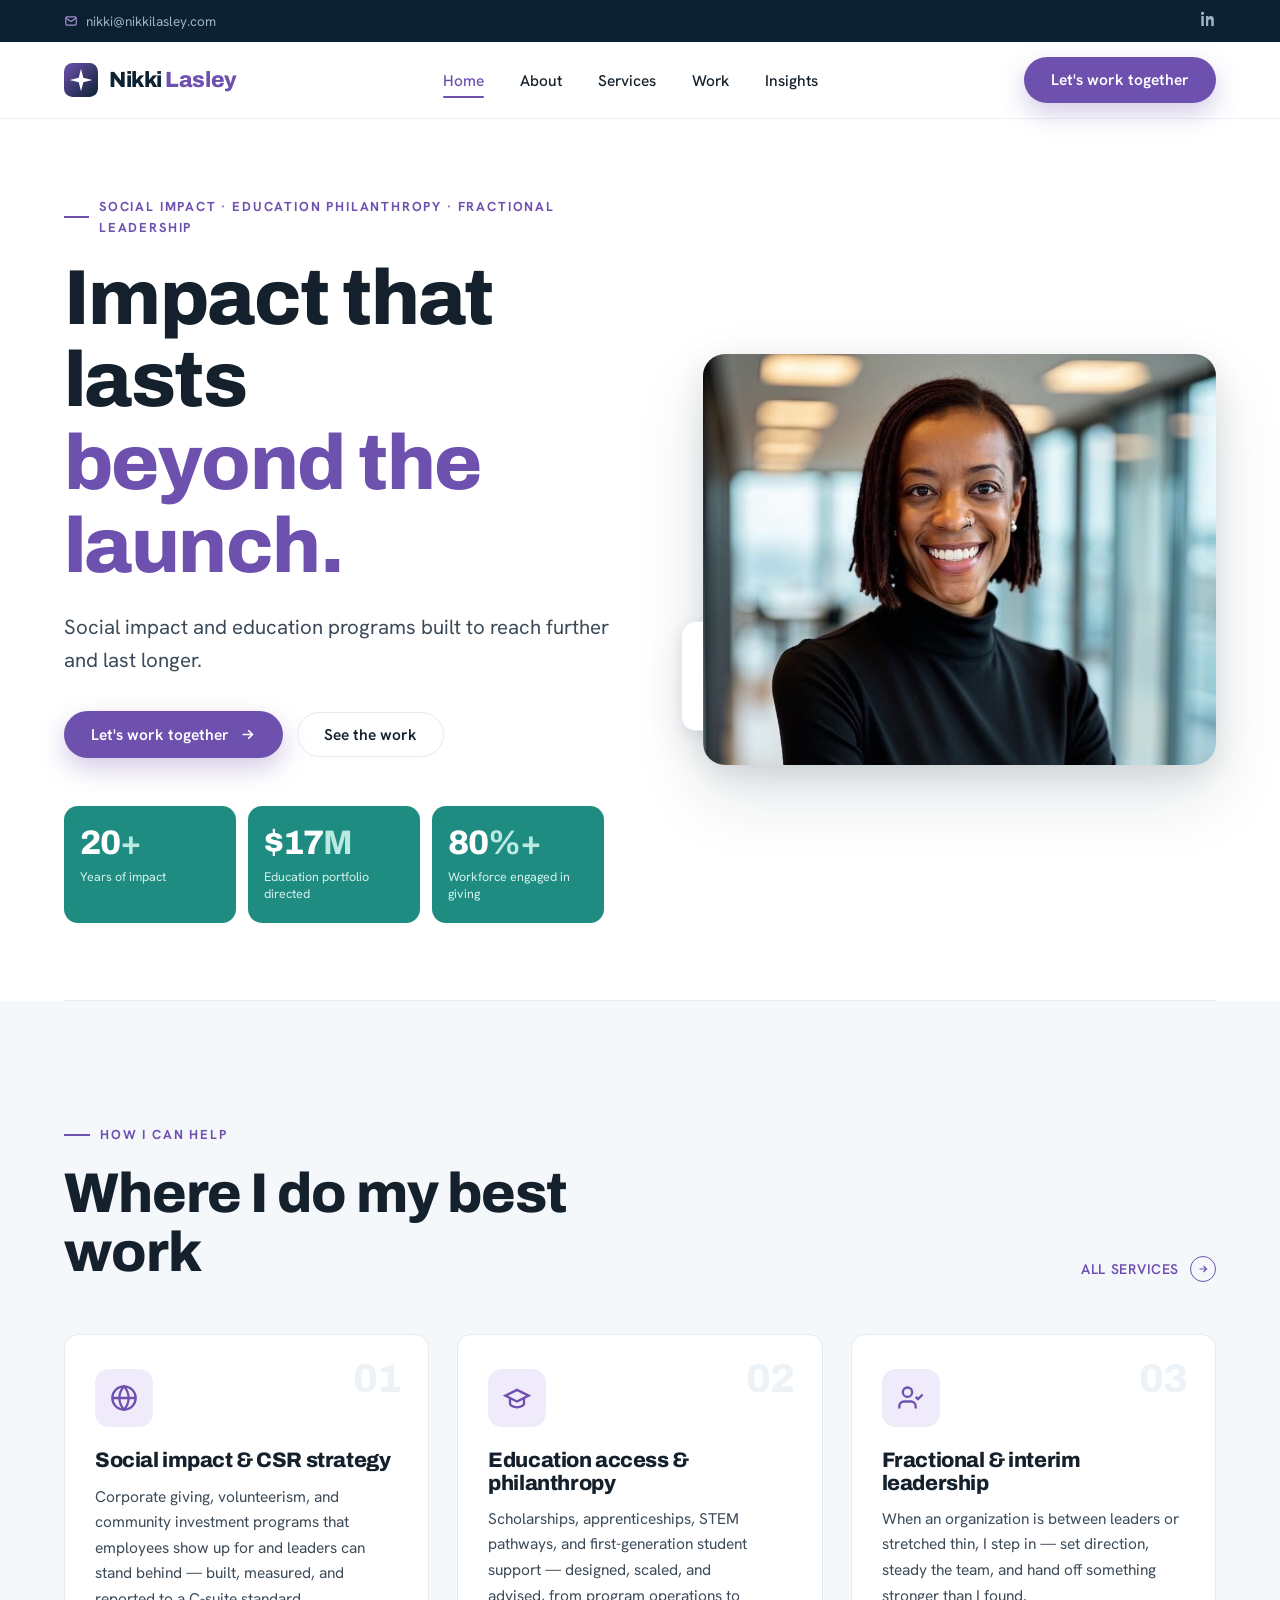
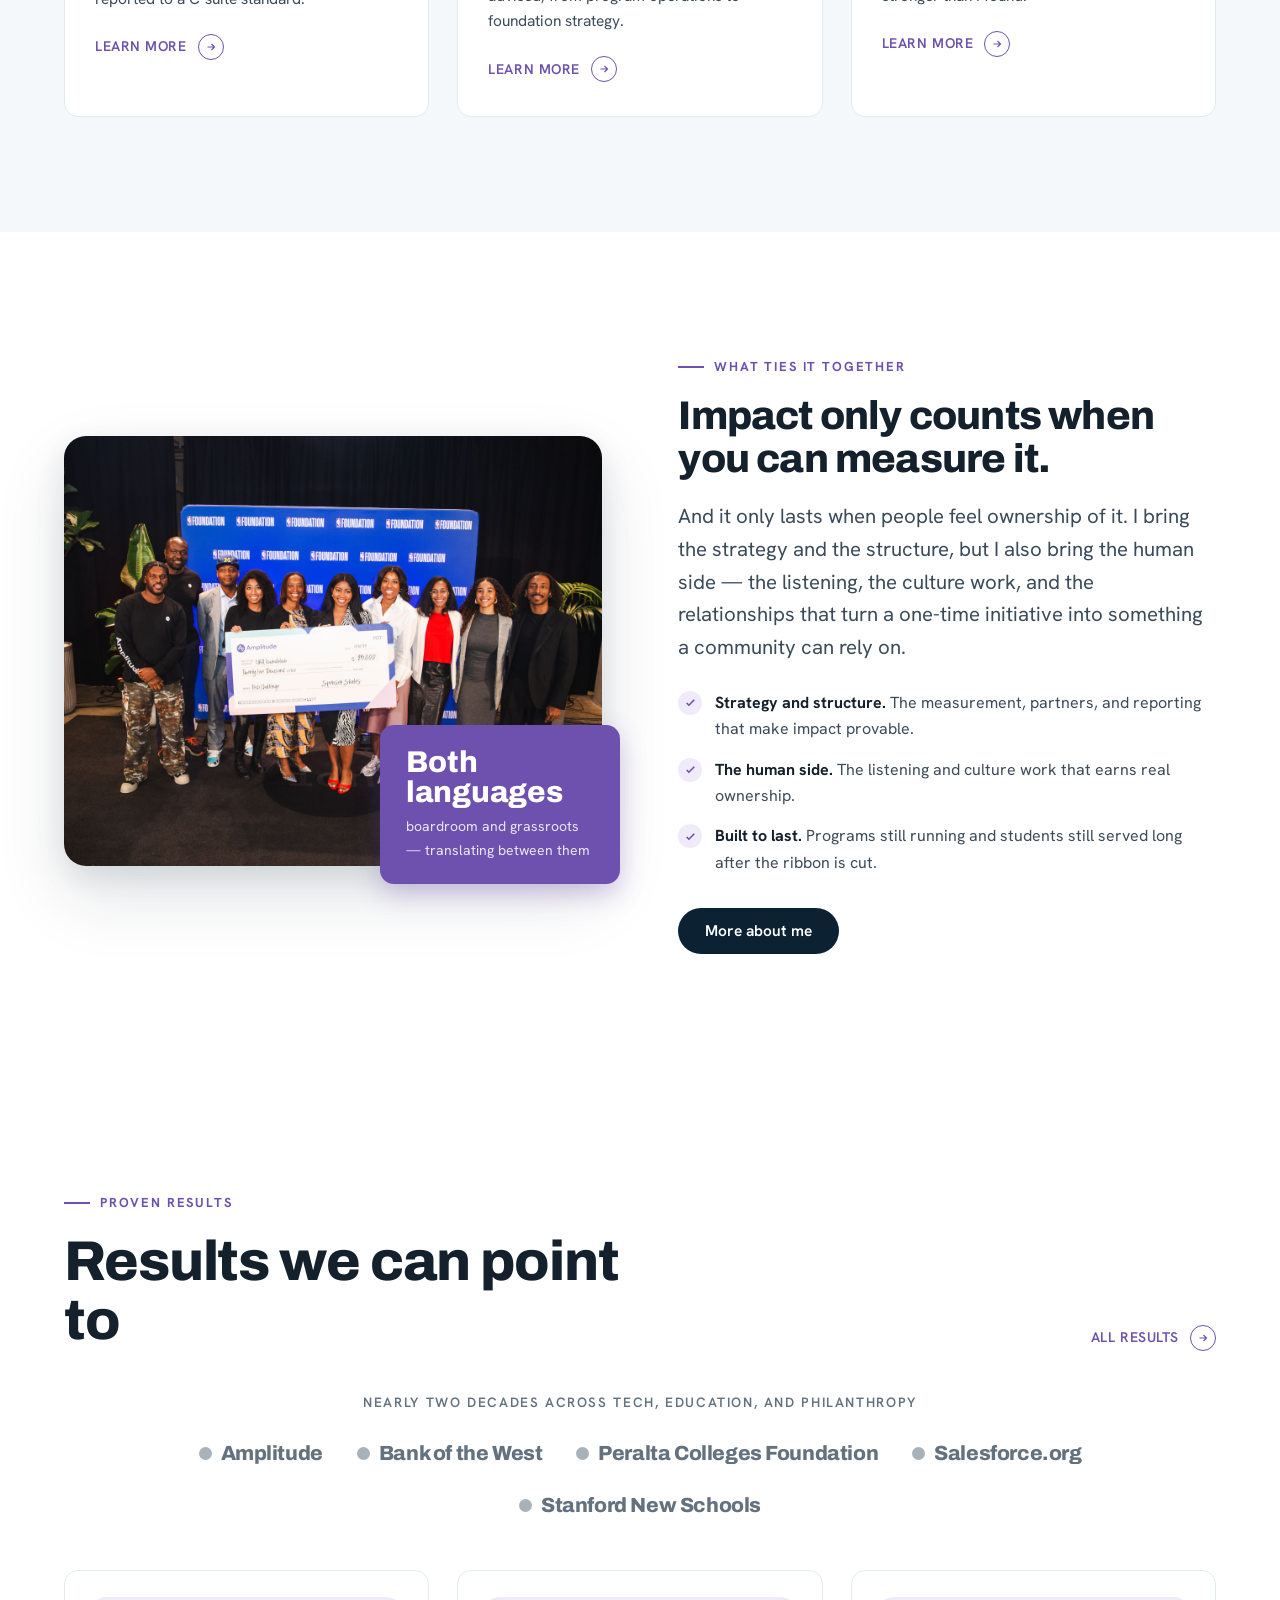
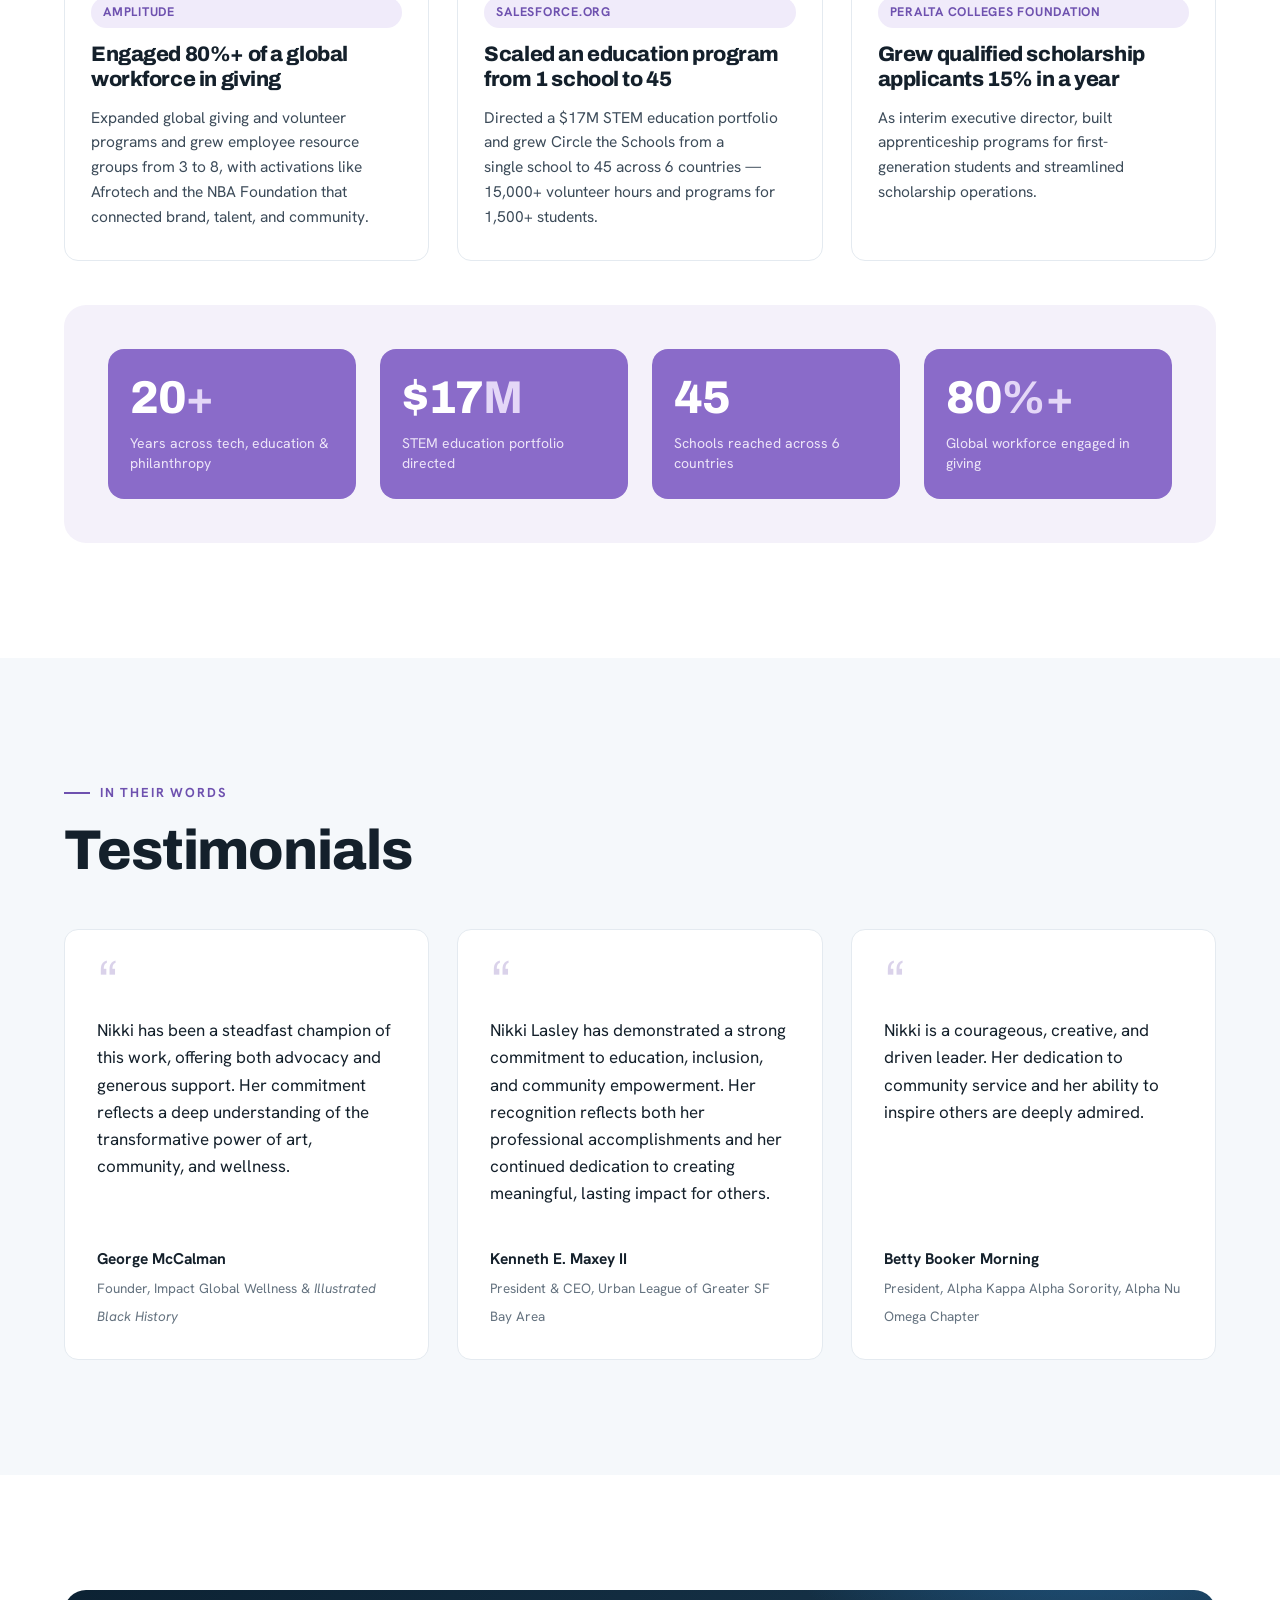
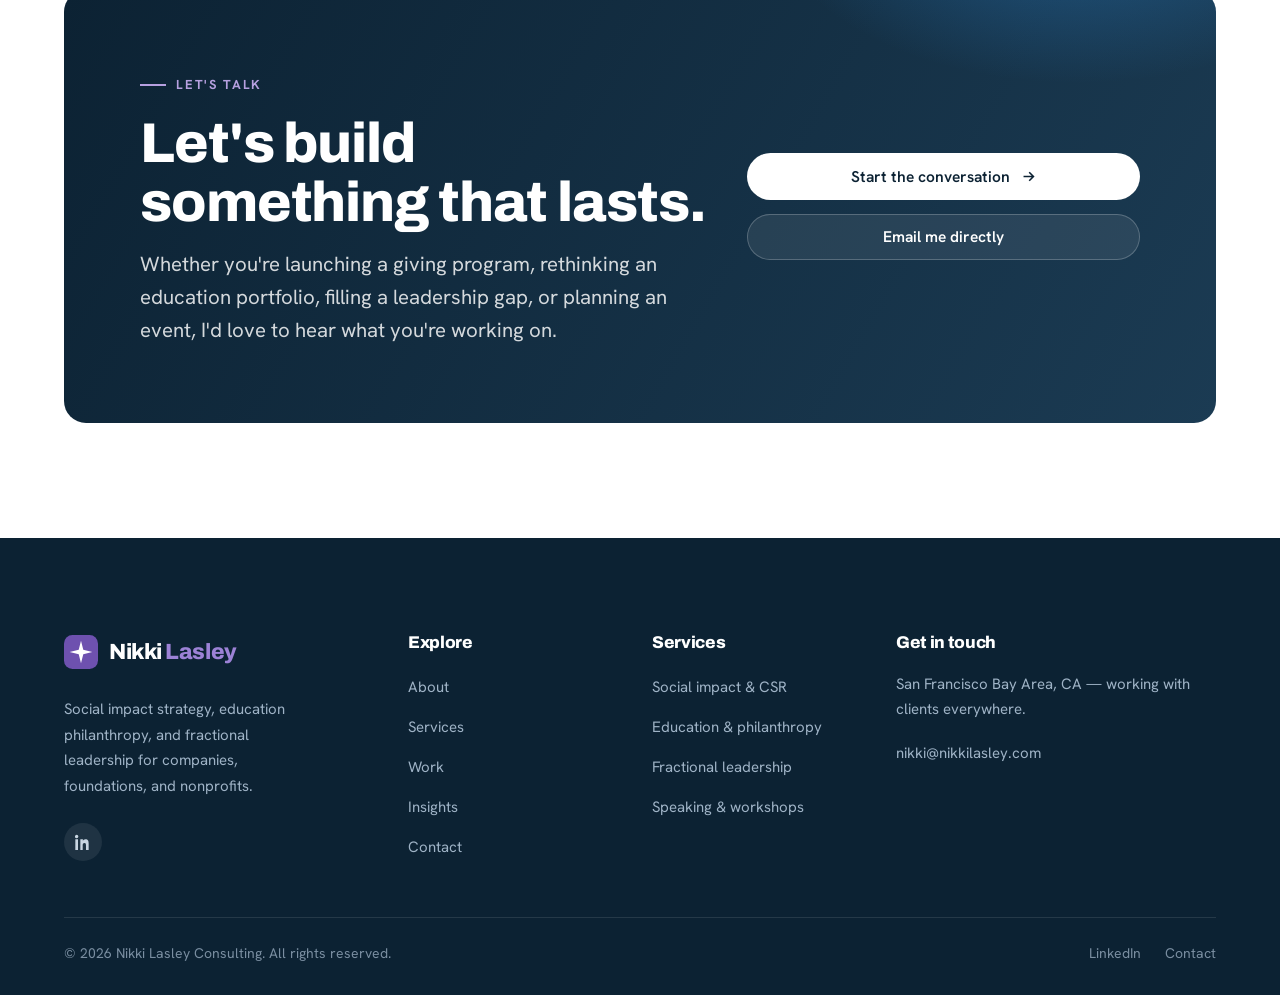
==== commit b924295e: "Add files via upload" ====
--- a/index.html
+++ b/index.html
@@ -90,11 +90,11 @@
 <section id="main" class="pad" style="padding-top:clamp(48px,6vw,84px);padding-bottom:clamp(48px,6vw,80px);overflow:hidden;">
   <div class="wrap-wide">
     <div style="display:grid;grid-template-columns:1.05fr .95fr;gap:clamp(40px,6vw,72px);align-items:center;" class="hero-grid">
-      <div class="reveal">
+      <div class="reveal hero-col">
         <span class="eyebrow">Social impact · education philanthropy · fractional leadership</span>
-        <h1 class="h-xl" style="margin-bottom:24px;">Turning good<br>intentions into<br><span style="color:var(--blue)">measurable impact.</span></h1>
-        <p class="lead measure" style="margin-bottom:34px;">I help companies, foundations, and nonprofits build social impact and education programs that reach more people, change more outcomes, and actually last.</p>
-        <div style="display:flex;gap:14px;flex-wrap:wrap;align-items:center;">
+        <h1 class="h-xl" style="margin-bottom:24px;">Impact that lasts<br><span style="color:var(--blue)">beyond the launch.</span></h1>
+        <p class="lead measure" style="margin-bottom:34px;">Social impact and education programs built to reach further and last longer.</p>
+        <div class="hero-cta" style="display:flex;gap:14px;flex-wrap:wrap;align-items:center;">
           <a class="btn btn-primary" href="contact.html">Let's work together
             <svg viewBox="0 0 24 24" fill="none" stroke="currentColor" stroke-width="2.2"><path d="M5 12h14M13 6l6 6-6 6"/></svg></a>
           <a class="btn btn-ghost" href="work.html">See the work</a>
--- a/assets/styles.css
+++ b/assets/styles.css
@@ -521,6 +521,10 @@
   .mobile-menu.open { display:block; }
   .hero-grid, .cta-grid, .contact-grid, .feat-article { grid-template-columns: 1fr !important; }
   .feat-article .ph { min-height: 260px !important; }
+  /* mobile hero: show proof stats before the CTA buttons */
+  .hero-col { display:flex; flex-direction:column; }
+  .hero-col .hero-stats { order:1; margin-top:0 !important; margin-bottom:34px; }
+  .hero-col .hero-cta { order:2; }
 }
 @media (max-width: 560px) {
   body { font-size: 16px; }
